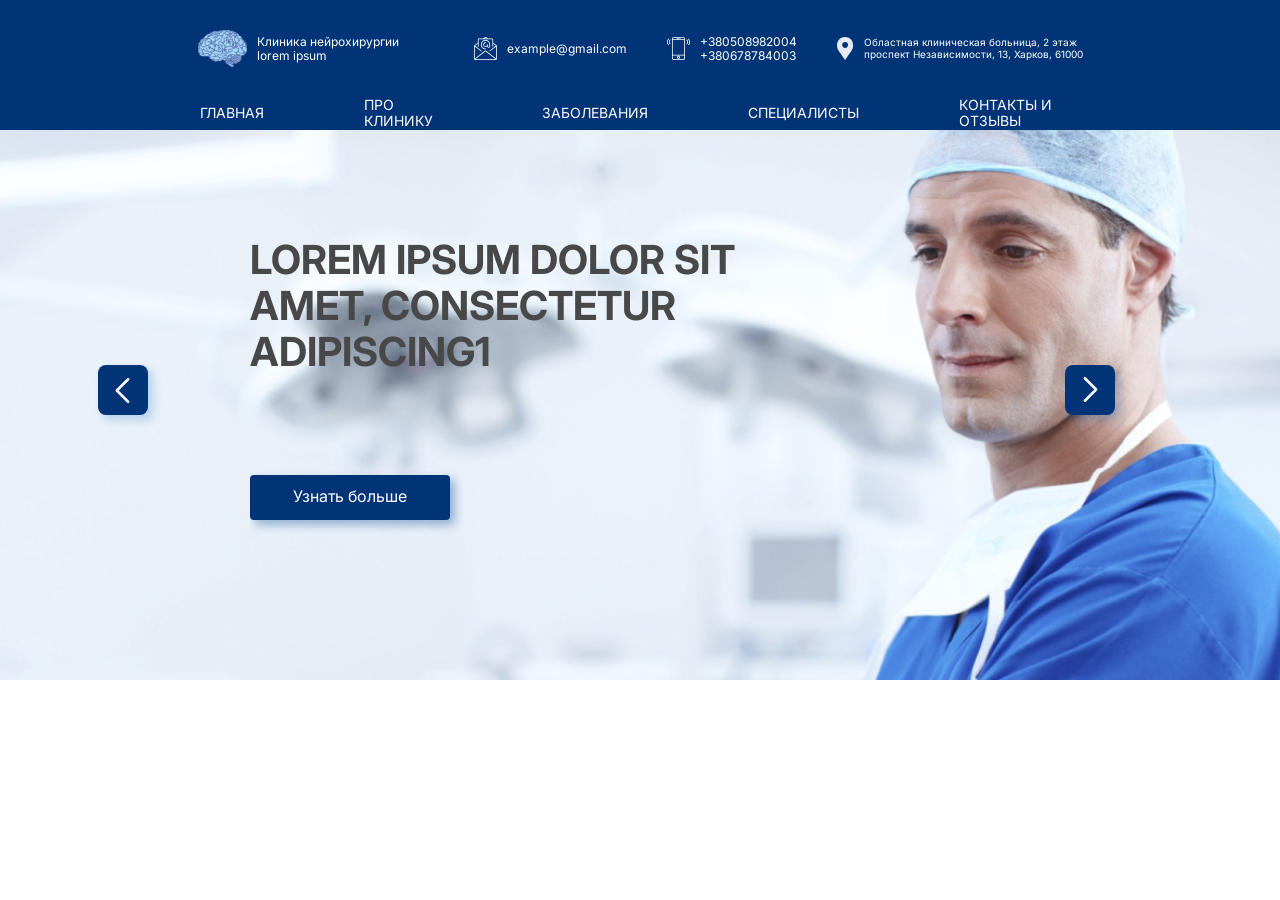
==== index.html @ 2217cdfa "Update index.html" ====
<!DOCTYPE html>
<html lang="ru-RU">
  <head>
    <meta charset="UTF-8" />
    <meta name="viewport" content="width=device-width, initial-scale=1.0" />
    <meta name="description" content="Neuro" />
    <meta name="author" content="Vitalii Kachaev" />
    <title>Neuro</title>
    <link rel="android-chrome" sizes="192x192" href="img/favicon/android-chrome-192x192.png">
    <link rel="android-chrome" sizes="512x512" href="img/favicon/android-chrome-512x512.png">
    <link rel="apple-touch-icon" sizes="512x512" href="img/favicon/apple-touch-icon.png">
    <link rel="favicon" sizes="16x16" href="img/favicon/favicon-16x16.png">
    <link rel="favicon" sizes="32x32" href="img/favicon/favicon-32x32.png">
    <link type href="img/favicon/favicon.ico" rel="icon" />
    <link href="css/modern-normalize.min.css" rel="stylesheet" />
    <link
      href="https://fonts.googleapis.com/css2?family=Inter:ital,opsz,wght@0,14..32,100..900;1,14..32,100..900&display=swap"
      rel="stylesheet"
    />
    <link
      href="https://cdn.jsdelivr.net/npm/swiper@11/swiper-bundle.min.css"
      rel="stylesheet"
    />
    <link href="css/style.css" rel="stylesheet" />
  </head>
  <body>
    <header class="header">
        <div class="wrapp">
          <div class="upper__header">
            <div class="upper__header-left">
              <img src="img/icons/brain.svg" alt="brain" />
              <span>Клиника нейрохирургии <br> lorem ipsum</span>
            </div>
            <div class="upper__header-right">
              <div class="header__contact-item">
                <img src="img/icons/mail.svg" alt="mail" />
                <a href="mailto:example@gmail.com">example@gmail.com</a>
              </div>
              <div class="header__contact-item">
                <img src="img/icons/phone.svg" alt="phone" />
                <div class="header__contact-tel">
                  <a href="tel:380508982004">+380508982004</a>
                  <a href="tel:380678784003">+380678784003</a>
                </div>
              </div>
              <div class="header__contact-item header__contact-item3">
                <img src="img/icons/mark.svg" alt="locate" />
                <address class="locate__text">
                  Областная клиническая больница, 2 этаж<br />
                  проспект Независимости, 13, Харков, 61000</address>
              </div>
            </div>
          </div>
          <div class="header__burger">
            <span></span>
          </div>
          <div class="lower__header">
            <ul class="nav">
              <li><a href="#">главная</a></li>
              <li><a href="#">про клинику</a></li>
              <li><a href="#">заболевания</a></li>
              <li><a href="#">специалисты</a></li>
              <li><a href="#">контакты и отзывы</a></li>
            </ul>
          </div>
        </div> 
    </header>
    <section class="promo">
        <div class="promo__msg-container">
          <div id="slider" class="slider">
            <div class="promo__msg-column">
              <h1>Lorem ipsum dolor sit amet, consectetur adipiscing1</h1>
              <a href="#">Узнать больше</a>
            </div>
            <div class="promo__msg-column">
              <h1>Lorem ipsum dolor sit amet, consectetur adipiscing2</h1>
              <a href="#">Узнать больше</a>
            </div>
            <div class="promo__msg-column">
              <h1>Lorem ipsum dolor sit amet, consectetur adipiscing2</h1>
              <a href="#">Узнать больше</a>
            </div>
            <div class="promo__msg-column">
              <h1>Lorem ipsum dolor sit amet, consectetur adipiscing2</h1>
              <a href="#">Узнать больше</a>
            </div>
          </div>
        </div>
        <div class="controller">
          <div id="line1" class="line1">
            <img src="img/slider/arrow__left.svg" alt="pointer" />
          </div>
          <div id="line2" class="line2">
            <img src="img/slider/arrow__right.svg" alt="pointer" />
          </div>
          <div id="active" class="active"></div>
        </div>
    </section>
    <!-- <section class="about">
        <div class="about__block">
          <div class="about__img">
            <img src="img/about/about.png" alt="picture clinic" />
          </div>
          <div class="about__text">
            <h2 class="about__title">Про Клинику</h2>
            <span
              >Это текст-"рыба", часто используемый в печати и вэб-дизайне.
              Lorem Ipsum является стандартной "рыбой" для текстов на латинице с
              начала XVI века. <br /><br />
              В то время некий безымянный печатник создал большую коллекцию
              размеров и форм шрифтов, используя Lorem Ipsum для распечатки
              образцов. Lorem Ipsum не только успешно пережил без заметных
              изменений пять веков.</span
            >
            <a href="#">Узнать больше</a>
            <img src="img/specialist/specialist__pulse.svg" alt />
          </div>
        </div>
    </section>
    <section class="specialist">
        <div class="specialist__block">
          <div class="specialist__header">
            <h2 class="specialist__title">наши специалисты</h2>
          </div>
            <img src="img/specialist/speacialist__team.png" alt="team" />
            <a href="#">Подробнее о каждом</a>
        </div>
    </section>
    <section class="diseases">
        <h2 class="diseases__title">заболевания</h2>
        <div class="diseases__block">
          <div class="diseases__block-item">
            <svg
              width="44"
              height="44"
              viewBox="0 0 44 44"
              fill="none"
              xmlns="http://www.w3.org/2000/svg"
            >
              <path
                d="M26.2969 7.13281C25.8225 7.13281 25.4375 7.51781 25.4375 7.99219C25.4375 8.46656 25.8225 8.85156 26.2969 8.85156C26.7713 8.85156 27.1562 8.46656 27.1562 7.99219C27.1562 7.51781 26.7713 7.13281 26.2969 7.13281Z"
                fill="url(#paint0_linear_58_8)"
                fill-opacity="0.6"
              ></path>
              <path
                d="M17.7031 7.13281C17.2287 7.13281 16.8438 7.51781 16.8438 7.99219C16.8438 8.46656 17.2287 8.85156 17.7031 8.85156C18.1775 8.85156 18.5625 8.46656 18.5625 7.99219C18.5625 7.51781 18.1775 7.13281 17.7031 7.13281Z"
                fill="url(#paint1_linear_58_8)"
                fill-opacity="0.6"
              ></path>
              <path
                d="M40.659 25.6852C41.3966 24.5781 41.7656 23.1969 41.7656 22C41.7656 20.1957 40.9641 18.5193 39.5887 17.3825C39.893 16.6551 40.0469 15.8986 40.0469 15.125C40.0469 12.7312 38.6499 10.5013 36.5729 9.46C36.888 6.8463 35.1849 4.45053 32.661 3.83943C31.6731 1.55581 29.4744 0 27.1562 0C24.9984 0 23.063 1.25864 22 3.09512C20.937 1.25864 19.0016 0 16.8438 0C14.5254 0 12.3267 1.55581 11.339 3.83952C8.8 4.45448 7.11288 6.8622 7.42715 9.46C5.35021 10.5012 3.95312 12.7312 3.95312 15.125C3.95312 15.8986 4.10695 16.6551 4.41134 17.3825C3.03591 18.5194 2.23438 20.1957 2.23438 22C2.23438 23.2031 2.60648 24.5826 3.34099 25.6851C2.62324 26.6983 2.23438 27.8991 2.23438 29.1328C2.23438 30.7326 2.88303 32.2566 4.03038 33.3883C3.44051 36.954 6.28418 40.5625 9.96875 40.5625C9.99539 40.5625 10.0216 40.5621 10.0473 40.5613C11.2689 42.6687 13.5364 44 15.9844 44C18.5357 44 20.8154 42.4686 22 40.2622C23.1846 42.4686 25.4643 44 28.0156 44C30.4636 44 32.7311 42.6687 33.9527 40.5613C33.9785 40.5621 34.0046 40.5625 34.0312 40.5625C37.2921 40.5625 40.0469 37.6896 40.0469 34.2891C40.0469 33.9995 40.0214 33.7018 39.9696 33.3883C41.117 32.2566 41.7656 30.7327 41.7656 29.1328C41.7656 27.8991 41.3768 26.6983 40.659 25.6852ZM21.1406 13.0093C20.6346 12.7158 20.0478 12.5469 19.4219 12.5469C18.9472 12.5469 18.5625 12.9316 18.5625 13.4062C18.5625 13.8809 18.9472 14.2656 19.4219 14.2656C20.3696 14.2656 21.1406 15.0367 21.1406 15.9844V32.327C19.8798 30.8969 18.0363 29.9922 15.9844 29.9922C15.5097 29.9922 15.125 30.3769 15.125 30.8516C15.125 31.3262 15.5097 31.7109 15.9844 31.7109C18.8275 31.7109 21.1406 34.024 21.1406 36.8672C21.1406 39.8019 18.7793 42.2812 15.9844 42.2812C13.9948 42.2812 12.1632 41.1047 11.3181 39.2837C11.1623 38.9482 10.8094 38.7503 10.4415 38.7917C10.3807 38.7986 10.3203 38.8067 10.2599 38.815C7.81413 39.1494 5.05983 36.3799 5.80542 33.2817C5.88199 32.9635 5.77113 32.6295 5.51959 32.4202C4.52409 31.5918 3.95312 30.3936 3.95312 29.1328C3.95312 28.3533 4.17355 27.5904 4.58373 26.9215C5.61447 27.7662 6.89657 28.2734 8.25 28.2734C8.72463 28.2734 9.10938 27.8887 9.10938 27.4141C9.10938 26.9394 8.72463 26.5547 8.25 26.5547C5.91774 26.5547 3.95312 24.426 3.95312 22C3.95312 20.5283 4.70327 19.1745 5.95994 18.3784C6.34709 18.1332 6.47367 17.6272 6.24757 17.2286C5.86558 16.5549 5.67188 15.8471 5.67188 15.125C5.67188 12.8055 7.56267 10.5703 9.96875 10.5703C12.2578 10.5703 14.2656 12.6987 14.2656 15.125C14.2656 15.5996 14.6504 15.9844 15.125 15.9844C15.5996 15.9844 15.9844 15.5996 15.9844 15.125C15.9844 11.7245 13.2296 8.85156 9.96875 8.85156C9.68103 8.85156 9.39486 8.87485 9.11152 8.91894C9.11109 8.89634 9.10938 8.87434 9.10938 8.85156C9.10938 6.9337 10.6663 5.41406 12.5469 5.41406C13.4649 5.41406 14.3284 5.77165 14.9782 6.42082C15.314 6.75623 15.858 6.75589 16.1935 6.42022C16.529 6.08437 16.5287 5.5403 16.1929 5.20489C15.4089 4.42174 14.4173 3.92227 13.3427 3.75676C14.1005 2.63175 15.3608 1.71875 16.8438 1.71875C19.1328 1.71875 21.1406 3.84708 21.1406 6.27344V13.0093ZM35.75 28.2734C37.1035 28.2734 38.3856 27.7661 39.4164 26.9217C39.8264 27.5906 40.0469 28.3534 40.0469 29.1328C40.0469 30.3936 39.4759 31.5918 38.4805 32.4202C38.2289 32.6295 38.1181 32.9636 38.1947 33.2817C38.2858 33.6601 38.3281 33.9802 38.3281 34.289C38.3281 36.9565 35.9154 39.1123 33.7402 38.815C33.6798 38.8067 33.6193 38.7985 33.5585 38.7917C33.1901 38.75 32.8377 38.9482 32.682 39.2837C31.8369 41.1047 30.0052 42.2812 28.0156 42.2812C25.2207 42.2812 22.8594 39.8019 22.8594 36.8672C22.8594 34.024 25.1725 31.7109 28.0156 31.7109C28.4902 31.7109 28.875 31.3262 28.875 30.8516C28.875 30.3769 28.4902 29.9922 28.0156 29.9922C25.9637 29.9922 24.1202 30.8969 22.8594 32.327V15.9844C22.8594 15.0367 23.6304 14.2656 24.5781 14.2656C25.0527 14.2656 25.4375 13.8809 25.4375 13.4062C25.4375 12.9316 25.0527 12.5469 24.5781 12.5469C23.9522 12.5469 23.3654 12.7158 22.8594 13.0093V6.27344C22.8594 3.84708 24.8672 1.71875 27.1562 1.71875C28.6392 1.71875 29.8994 2.63175 30.6573 3.75667C29.5827 3.92219 28.5911 4.42166 27.8071 5.2048C27.4712 5.54022 27.4709 6.08429 27.8063 6.42013C28.1417 6.75598 28.6859 6.75623 29.0216 6.42082C29.6717 5.77165 30.5351 5.41406 31.4531 5.41406C33.3431 5.41406 34.8906 6.94263 34.8906 8.85156C34.8906 8.87425 34.8889 8.89634 34.8885 8.91894C34.6051 8.87485 34.319 8.85156 34.0312 8.85156C30.7704 8.85156 28.0156 11.7245 28.0156 15.125C28.0156 15.5996 28.4005 15.9844 28.875 15.9844C29.3495 15.9844 29.7344 15.5996 29.7344 15.125C29.7344 12.6987 31.7422 10.5703 34.0312 10.5703C36.436 10.5703 38.3281 12.8044 38.3281 15.125C38.3281 15.8471 38.1344 16.5549 37.7524 17.2286C37.5264 17.6272 37.653 18.1332 38.0401 18.3784C39.2967 19.1745 40.0469 20.5283 40.0469 22C40.0469 24.4347 38.0754 26.5547 35.75 26.5547C35.2755 26.5547 34.8906 26.9394 34.8906 27.4141C34.8906 27.8887 35.2755 28.2734 35.75 28.2734Z"
                fill="url(#paint2_linear_58_8)"
                fill-opacity="0.6"
              ></path>
              <path
                d="M19.203 18.3952C18.8866 18.0415 18.3434 18.0112 17.9895 18.3276C15.2337 20.7927 10.8281 18.8226 10.8281 15.125C10.8281 14.6504 10.4434 14.2656 9.96875 14.2656C9.49412 14.2656 9.10938 14.6504 9.10938 15.125C9.10938 18.1083 11.2928 20.5902 14.1453 21.0596C13.8145 22.1018 12.8379 22.8594 11.6875 22.8594C11.2129 22.8594 10.8281 23.2441 10.8281 23.7188C10.8281 24.1934 11.2129 24.5781 11.6875 24.5781C13.7807 24.5781 15.528 23.0734 15.9072 21.0889C17.1023 20.9326 18.2272 20.4212 19.1354 19.6086C19.4892 19.2922 19.5194 18.7489 19.203 18.3952Z"
                fill="url(#paint3_linear_58_8)"
                fill-opacity="0.6"
              ></path>
              <path
                d="M9.96875 33.4297C9.49412 33.4297 9.10938 33.8144 9.10938 34.2891C9.10938 34.7637 9.49412 35.1484 9.96875 35.1484C12.2578 35.1484 14.2656 37.2769 14.2656 39.7031C14.2656 40.1778 14.6504 40.5625 15.125 40.5625C15.5996 40.5625 15.9844 40.1778 15.9844 39.7031C15.9844 36.3026 13.2296 33.4297 9.96875 33.4297Z"
                fill="url(#paint4_linear_58_8)"
                fill-opacity="0.6"
              ></path>
              <path
                d="M16.8436 26.5547C13.9315 26.5547 11.4313 28.1518 10.1147 30.4741C9.88068 30.887 10.0257 31.4115 10.4385 31.6455C10.8514 31.8795 11.3758 31.7346 11.6099 31.3217C12.6356 29.5122 14.5817 28.2734 16.8436 28.2734C17.3182 28.2734 17.703 27.8887 17.703 27.4141C17.703 26.9394 17.3182 26.5547 16.8436 26.5547Z"
                fill="url(#paint5_linear_58_8)"
                fill-opacity="0.6"
              ></path>
              <path
                d="M32.3125 22.8594C31.1622 22.8594 30.1856 22.1018 29.8547 21.0596C32.7072 20.5902 34.8906 18.1083 34.8906 15.125C34.8906 14.6504 34.5058 14.2656 34.0313 14.2656C33.5567 14.2656 33.1719 14.6504 33.1719 15.125C33.1719 17.4943 31.2443 19.4219 28.875 19.4219C27.8166 19.4219 26.7994 19.0333 26.0105 18.3276C25.6568 18.0112 25.1134 18.0414 24.797 18.3952C24.4805 18.7489 24.5109 19.2922 24.8646 19.6086C25.7728 20.4212 26.8978 20.9326 28.0928 21.0889C28.472 23.0734 30.2193 24.5781 32.3125 24.5781C32.7871 24.5781 33.1719 24.1934 33.1719 23.7188C33.1719 23.2441 32.7871 22.8594 32.3125 22.8594Z"
                fill="url(#paint6_linear_58_8)"
                fill-opacity="0.6"
              ></path>
              <path
                d="M34.0312 33.4297C30.7704 33.4297 28.0156 36.3026 28.0156 39.7031C28.0156 40.1778 28.4005 40.5625 28.875 40.5625C29.3495 40.5625 29.7344 40.1778 29.7344 39.7031C29.7344 37.2769 31.7422 35.1484 34.0312 35.1484C34.5058 35.1484 34.8906 34.7637 34.8906 34.2891C34.8906 33.8144 34.5058 33.4297 34.0312 33.4297Z"
                fill="url(#paint7_linear_58_8)"
                fill-opacity="0.6"
              ></path>
              <path
                d="M33.8852 30.4742C32.5719 28.1574 30.075 26.5547 27.1562 26.5547C26.6817 26.5547 26.2969 26.9394 26.2969 27.4141C26.2969 27.8887 26.6817 28.2734 27.1562 28.2734C29.4165 28.2734 31.3641 29.5119 32.3898 31.3217C32.6241 31.7352 33.1489 31.8794 33.5612 31.6456C33.9741 31.4116 34.1191 30.8871 33.8852 30.4742Z"
                fill="url(#paint8_linear_58_8)"
                fill-opacity="0.6"
              ></path>
              <defs>
                <linearGradient
                  id="paint0_linear_58_8"
                  x1="26.2969"
                  y1="7.13281"
                  x2="26.2969"
                  y2="8.85156"
                  gradientUnits="userSpaceOnUse"
                >
                  <stop stop-color="#1A76DC"></stop>
                  <stop offset="1" stop-color="#000FA8"></stop>
                </linearGradient>
                <linearGradient
                  id="paint1_linear_58_8"
                  x1="17.7031"
                  y1="7.13281"
                  x2="17.7031"
                  y2="8.85156"
                  gradientUnits="userSpaceOnUse"
                >
                  <stop stop-color="#1A76DC"></stop>
                  <stop offset="1" stop-color="#000FA8"></stop>
                </linearGradient>
                <linearGradient
                  id="paint2_linear_58_8"
                  x1="22"
                  y1="0"
                  x2="22"
                  y2="44"
                  gradientUnits="userSpaceOnUse"
                >
                  <stop stop-color="#1A76DC"></stop>
                  <stop offset="1" stop-color="#000FA8"></stop>
                </linearGradient>
                <linearGradient
                  id="paint3_linear_58_8"
                  x1="14.2656"
                  y1="14.2656"
                  x2="14.2656"
                  y2="24.5781"
                  gradientUnits="userSpaceOnUse"
                >
                  <stop stop-color="#1A76DC"></stop>
                  <stop offset="1" stop-color="#000FA8"></stop>
                </linearGradient>
                <linearGradient
                  id="paint4_linear_58_8"
                  x1="12.5469"
                  y1="33.4297"
                  x2="12.5469"
                  y2="40.5625"
                  gradientUnits="userSpaceOnUse"
                >
                  <stop stop-color="#1A76DC"></stop>
                  <stop offset="1" stop-color="#000FA8"></stop>
                </linearGradient>
                <linearGradient
                  id="paint5_linear_58_8"
                  x1="13.8529"
                  y1="26.5547"
                  x2="13.8529"
                  y2="31.7574"
                  gradientUnits="userSpaceOnUse"
                >
                  <stop stop-color="#1A76DC"></stop>
                  <stop offset="1" stop-color="#000FA8"></stop>
                </linearGradient>
                <linearGradient
                  id="paint6_linear_58_8"
                  x1="29.7344"
                  y1="14.2656"
                  x2="29.7344"
                  y2="24.5781"
                  gradientUnits="userSpaceOnUse"
                >
                  <stop stop-color="#1A76DC"></stop>
                  <stop offset="1" stop-color="#000FA8"></stop>
                </linearGradient>
                <linearGradient
                  id="paint7_linear_58_8"
                  x1="31.4531"
                  y1="33.4297"
                  x2="31.4531"
                  y2="40.5625"
                  gradientUnits="userSpaceOnUse"
                >
                  <stop stop-color="#1A76DC"></stop>
                  <stop offset="1" stop-color="#000FA8"></stop>
                </linearGradient>
                <linearGradient
                  id="paint8_linear_58_8"
                  x1="30.1469"
                  y1="26.5547"
                  x2="30.1469"
                  y2="31.7575"
                  gradientUnits="userSpaceOnUse"
                >
                  <stop stop-color="#1A76DC"></stop>
                  <stop offset="1" stop-color="#000FA8"></stop>
                </linearGradient>
              </defs>
            </svg>
            <h4 class="diseases__subtitle">Головной мозг</h4>
            <span class="diseases__text"
              >Этот орган контролирует все ваши действия, мысли и ощущения</span
            >
            <a href="#">Подробнее</a>
          </div>
          <div class="diseases__block-item">
            <svg
              width="47"
              height="44"
              viewBox="0 0 47 44"
              fill="none"
              xmlns="http://www.w3.org/2000/svg"
            >
              <path
                d="M44.3154 16.3894C43.3756 15.6872 42.2344 15.3067 41.0613 15.3045H39.7778L33.4543 10.3863C33.339 10.2956 33.2887 10.1452 33.3261 10.0033C33.3636 9.86153 33.4818 9.75558 33.6268 9.73379L36.5525 9.31579C37.8237 9.13421 38.8459 8.17774 39.1115 6.92139C39.377 5.66504 38.8293 4.37674 37.7404 3.69626L34.4292 1.62662C33.312 0.926539 31.9689 0.681406 30.6765 0.941519L30.159 1.0452C28.9122 1.29397 27.801 1.99414 27.0385 3.01153L26.2407 4.07604C26.1427 4.20614 25.9897 4.28322 25.8267 4.2844C25.7481 4.27242 25.6842 4.2637 25.6405 4.25871L24.4169 3.95302C24.1817 3.89455 24.0167 3.68319 24.0171 3.44087C24.0168 2.29356 23.0868 1.3636 21.9396 1.36333H21.9327L15.6516 1.38376C14.8643 1.37749 14.0781 1.32384 13.2972 1.22297L4.75095 0.0226347C3.52375 -0.148867 2.37762 0.671782 2.14456 1.88873L0.133563 12.4355C0.0168984 13.0543 0.155353 13.6941 0.517514 14.2093L1.29776 15.2347L1.00024 15.5322C0.357724 16.1718 -0.002349 17.0417 1.15334e-05 17.9483V18.8584C0.00727472 19.6411 0.282096 20.3979 0.778807 21.0028L0.805771 22.7499L1.48143 30.0914C1.51475 30.4568 1.44548 30.8244 1.28133 31.1525C0.827833 32.0595 0.851711 33.132 1.34515 34.0178C1.8386 34.9037 2.73796 35.4885 3.74782 35.5804L10.7765 36.2193C10.8364 36.2245 10.8967 36.2228 10.9562 36.2144L19.8331 34.946C21.3414 34.7244 22.4612 33.4335 22.4676 31.909V31.8009C22.4678 31.5994 22.4478 31.3984 22.4082 31.201C22.397 31.142 22.3896 31.0824 22.3862 31.0224C22.362 30.5829 22.5224 30.1532 22.8288 29.8372C23.3867 29.2552 24.2539 29.0942 24.9836 29.437L26.0364 29.962C26.2354 30.0472 26.2686 30.0672 26.3965 30.318L27.7334 34.5204C27.7458 34.5586 27.761 34.596 27.7788 34.632C27.8522 34.7791 27.8907 34.9412 27.8907 35.1056V37.9034C27.8916 38.4956 28.0931 39.0698 28.4624 39.5327L30.6088 42.216C31.1025 42.8365 31.8529 43.1971 32.646 43.195H33.3291C34.0214 43.197 34.6856 42.9218 35.1737 42.4309C35.5173 42.0873 36.0505 42.0217 36.4671 42.2716L38.6778 43.5979C39.0832 43.8412 39.5472 43.9697 40.02 43.9697H41.2277C42.391 43.9662 43.4125 43.1956 43.7354 42.0779L44.8343 38.2323C44.9009 37.999 44.9348 37.7576 44.9349 37.515V35.4515C44.9384 34.1751 44.0148 33.0849 42.7552 32.8787L40.6546 32.5284C40.0794 32.4331 39.5274 32.2299 39.0276 31.9296L37.7569 31.1669C36.805 30.5954 36.0889 29.7023 35.738 28.649C35.5679 28.136 35.1467 27.746 34.622 27.6159L33.0789 27.2304C32.7616 27.1507 32.5391 26.8654 32.5391 26.5382C32.5391 26.211 32.7616 25.9256 33.0789 25.8459L34.7189 25.4361L38.6489 28.0563C38.8207 28.1708 38.9596 28.3282 39.0517 28.5129C39.5124 29.4417 40.461 30.028 41.4978 30.0246H42.2756C43.2355 30.022 44.1245 29.5186 44.6206 28.6968L45.7116 26.8787C46.2175 26.0359 46.4846 25.0715 46.4844 24.0885V20.7277C46.4804 19.0217 45.6777 17.4161 44.3154 16.3894ZM1.54952 18.8584V17.9483C1.55097 17.4534 1.74735 16.9791 2.09617 16.628L2.64508 16.0791H19.8225L20.0991 16.3556C20.6217 16.8814 20.916 17.592 20.9181 18.3333V18.6659C20.9175 19.3912 20.362 19.9955 19.6392 20.0568L13.5986 20.56C12.281 20.6692 10.9566 20.6736 9.63826 20.5729L1.92376 19.9794C1.68198 19.6555 1.55079 19.2625 1.54952 18.8584ZM34.0886 23.9964L32.703 24.3425C31.6958 24.5948 30.9895 25.5 30.9896 26.5383C30.9897 27.5765 31.6961 28.4816 32.7033 28.7337L34.2687 29.1411C34.7368 30.5445 35.6911 31.7342 36.9596 32.4954L38.2303 33.2581C38.8967 33.6586 39.633 33.9296 40.4001 34.0567L42.5008 34.4069C43.0121 34.4908 43.3869 34.9332 43.3857 35.4514V37.5149C43.3857 37.6134 43.372 37.7112 43.3448 37.8058L42.2459 41.6523C42.1147 42.1059 41.7001 42.4187 41.2279 42.4202H40.02C39.8281 42.4202 39.6398 42.368 39.4753 42.2693L37.2645 40.9431C36.2385 40.326 34.9239 40.4879 34.0782 41.3354C33.88 41.5347 33.6102 41.6464 33.3291 41.6456H32.646C32.3241 41.6464 32.0195 41.5002 31.819 41.2484L29.6726 38.5656C29.5226 38.3774 29.4407 38.1441 29.4403 37.9035V35.1057C29.4399 34.723 29.3557 34.3451 29.1937 33.9984L27.8545 29.7895C27.8421 29.7511 27.8267 29.7137 27.8088 29.6776C27.6016 29.1681 27.1974 28.7639 26.6879 28.5567L25.6767 28.0509C25.2111 27.8236 24.6981 27.7101 24.1802 27.72L24.1692 27.7154L21.9944 27.2804C20.7243 27.0288 19.4066 27.2052 18.2474 27.782C17.8657 27.9739 17.7115 28.4386 17.9025 28.8207C18.0935 29.2029 18.5578 29.3582 18.9404 29.1681C19.7888 28.7467 20.7526 28.6169 21.6824 28.7988C21.0936 29.4226 20.7887 30.2619 20.8398 31.1182C20.8475 31.2478 20.8639 31.3768 20.8887 31.5044C20.9083 31.6021 20.9182 31.7014 20.9182 31.801V31.9092C20.9149 32.6638 20.3607 33.3027 19.6142 33.4125L10.8264 34.668L3.88781 34.0371C3.38793 33.9916 2.94278 33.7019 2.69865 33.2633C2.45452 32.8246 2.44298 32.2937 2.66778 31.8448C2.96067 31.2586 3.08414 30.6022 3.02413 29.9496L2.35192 22.6679L2.3364 21.5653L9.51942 22.1179C10.1901 22.1694 10.8647 22.1951 11.5388 22.1951C11.5556 22.1951 11.5724 22.1941 11.5893 22.1941C11.6321 22.194 11.6744 22.1917 11.7173 22.1914C12.3893 22.1869 13.061 22.1599 13.7273 22.1044L19.7678 21.6012L19.7693 21.6009L19.98 21.5834C20.3891 21.5475 20.793 21.6954 21.082 21.9871L21.3729 22.278C21.8163 22.7074 22.3979 22.9652 23.0137 23.0055C23.0875 23.0329 23.1651 23.0486 23.2438 23.0519C24.4747 23.0798 25.6546 23.5491 26.5683 24.3744C26.8716 24.6723 27.3583 24.67 27.6589 24.3695C27.9595 24.0689 27.9616 23.5822 27.6638 23.2789C27.0272 22.6851 26.2766 22.2269 25.4574 21.9324L25.6331 21.7567C26.0881 21.304 26.3431 20.688 26.3412 20.0461C26.3418 19.567 26.73 19.1788 27.209 19.1783H29.9074C31.2671 19.1822 32.5263 19.8952 33.2292 21.0592L33.5368 21.5718C33.8979 22.174 34.0886 22.8629 34.0887 23.565V23.9964H34.0886ZM21.9545 12.5459C21.8222 12.2386 21.8555 11.885 22.0431 11.6078C22.1618 11.4395 22.2678 11.4201 22.3362 11.4217L25.3784 12.1824C25.4086 12.1899 25.5142 12.21 25.5448 12.2138C26.0796 12.3542 26.5137 12.7439 26.7107 13.2605L27.0652 14.126C27.0801 14.1623 27.0976 14.1975 27.1178 14.2312C27.6235 15.0739 27.8907 16.0382 27.8907 17.021V17.6286H27.209C25.8742 17.6305 24.7928 18.7125 24.7917 20.0474C24.7922 20.2777 24.7007 20.4986 24.5375 20.661L24.0162 21.1823C23.5826 21.5947 22.9018 21.5947 22.4682 21.1823L22.1773 20.8914C22.0512 20.7701 21.9144 20.6604 21.7686 20.5636C21.9209 20.3862 22.0512 20.191 22.1569 19.9824C22.3606 19.5734 22.4669 19.1228 22.4675 18.666V18.3334C22.4689 17.2025 22.0261 16.1163 21.2345 15.3087L21.5584 14.9848C22.2025 14.3422 22.3621 13.3592 21.9545 12.5459ZM44.9349 24.0884C44.9351 24.7905 44.7442 25.4793 44.383 26.0812L43.292 27.8997C43.0769 28.2558 42.6916 28.4739 42.2755 28.4751H41.4977C41.0483 28.4764 40.6372 28.2224 40.4374 27.8199C40.2245 27.3941 39.9042 27.0313 39.5083 26.7671L35.638 24.1867V23.5648C35.638 22.5817 35.3709 21.6172 34.8652 20.7742L34.5576 20.2616C33.5736 18.6322 31.8108 17.6341 29.9073 17.6287H29.4401V17.0211C29.44 15.778 29.1075 14.5575 28.4773 13.486L28.1444 12.6734C27.7576 11.6924 26.9204 10.959 25.897 10.7048C25.8319 10.6896 25.771 10.6779 25.7151 10.6692L22.6554 9.90429L21.2372 9.54985C19.9732 9.2339 18.6379 9.38035 17.4724 9.96294C17.2241 10.0863 17.0607 10.333 17.0439 10.6097C17.0271 10.8865 17.1594 11.1511 17.3909 11.3037C17.6224 11.4563 17.9178 11.4736 18.1654 11.349C18.9192 10.9776 19.7727 10.8594 20.599 11.0121C20.2445 11.7097 20.2332 12.532 20.5684 13.239C20.677 13.4558 20.6345 13.7179 20.4628 13.8893L19.8223 14.5298H2.70782L1.77568 13.306C1.6611 13.1358 1.61807 12.9274 1.65575 12.7258L3.66674 2.17898C3.74346 1.77288 4.12605 1.49888 4.53533 1.55707L13.0809 2.75741C13.9345 2.87471 14.7951 2.93345 15.6567 2.93336L21.9375 2.91293C22.078 2.91148 22.2131 2.96695 22.312 3.06691C22.4118 3.16578 22.4679 3.30051 22.4674 3.44105C22.4663 4.3948 23.1156 5.22635 24.0411 5.45659L25.314 5.77472C25.4287 5.80232 25.5455 5.8202 25.6631 5.8281C26.1972 5.9188 27.5227 6.22948 27.9723 7.12903C28.1642 7.51071 28.6289 7.66496 29.011 7.47394C29.3931 7.28292 29.5485 6.81862 29.3584 6.43603C28.9714 5.72115 28.3568 5.15589 27.612 4.83023L28.278 3.94158C28.8118 3.22906 29.5899 2.7387 30.463 2.56457L30.9805 2.46089C31.8854 2.27913 32.8255 2.4509 33.6078 2.94089L36.9193 5.01054C37.4563 5.34628 37.7263 5.98181 37.5952 6.60145C37.4641 7.22109 36.9599 7.69274 36.3329 7.78235L33.4072 8.20035C32.465 8.33944 31.7665 9.14702 31.7643 10.0994C31.7625 10.6904 32.0355 11.2486 32.503 11.61L39.0361 16.6912C39.1721 16.7969 39.3394 16.8542 39.5116 16.8543H41.0611C43.2003 16.8547 44.9344 18.5887 44.9348 20.728V24.0884H44.9349Z"
                fill="url(#paint0_linear_58_109)"
                fill-opacity="0.6"
              ></path>
              <defs>
                <linearGradient
                  id="paint0_linear_58_109"
                  x1="23.2422"
                  y1="0"
                  x2="23.2422"
                  y2="43.9697"
                  gradientUnits="userSpaceOnUse"
                >
                  <stop stop-color="#1A76DC"></stop>
                  <stop offset="1" stop-color="#000FA8"></stop>
                </linearGradient>
              </defs>
            </svg>
            <h4 class="diseases__subtitle">Спинной мозг</h4>
            <span class="diseases__text"
              >Этот орган отвечает за действие ваших рук и ног, внутренних
              органов и многое другое</span
            >
            <a href="#">Подробнее</a>
          </div>
          <div class="diseases__block-item">
            <svg
              width="29"
              height="45"
              viewBox="0 0 29 45"
              fill="none"
              xmlns="http://www.w3.org/2000/svg"
            >
              <g opacity="0.6">
                <path
                  d="M25.3366 0H23.7219C22.1104 0 20.7995 1.31095 20.7995 2.92242V14.887C20.2231 15.6058 18.3107 17.8763 17.2228 18.6198C16.2883 19.2584 15.3606 19.5823 14.4653 19.5823C13.8944 19.5823 13.3227 19.45 12.7661 19.1893C12.1955 18.9221 11.6131 18.6137 11.0315 18.2708C11.3028 16.9016 11.2847 14.8164 9.91182 12.2422C9.63891 11.7305 9.10881 11.4127 8.52849 11.4127C8.2732 11.4127 8.01873 11.4764 7.79223 11.5971C7.03009 12.0037 6.74074 12.9546 7.14724 13.7166C7.60087 14.5671 7.88332 15.3865 7.99121 16.1624C6.17513 14.7131 5.04944 13.4645 5.03746 13.4511C4.74048 13.1176 4.31391 12.9264 3.86718 12.9264C3.48284 12.9264 3.11294 13.0673 2.82568 13.3231C2.51318 13.6015 2.32782 13.9848 2.30366 14.4026C2.27942 14.8203 2.41946 15.2225 2.69763 15.5348C2.73732 15.5794 2.99842 15.8704 3.4506 16.3197C3.05736 16.2545 2.71534 16.145 2.4714 16.0011C2.13275 15.8013 1.8039 15.6999 1.49403 15.6999C1.03494 15.6999 0.626717 15.9206 0.313669 16.338C0.0625579 16.6728 -0.0431538 17.0853 0.0160593 17.4996C0.0751816 17.9138 0.292235 18.2802 0.626989 18.5312C1.50411 19.189 2.73759 19.5226 4.29339 19.5226C5.34842 19.5226 6.30191 19.3679 6.86198 19.2536C7.48099 19.7146 8.10963 20.1464 8.73827 20.5429C7.57835 21.2745 6.16087 22.3836 5.11965 23.898C4.88252 24.2429 4.79397 24.6593 4.87008 25.0708C4.94628 25.4823 5.17822 25.8394 5.52297 26.0766C5.78543 26.2569 6.09185 26.3523 6.40917 26.3523C6.40926 26.3523 6.40944 26.3523 6.40944 26.3523C6.9261 26.3523 7.40907 26.0983 7.70141 25.6731C8.96178 23.8399 11.0993 22.7381 12.0968 22.2994C12.8747 22.5801 13.6725 22.7222 14.4705 22.7222C14.7103 22.7222 14.9527 22.7091 15.1952 22.6833C15.1455 24.0883 14.7314 26.3276 12.867 28.2187C10.7304 28.0071 8.89021 27.5593 8.3276 27.3947C7.9359 27.2449 7.62639 27.1751 7.35449 27.1751C6.8035 27.1751 6.45766 27.4731 6.21799 27.7328C5.93174 28.0428 5.79787 28.4282 5.8411 28.8177C5.88142 29.1816 6.06678 29.5254 6.37711 29.8118C6.8153 30.2163 7.51024 30.5609 9.35393 30.898C9.15867 31.3138 9.14841 31.8088 9.35701 32.2439C9.61612 32.7844 10.1709 33.1336 10.7705 33.1336C11.0058 33.1336 11.2334 33.0818 11.4468 32.9794C12.3019 32.5696 13.0896 32.0932 13.7983 31.5579C13.7001 32.4786 13.4159 33.469 12.7146 34.0725C12.3974 34.3454 12.2054 34.7256 12.1742 35.1429C12.1429 35.5602 12.276 35.9647 12.549 36.2819C12.8469 36.628 13.2799 36.8266 13.7369 36.8266C14.1113 36.8266 14.474 36.692 14.7582 36.4476C17.5319 34.0609 17.0272 29.7623 16.7502 28.2752C17.3001 27.3436 17.7117 26.3323 17.9744 25.2668C18.3308 23.8216 18.358 22.5309 18.3046 21.6361C18.5612 21.4894 18.8136 21.33 19.0574 21.1607C19.8374 20.619 20.4033 20.0978 20.7996 19.6713V42.0579C20.7996 43.6694 22.1105 44.9803 23.722 44.9803H25.3366C26.9481 44.9803 28.2591 43.6694 28.2591 42.0579V2.92242C28.259 1.31095 26.948 0 25.3366 0ZM21.5714 2.92242C21.5714 1.73661 22.5361 0.77195 23.7219 0.77195H25.3366C26.5224 0.77195 27.487 1.73661 27.487 2.92242V2.9602C27.487 4.14601 26.5224 5.11067 25.3366 5.11067H23.7219C22.5361 5.11067 21.5714 4.14601 21.5714 2.9602V2.92242ZM27.487 42.0578C27.487 43.2436 26.5224 44.2083 25.3366 44.2083H23.7219C22.5361 44.2083 21.5714 43.2436 21.5714 42.0578V18.5633C21.5714 18.3947 21.4619 18.2456 21.3011 18.195C21.2629 18.183 21.224 18.1772 21.1855 18.1772C21.0616 18.1772 20.9423 18.2371 20.8687 18.3426C20.8647 18.3483 20.8577 18.359 20.8476 18.3745C20.6376 18.7016 19.9997 19.566 18.6169 20.5265C18.3277 20.7274 18.0256 20.9129 17.719 21.078C17.584 21.1507 17.5049 21.2965 17.5173 21.4494C17.5859 22.287 17.5909 23.5971 17.2247 25.0818C16.9686 26.1201 16.561 27.1028 16.0133 28.0026C15.9629 28.0853 15.9455 28.1841 15.9645 28.2791C16.2093 29.5022 16.8094 33.6639 14.2545 35.8623C14.1104 35.9863 13.9265 36.0546 13.7367 36.0546C13.5047 36.0546 13.285 35.9539 13.1338 35.7782C12.9954 35.6173 12.9279 35.4122 12.9437 35.2005C12.9596 34.9888 13.0569 34.796 13.2179 34.6575C14.365 33.6704 14.6105 31.9667 14.6145 30.7112C14.615 30.5595 14.5265 30.4215 14.3884 30.3587C14.2504 30.2958 14.0882 30.3198 13.974 30.4199C13.1536 31.1395 12.191 31.7665 11.1128 32.2832C11.0044 32.3352 10.8891 32.3616 10.7702 32.3616C10.4659 32.3616 10.1843 32.1844 10.0529 31.9101C9.8903 31.571 9.98938 31.1603 10.2886 30.9338C10.4119 30.8404 10.4675 30.6825 10.43 30.5325C10.3925 30.3825 10.2692 30.2693 10.1164 30.2449C7.84445 29.882 7.21581 29.5354 6.9004 29.2444C6.73111 29.0882 6.62731 28.9063 6.60806 28.7325C6.58935 28.5639 6.64883 28.4036 6.78488 28.2563C7.02373 27.9974 7.17449 27.9469 7.35421 27.9469C7.52913 27.9469 7.76153 28.0036 8.06468 28.1205C8.07431 28.1242 8.08412 28.1276 8.0941 28.1305C8.81556 28.3437 10.7641 28.8008 12.9748 29.0042C13.0875 29.0148 13.1984 28.9753 13.2792 28.8966C15.6742 26.5684 15.9939 23.7225 15.9713 22.2332C15.9695 22.1204 15.9185 22.0139 15.8317 21.9419C15.7449 21.8699 15.6311 21.8396 15.5195 21.8587C14.4073 22.0511 13.2986 21.9364 12.2244 21.523C12.131 21.4871 12.0272 21.4889 11.9351 21.528C10.9499 21.9459 8.50306 23.1438 7.06496 25.2356C6.91665 25.4513 6.67145 25.5801 6.40898 25.5801C6.24842 25.5802 6.09312 25.5318 5.95989 25.4402C5.78498 25.32 5.66737 25.1388 5.62868 24.9301C5.59008 24.7214 5.63495 24.51 5.75519 24.3352C6.88614 22.6903 8.50978 21.5487 9.6727 20.8807C9.79149 20.8125 9.86523 20.6863 9.86641 20.5494C9.86759 20.4124 9.79603 20.285 9.67851 20.2147C8.84499 19.7163 8.00601 19.15 7.18511 18.5313C7.0952 18.4635 6.98005 18.4385 6.87007 18.4626C6.38019 18.5701 5.3941 18.7505 4.29284 18.7505C2.90787 18.7505 1.83005 18.4689 1.08961 17.9136C0.919785 17.7863 0.809715 17.6004 0.779745 17.3902C0.749684 17.1801 0.803357 16.9708 0.930683 16.801C1.09688 16.5794 1.28097 16.4717 1.49348 16.4717C1.66349 16.4717 1.86029 16.537 2.07853 16.6658C2.64596 17.0004 3.53706 17.1832 4.49001 17.1577C4.64694 17.1536 4.78571 17.0548 4.84102 16.9079C4.89633 16.7609 4.85718 16.5952 4.74203 16.4886C3.8304 15.6449 3.29612 15.0465 3.27369 15.0212C3.13247 14.8628 3.06145 14.6588 3.07371 14.4468C3.08597 14.2349 3.18005 14.0404 3.33853 13.8993C3.48429 13.7695 3.67183 13.698 3.86664 13.698C4.09341 13.698 4.30983 13.795 4.46086 13.9647C4.47511 13.9806 5.91648 15.5842 8.19337 17.2954C8.30898 17.3823 8.46355 17.3973 8.5936 17.3342C8.72374 17.2711 8.80766 17.1406 8.81111 16.9959C8.83781 15.8522 8.50705 14.6265 7.82783 13.353C7.62158 12.9664 7.76843 12.4842 8.15495 12.2779C8.27165 12.2157 8.39716 12.1842 8.52794 12.1842C8.82264 12.1842 9.09174 12.3455 9.23014 12.605C10.5858 15.1469 10.5163 17.1421 10.2192 18.3681C10.1796 18.5316 10.2505 18.702 10.3943 18.7892C11.0776 19.2033 11.7653 19.5729 12.4382 19.8881C13.0981 20.1971 13.7798 20.3539 14.4648 20.3539C15.5184 20.3539 16.5926 19.9848 17.6578 19.2568C19.0695 18.292 21.4817 15.2703 21.5005 15.2436C21.5464 15.1785 21.5709 15.1009 21.5709 15.0213V4.93648C22.1054 5.51762 22.8714 5.88253 23.7214 5.88253H25.3267V28.6002C25.3267 28.8133 25.4995 28.9862 25.7126 28.9862C25.9258 28.9862 26.0986 28.8133 26.0986 28.6002V5.80497C26.0986 5.79698 26.0967 5.78953 26.0962 5.78163C26.6377 5.6356 27.1174 5.33781 27.4865 4.93648V42.0578H27.487Z"
                  fill="url(#paint0_linear_58_109)"
                ></path>
                <path
                  d="M25.7131 30.5432C25.5 30.5432 25.3271 30.7161 25.3271 30.9292V36.2284C25.3271 36.4416 25.5 36.6144 25.7131 36.6144C25.9263 36.6144 26.0991 36.4416 26.0991 36.2284V30.9292C26.0991 30.7161 25.9263 30.5432 25.7131 30.5432Z"
                  fill="white"
                ></path>
              </g>
            </svg>
            <h4 class="diseases__subtitle">Головной мозг</h4>
            <span class="diseases__text"
              >Этот орган контролирует все ваши действия, мысли и ощущения</span
            >
            <a href="#">Подробнее</a>
          </div>
        </div>
    </section>
    <section class="news">
      <div class="swiper">
        <h2 class="news__title">Новости</h2>
        <div class="news__block">
          <div class="card__wrapper">
            <ul class="card__list swiper-wrapper">
              <li class="card__item swiper-slide">
                <a class="card__link" href="#">
                  <time datetime="21.12.2018">21.12.2018</time>
                  <img class="card__image" src="img/news/1.jpg" alt="news picture" />
                  <h2 class="card__title">
                    При оценке дизайна читаемый текст мешает сосредоточиться
                  </h2>
                  <span class="card__subtitle"
                    >Lorem Ipsum используют потому, что тот обеспечивает более
                    или менее стандартное заполнение шаблона, а также реальное
                    распределение букв.</span
                  >
                  <svg
                    width="20"
                    height="22"
                    viewBox="0 0 20 22"
                    fill="none"
                    xmlns="http://www.w3.org/2000/svg"
                  >
                    <g clip-path="url(#clip0_74_50)">
                      <path
                        d="M12.1486 9.50549C10.2531 9.50549 8.71106 11.1246 8.71106 13.1149C8.71106 15.1051 10.2531 16.7242 12.1486 16.7242C14.044 16.7242 15.5861 15.1051 15.5861 13.1149C15.5861 11.1246 14.044 9.50549 12.1486 9.50549ZM12.1486 15.9039C10.6839 15.9039 9.49231 14.6528 9.49231 13.1149C9.49231 11.5769 10.6839 10.3258 12.1486 10.3258C13.6133 10.3258 14.8048 11.5769 14.8048 13.1149C14.8048 14.6528 13.6133 15.9039 12.1486 15.9039Z"
                        fill="url(#paint0_linear_74_50)"
                        fill-opacity="0.6"
                      ></path>
                      <path
                        d="M19.651 19.0258L16.5509 15.7705C16.9806 14.9881 17.2267 14.0811 17.2267 13.1149C17.2267 11.6888 16.6907 10.3918 15.8192 9.43404V4.82923C15.8189 4.82923 15.8186 4.82923 15.8183 4.82923C15.8183 4.72253 15.7796 4.61774 15.705 4.53924L11.8773 0.520187C11.8025 0.441681 11.7026 0.401146 11.601 0.401146C11.601 0.400665 11.601 0.400505 11.6011 0.400024H1.21094C0.564728 0.400024 0.0390625 0.951973 0.0390625 1.63049V20.1696C0.0390625 20.8481 0.564728 21.4 1.21094 21.4H14.6475C15.2936 21.4 15.8194 20.8481 15.8194 20.1696V18.9362L17.7779 20.9928C18.036 21.2638 18.3752 21.3994 18.7146 21.3994C19.0538 21.3994 19.393 21.2638 19.6512 20.9928C20.1675 20.4504 20.1675 19.5681 19.651 19.0258ZM12.1486 17.6266C9.77936 17.6266 7.85172 15.6026 7.85172 13.1149C7.85172 10.6272 9.77936 8.60315 12.1486 8.60315C14.5178 8.60315 16.4455 10.6272 16.4455 13.1149C16.4455 15.6026 14.5178 17.6266 12.1486 17.6266ZM11.9917 1.80048L14.4856 4.41924H12.3824C12.1669 4.41924 11.9917 4.23515 11.9917 4.00908V1.80048ZM15.0381 20.1696C15.0381 20.3958 14.8628 20.5797 14.6475 20.5797H1.21094C0.995483 20.5797 0.820312 20.3958 0.820312 20.1696V1.63049C0.820312 1.40427 0.995483 1.22034 1.21094 1.22034H11.2105V4.00892C11.2105 4.68744 11.7361 5.23939 12.3824 5.23939H15.038V8.73277C14.2174 8.13419 13.2214 7.78284 12.1486 7.78284C9.34845 7.78284 7.07047 10.1747 7.07047 13.1149C7.07047 13.6889 7.15775 14.2422 7.31842 14.7608H2.54501C2.32941 14.7608 2.15439 14.9444 2.15439 15.1709C2.15439 15.3973 2.32941 15.5811 2.54501 15.5811H7.53311C7.56989 15.5811 7.60559 15.5753 7.63931 15.5652C8.48587 17.2757 10.1894 18.4469 12.1486 18.4469C13.0687 18.4469 13.9325 18.1885 14.6776 17.7373L15.0381 18.1159V20.1696ZM19.0987 20.4126C18.8869 20.6351 18.5422 20.6351 18.3304 20.4126L15.3328 17.2651C15.6154 17.0256 15.873 16.7552 16.1011 16.4584L19.0987 19.6058C19.3106 19.8283 19.3106 20.1902 19.0987 20.4126Z"
                        fill="url(#paint1_linear_74_50)"
                        fill-opacity="0.6"
                      ></path>
                      <path
                        d="M12.1486 11.2693C11.9328 11.2693 11.7579 11.4529 11.7579 11.6794C11.7579 11.906 11.9328 12.0896 12.1486 12.0896C12.6869 12.0896 13.125 12.5496 13.125 13.1148C13.125 13.3414 13.2998 13.525 13.5156 13.525C13.7314 13.525 13.9062 13.3414 13.9062 13.1148C13.9062 12.0971 13.1178 11.2693 12.1486 11.2693Z"
                        fill="url(#paint2_linear_74_50)"
                        fill-opacity="0.6"
                      ></path>
                      <path
                        d="M6.06052 11.9169H2.54504C2.32944 11.9169 2.15442 12.1005 2.15442 12.3271C2.15442 12.5536 2.32944 12.7372 2.54504 12.7372H6.06052C6.27628 12.7372 6.45114 12.5536 6.45114 12.3271C6.45114 12.1005 6.27628 11.9169 6.06052 11.9169Z"
                        fill="url(#paint3_linear_74_50)"
                        fill-opacity="0.6"
                      ></path>
                      <path
                        d="M6.29199 9.07324H2.54504C2.32944 9.07324 2.15442 9.25685 2.15442 9.4834C2.15442 9.70979 2.32944 9.89355 2.54504 9.89355H6.29199C6.50775 9.89355 6.68262 9.70979 6.68262 9.4834C6.68262 9.25685 6.50775 9.07324 6.29199 9.07324Z"
                        fill="url(#paint4_linear_74_50)"
                        fill-opacity="0.6"
                      ></path>
                      <path
                        d="M7.46094 17.6045C7.35809 17.6045 7.25739 17.6482 7.18475 17.7247C7.11212 17.8009 7.07031 17.9067 7.07031 18.0146C7.07031 18.1225 7.11212 18.2284 7.18475 18.3045C7.25739 18.3809 7.35809 18.4248 7.46094 18.4248C7.56363 18.4248 7.66449 18.3809 7.73743 18.3045C7.81006 18.2284 7.85156 18.1225 7.85156 18.0146C7.85156 17.9067 7.81006 17.8009 7.73743 17.7247C7.66449 17.6482 7.56363 17.6045 7.46094 17.6045Z"
                        fill="url(#paint5_linear_74_50)"
                        fill-opacity="0.6"
                      ></path>
                      <path
                        d="M5.85666 17.6045H2.54504C2.32944 17.6045 2.15442 17.7881 2.15442 18.0146C2.15442 18.241 2.32944 18.4248 2.54504 18.4248H5.85666C6.07227 18.4248 6.24728 18.241 6.24728 18.0146C6.24728 17.7881 6.07242 17.6045 5.85666 17.6045Z"
                        fill="url(#paint6_linear_74_50)"
                        fill-opacity="0.6"
                      ></path>
                      <path
                        d="M2.5448 7.0498C2.64795 7.0498 2.74835 7.00591 2.82098 6.92964C2.89407 6.8529 2.93542 6.74763 2.93542 6.63965C2.93542 6.53182 2.89407 6.42608 2.82098 6.34933C2.74835 6.27307 2.64749 6.22949 2.5448 6.22949C2.44211 6.22949 2.34171 6.27307 2.26862 6.34933C2.19598 6.4256 2.15417 6.53134 2.15417 6.63965C2.15417 6.74763 2.19598 6.85338 2.26862 6.92964C2.3414 7.00591 2.44211 7.0498 2.5448 7.0498Z"
                        fill="url(#paint7_linear_74_50)"
                        fill-opacity="0.6"
                      ></path>
                      <path
                        d="M10.0391 6.22949H4.20081C3.9852 6.22949 3.81018 6.4131 3.81018 6.63965C3.81018 6.86604 3.9852 7.0498 4.20081 7.0498H10.0391C10.2549 7.0498 10.4297 6.86604 10.4297 6.63965C10.4297 6.4131 10.2549 6.22949 10.0391 6.22949Z"
                        fill="url(#paint8_linear_74_50)"
                        fill-opacity="0.6"
                      ></path>
                      <path
                        d="M2.54504 4.20599H10.0391C10.2549 4.20599 10.4297 4.02238 10.4297 3.79584C10.4297 3.56929 10.2549 3.38568 10.0391 3.38568H2.54504C2.32944 3.38568 2.15442 3.56929 2.15442 3.79584C2.15442 4.02238 2.32944 4.20599 2.54504 4.20599Z"
                        fill="url(#paint9_linear_74_50)"
                        fill-opacity="0.6"
                      ></path>
                    </g>
                    <defs>
                      <linearGradient
                        id="paint0_linear_74_50"
                        x1="12.1486"
                        y1="9.50549"
                        x2="12.1486"
                        y2="16.7242"
                        gradientUnits="userSpaceOnUse"
                      >
                        <stop stop-color="#1A76DC"></stop>
                        <stop offset="1" stop-color="#000FA8"></stop>
                      </linearGradient>
                      <linearGradient
                        id="paint1_linear_74_50"
                        x1="10.0387"
                        y1="0.400024"
                        x2="10.0387"
                        y2="21.4"
                        gradientUnits="userSpaceOnUse"
                      >
                        <stop stop-color="#1A76DC"></stop>
                        <stop offset="1" stop-color="#000FA8"></stop>
                      </linearGradient>
                      <linearGradient
                        id="paint2_linear_74_50"
                        x1="12.8321"
                        y1="11.2693"
                        x2="12.8321"
                        y2="13.525"
                        gradientUnits="userSpaceOnUse"
                      >
                        <stop stop-color="#1A76DC"></stop>
                        <stop offset="1" stop-color="#000FA8"></stop>
                      </linearGradient>
                      <linearGradient
                        id="paint3_linear_74_50"
                        x1="4.30278"
                        y1="11.9169"
                        x2="4.30278"
                        y2="12.7372"
                        gradientUnits="userSpaceOnUse"
                      >
                        <stop stop-color="#1A76DC"></stop>
                        <stop offset="1" stop-color="#000FA8"></stop>
                      </linearGradient>
                      <linearGradient
                        id="paint4_linear_74_50"
                        x1="4.41852"
                        y1="9.07324"
                        x2="4.41852"
                        y2="9.89355"
                        gradientUnits="userSpaceOnUse"
                      >
                        <stop stop-color="#1A76DC"></stop>
                        <stop offset="1" stop-color="#000FA8"></stop>
                      </linearGradient>
                      <linearGradient
                        id="paint5_linear_74_50"
                        x1="7.46094"
                        y1="17.6045"
                        x2="7.46094"
                        y2="18.4248"
                        gradientUnits="userSpaceOnUse"
                      >
                        <stop stop-color="#1A76DC"></stop>
                        <stop offset="1" stop-color="#000FA8"></stop>
                      </linearGradient>
                      <linearGradient
                        id="paint6_linear_74_50"
                        x1="4.20085"
                        y1="17.6045"
                        x2="4.20085"
                        y2="18.4248"
                        gradientUnits="userSpaceOnUse"
                      >
                        <stop stop-color="#1A76DC"></stop>
                        <stop offset="1" stop-color="#000FA8"></stop>
                      </linearGradient>
                      <linearGradient
                        id="paint7_linear_74_50"
                        x1="2.5448"
                        y1="6.22949"
                        x2="2.5448"
                        y2="7.0498"
                        gradientUnits="userSpaceOnUse"
                      >
                        <stop stop-color="#1A76DC"></stop>
                        <stop offset="1" stop-color="#000FA8"></stop>
                      </linearGradient>
                      <linearGradient
                        id="paint8_linear_74_50"
                        x1="7.11996"
                        y1="6.22949"
                        x2="7.11996"
                        y2="7.0498"
                        gradientUnits="userSpaceOnUse"
                      >
                        <stop stop-color="#1A76DC"></stop>
                        <stop offset="1" stop-color="#000FA8"></stop>
                      </linearGradient>
                      <linearGradient
                        id="paint9_linear_74_50"
                        x1="6.29207"
                        y1="3.38568"
                        x2="6.29207"
                        y2="4.20599"
                        gradientUnits="userSpaceOnUse"
                      >
                        <stop stop-color="#1A76DC"></stop>
                        <stop offset="1" stop-color="#000FA8"></stop>
                      </linearGradient>
                      <clipPath id="clip0_74_50">
                        <rect
                          width="20"
                          height="21"
                          fill="white"
                          transform="translate(0 0.400024)"
                        ></rect>
                      </clipPath>
                    </defs>
                  </svg>
                </a>
              </li>
              <li class="card__item swiper-slide">
                <a class="card__link" href="#">
                  <time datetime="21.12.2018">21.12.2018</time>
                  <img class="card__image" src="img/news/2.jpg" alt="news picture" />
                  <h2 class="card__title">
                    При оценке дизайна читаемый текст мешает сосредоточиться
                  </h2>
                  <span class="card__subtitle"
                    >Lorem Ipsum используют потому, что тот обеспечивает более
                    или менее стандартное заполнение шаблона, а также реальное
                    распределение букв.</span
                  >
                  <svg
                    width="20"
                    height="22"
                    viewBox="0 0 20 22"
                    fill="none"
                    xmlns="http://www.w3.org/2000/svg"
                  >
                    <g clip-path="url(#clip0_74_50)">
                      <path
                        d="M12.1486 9.50549C10.2531 9.50549 8.71106 11.1246 8.71106 13.1149C8.71106 15.1051 10.2531 16.7242 12.1486 16.7242C14.044 16.7242 15.5861 15.1051 15.5861 13.1149C15.5861 11.1246 14.044 9.50549 12.1486 9.50549ZM12.1486 15.9039C10.6839 15.9039 9.49231 14.6528 9.49231 13.1149C9.49231 11.5769 10.6839 10.3258 12.1486 10.3258C13.6133 10.3258 14.8048 11.5769 14.8048 13.1149C14.8048 14.6528 13.6133 15.9039 12.1486 15.9039Z"
                        fill="url(#paint0_linear_74_50)"
                        fill-opacity="0.6"
                      ></path>
                      <path
                        d="M19.651 19.0258L16.5509 15.7705C16.9806 14.9881 17.2267 14.0811 17.2267 13.1149C17.2267 11.6888 16.6907 10.3918 15.8192 9.43404V4.82923C15.8189 4.82923 15.8186 4.82923 15.8183 4.82923C15.8183 4.72253 15.7796 4.61774 15.705 4.53924L11.8773 0.520187C11.8025 0.441681 11.7026 0.401146 11.601 0.401146C11.601 0.400665 11.601 0.400505 11.6011 0.400024H1.21094C0.564728 0.400024 0.0390625 0.951973 0.0390625 1.63049V20.1696C0.0390625 20.8481 0.564728 21.4 1.21094 21.4H14.6475C15.2936 21.4 15.8194 20.8481 15.8194 20.1696V18.9362L17.7779 20.9928C18.036 21.2638 18.3752 21.3994 18.7146 21.3994C19.0538 21.3994 19.393 21.2638 19.6512 20.9928C20.1675 20.4504 20.1675 19.5681 19.651 19.0258ZM12.1486 17.6266C9.77936 17.6266 7.85172 15.6026 7.85172 13.1149C7.85172 10.6272 9.77936 8.60315 12.1486 8.60315C14.5178 8.60315 16.4455 10.6272 16.4455 13.1149C16.4455 15.6026 14.5178 17.6266 12.1486 17.6266ZM11.9917 1.80048L14.4856 4.41924H12.3824C12.1669 4.41924 11.9917 4.23515 11.9917 4.00908V1.80048ZM15.0381 20.1696C15.0381 20.3958 14.8628 20.5797 14.6475 20.5797H1.21094C0.995483 20.5797 0.820312 20.3958 0.820312 20.1696V1.63049C0.820312 1.40427 0.995483 1.22034 1.21094 1.22034H11.2105V4.00892C11.2105 4.68744 11.7361 5.23939 12.3824 5.23939H15.038V8.73277C14.2174 8.13419 13.2214 7.78284 12.1486 7.78284C9.34845 7.78284 7.07047 10.1747 7.07047 13.1149C7.07047 13.6889 7.15775 14.2422 7.31842 14.7608H2.54501C2.32941 14.7608 2.15439 14.9444 2.15439 15.1709C2.15439 15.3973 2.32941 15.5811 2.54501 15.5811H7.53311C7.56989 15.5811 7.60559 15.5753 7.63931 15.5652C8.48587 17.2757 10.1894 18.4469 12.1486 18.4469C13.0687 18.4469 13.9325 18.1885 14.6776 17.7373L15.0381 18.1159V20.1696ZM19.0987 20.4126C18.8869 20.6351 18.5422 20.6351 18.3304 20.4126L15.3328 17.2651C15.6154 17.0256 15.873 16.7552 16.1011 16.4584L19.0987 19.6058C19.3106 19.8283 19.3106 20.1902 19.0987 20.4126Z"
                        fill="url(#paint1_linear_74_50)"
                        fill-opacity="0.6"
                      ></path>
                      <path
                        d="M12.1486 11.2693C11.9328 11.2693 11.7579 11.4529 11.7579 11.6794C11.7579 11.906 11.9328 12.0896 12.1486 12.0896C12.6869 12.0896 13.125 12.5496 13.125 13.1148C13.125 13.3414 13.2998 13.525 13.5156 13.525C13.7314 13.525 13.9062 13.3414 13.9062 13.1148C13.9062 12.0971 13.1178 11.2693 12.1486 11.2693Z"
                        fill="url(#paint2_linear_74_50)"
                        fill-opacity="0.6"
                      ></path>
                      <path
                        d="M6.06052 11.9169H2.54504C2.32944 11.9169 2.15442 12.1005 2.15442 12.3271C2.15442 12.5536 2.32944 12.7372 2.54504 12.7372H6.06052C6.27628 12.7372 6.45114 12.5536 6.45114 12.3271C6.45114 12.1005 6.27628 11.9169 6.06052 11.9169Z"
                        fill="url(#paint3_linear_74_50)"
                        fill-opacity="0.6"
                      ></path>
                      <path
                        d="M6.29199 9.07324H2.54504C2.32944 9.07324 2.15442 9.25685 2.15442 9.4834C2.15442 9.70979 2.32944 9.89355 2.54504 9.89355H6.29199C6.50775 9.89355 6.68262 9.70979 6.68262 9.4834C6.68262 9.25685 6.50775 9.07324 6.29199 9.07324Z"
                        fill="url(#paint4_linear_74_50)"
                        fill-opacity="0.6"
                      ></path>
                      <path
                        d="M7.46094 17.6045C7.35809 17.6045 7.25739 17.6482 7.18475 17.7247C7.11212 17.8009 7.07031 17.9067 7.07031 18.0146C7.07031 18.1225 7.11212 18.2284 7.18475 18.3045C7.25739 18.3809 7.35809 18.4248 7.46094 18.4248C7.56363 18.4248 7.66449 18.3809 7.73743 18.3045C7.81006 18.2284 7.85156 18.1225 7.85156 18.0146C7.85156 17.9067 7.81006 17.8009 7.73743 17.7247C7.66449 17.6482 7.56363 17.6045 7.46094 17.6045Z"
                        fill="url(#paint5_linear_74_50)"
                        fill-opacity="0.6"
                      ></path>
                      <path
                        d="M5.85666 17.6045H2.54504C2.32944 17.6045 2.15442 17.7881 2.15442 18.0146C2.15442 18.241 2.32944 18.4248 2.54504 18.4248H5.85666C6.07227 18.4248 6.24728 18.241 6.24728 18.0146C6.24728 17.7881 6.07242 17.6045 5.85666 17.6045Z"
                        fill="url(#paint6_linear_74_50)"
                        fill-opacity="0.6"
                      ></path>
                      <path
                        d="M2.5448 7.0498C2.64795 7.0498 2.74835 7.00591 2.82098 6.92964C2.89407 6.8529 2.93542 6.74763 2.93542 6.63965C2.93542 6.53182 2.89407 6.42608 2.82098 6.34933C2.74835 6.27307 2.64749 6.22949 2.5448 6.22949C2.44211 6.22949 2.34171 6.27307 2.26862 6.34933C2.19598 6.4256 2.15417 6.53134 2.15417 6.63965C2.15417 6.74763 2.19598 6.85338 2.26862 6.92964C2.3414 7.00591 2.44211 7.0498 2.5448 7.0498Z"
                        fill="url(#paint7_linear_74_50)"
                        fill-opacity="0.6"
                      ></path>
                      <path
                        d="M10.0391 6.22949H4.20081C3.9852 6.22949 3.81018 6.4131 3.81018 6.63965C3.81018 6.86604 3.9852 7.0498 4.20081 7.0498H10.0391C10.2549 7.0498 10.4297 6.86604 10.4297 6.63965C10.4297 6.4131 10.2549 6.22949 10.0391 6.22949Z"
                        fill="url(#paint8_linear_74_50)"
                        fill-opacity="0.6"
                      ></path>
                      <path
                        d="M2.54504 4.20599H10.0391C10.2549 4.20599 10.4297 4.02238 10.4297 3.79584C10.4297 3.56929 10.2549 3.38568 10.0391 3.38568H2.54504C2.32944 3.38568 2.15442 3.56929 2.15442 3.79584C2.15442 4.02238 2.32944 4.20599 2.54504 4.20599Z"
                        fill="url(#paint9_linear_74_50)"
                        fill-opacity="0.6"
                      ></path>
                    </g>
                    <defs>
                      <linearGradient
                        id="paint0_linear_74_50"
                        x1="12.1486"
                        y1="9.50549"
                        x2="12.1486"
                        y2="16.7242"
                        gradientUnits="userSpaceOnUse"
                      >
                        <stop stop-color="#1A76DC"></stop>
                        <stop offset="1" stop-color="#000FA8"></stop>
                      </linearGradient>
                      <linearGradient
                        id="paint1_linear_74_50"
                        x1="10.0387"
                        y1="0.400024"
                        x2="10.0387"
                        y2="21.4"
                        gradientUnits="userSpaceOnUse"
                      >
                        <stop stop-color="#1A76DC"></stop>
                        <stop offset="1" stop-color="#000FA8"></stop>
                      </linearGradient>
                      <linearGradient
                        id="paint2_linear_74_50"
                        x1="12.8321"
                        y1="11.2693"
                        x2="12.8321"
                        y2="13.525"
                        gradientUnits="userSpaceOnUse"
                      >
                        <stop stop-color="#1A76DC"></stop>
                        <stop offset="1" stop-color="#000FA8"></stop>
                      </linearGradient>
                      <linearGradient
                        id="paint3_linear_74_50"
                        x1="4.30278"
                        y1="11.9169"
                        x2="4.30278"
                        y2="12.7372"
                        gradientUnits="userSpaceOnUse"
                      >
                        <stop stop-color="#1A76DC"></stop>
                        <stop offset="1" stop-color="#000FA8"></stop>
                      </linearGradient>
                      <linearGradient
                        id="paint4_linear_74_50"
                        x1="4.41852"
                        y1="9.07324"
                        x2="4.41852"
                        y2="9.89355"
                        gradientUnits="userSpaceOnUse"
                      >
                        <stop stop-color="#1A76DC"></stop>
                        <stop offset="1" stop-color="#000FA8"></stop>
                      </linearGradient>
                      <linearGradient
                        id="paint5_linear_74_50"
                        x1="7.46094"
                        y1="17.6045"
                        x2="7.46094"
                        y2="18.4248"
                        gradientUnits="userSpaceOnUse"
                      >
                        <stop stop-color="#1A76DC"></stop>
                        <stop offset="1" stop-color="#000FA8"></stop>
                      </linearGradient>
                      <linearGradient
                        id="paint6_linear_74_50"
                        x1="4.20085"
                        y1="17.6045"
                        x2="4.20085"
                        y2="18.4248"
                        gradientUnits="userSpaceOnUse"
                      >
                        <stop stop-color="#1A76DC"></stop>
                        <stop offset="1" stop-color="#000FA8"></stop>
                      </linearGradient>
                      <linearGradient
                        id="paint7_linear_74_50"
                        x1="2.5448"
                        y1="6.22949"
                        x2="2.5448"
                        y2="7.0498"
                        gradientUnits="userSpaceOnUse"
                      >
                        <stop stop-color="#1A76DC"></stop>
                        <stop offset="1" stop-color="#000FA8"></stop>
                      </linearGradient>
                      <linearGradient
                        id="paint8_linear_74_50"
                        x1="7.11996"
                        y1="6.22949"
                        x2="7.11996"
                        y2="7.0498"
                        gradientUnits="userSpaceOnUse"
                      >
                        <stop stop-color="#1A76DC"></stop>
                        <stop offset="1" stop-color="#000FA8"></stop>
                      </linearGradient>
                      <linearGradient
                        id="paint9_linear_74_50"
                        x1="6.29207"
                        y1="3.38568"
                        x2="6.29207"
                        y2="4.20599"
                        gradientUnits="userSpaceOnUse"
                      >
                        <stop stop-color="#1A76DC"></stop>
                        <stop offset="1" stop-color="#000FA8"></stop>
                      </linearGradient>
                      <clipPath id="clip0_74_50">
                        <rect
                          width="20"
                          height="21"
                          fill="white"
                          transform="translate(0 0.400024)"
                        ></rect>
                      </clipPath>
                    </defs>
                  </svg>
                </a>
              </li>
              <li class="card__item swiper-slide">
                <a class="card__link" href="#">
                  <time datetime="21.12.2018">21.12.2018</time>
                  <img class="card__image" src="img/news/3.jpg" alt="news picture" />
                  <h2 class="card__title">
                    При оценке дизайна читаемый текст мешает сосредоточиться
                  </h2>
                  <span class="card__subtitle"
                    >Lorem Ipsum используют потому, что тот обеспечивает более
                    или менее стандартное заполнение шаблона, а также реальное
                    распределение букв.</span
                  >
                  <svg
                    width="20"
                    height="22"
                    viewBox="0 0 20 22"
                    fill="none"
                    xmlns="http://www.w3.org/2000/svg"
                  >
                    <g clip-path="url(#clip0_74_50)">
                      <path
                        d="M12.1486 9.50549C10.2531 9.50549 8.71106 11.1246 8.71106 13.1149C8.71106 15.1051 10.2531 16.7242 12.1486 16.7242C14.044 16.7242 15.5861 15.1051 15.5861 13.1149C15.5861 11.1246 14.044 9.50549 12.1486 9.50549ZM12.1486 15.9039C10.6839 15.9039 9.49231 14.6528 9.49231 13.1149C9.49231 11.5769 10.6839 10.3258 12.1486 10.3258C13.6133 10.3258 14.8048 11.5769 14.8048 13.1149C14.8048 14.6528 13.6133 15.9039 12.1486 15.9039Z"
                        fill="url(#paint0_linear_74_50)"
                        fill-opacity="0.6"
                      ></path>
                      <path
                        d="M19.651 19.0258L16.5509 15.7705C16.9806 14.9881 17.2267 14.0811 17.2267 13.1149C17.2267 11.6888 16.6907 10.3918 15.8192 9.43404V4.82923C15.8189 4.82923 15.8186 4.82923 15.8183 4.82923C15.8183 4.72253 15.7796 4.61774 15.705 4.53924L11.8773 0.520187C11.8025 0.441681 11.7026 0.401146 11.601 0.401146C11.601 0.400665 11.601 0.400505 11.6011 0.400024H1.21094C0.564728 0.400024 0.0390625 0.951973 0.0390625 1.63049V20.1696C0.0390625 20.8481 0.564728 21.4 1.21094 21.4H14.6475C15.2936 21.4 15.8194 20.8481 15.8194 20.1696V18.9362L17.7779 20.9928C18.036 21.2638 18.3752 21.3994 18.7146 21.3994C19.0538 21.3994 19.393 21.2638 19.6512 20.9928C20.1675 20.4504 20.1675 19.5681 19.651 19.0258ZM12.1486 17.6266C9.77936 17.6266 7.85172 15.6026 7.85172 13.1149C7.85172 10.6272 9.77936 8.60315 12.1486 8.60315C14.5178 8.60315 16.4455 10.6272 16.4455 13.1149C16.4455 15.6026 14.5178 17.6266 12.1486 17.6266ZM11.9917 1.80048L14.4856 4.41924H12.3824C12.1669 4.41924 11.9917 4.23515 11.9917 4.00908V1.80048ZM15.0381 20.1696C15.0381 20.3958 14.8628 20.5797 14.6475 20.5797H1.21094C0.995483 20.5797 0.820312 20.3958 0.820312 20.1696V1.63049C0.820312 1.40427 0.995483 1.22034 1.21094 1.22034H11.2105V4.00892C11.2105 4.68744 11.7361 5.23939 12.3824 5.23939H15.038V8.73277C14.2174 8.13419 13.2214 7.78284 12.1486 7.78284C9.34845 7.78284 7.07047 10.1747 7.07047 13.1149C7.07047 13.6889 7.15775 14.2422 7.31842 14.7608H2.54501C2.32941 14.7608 2.15439 14.9444 2.15439 15.1709C2.15439 15.3973 2.32941 15.5811 2.54501 15.5811H7.53311C7.56989 15.5811 7.60559 15.5753 7.63931 15.5652C8.48587 17.2757 10.1894 18.4469 12.1486 18.4469C13.0687 18.4469 13.9325 18.1885 14.6776 17.7373L15.0381 18.1159V20.1696ZM19.0987 20.4126C18.8869 20.6351 18.5422 20.6351 18.3304 20.4126L15.3328 17.2651C15.6154 17.0256 15.873 16.7552 16.1011 16.4584L19.0987 19.6058C19.3106 19.8283 19.3106 20.1902 19.0987 20.4126Z"
                        fill="url(#paint1_linear_74_50)"
                        fill-opacity="0.6"
                      ></path>
                      <path
                        d="M12.1486 11.2693C11.9328 11.2693 11.7579 11.4529 11.7579 11.6794C11.7579 11.906 11.9328 12.0896 12.1486 12.0896C12.6869 12.0896 13.125 12.5496 13.125 13.1148C13.125 13.3414 13.2998 13.525 13.5156 13.525C13.7314 13.525 13.9062 13.3414 13.9062 13.1148C13.9062 12.0971 13.1178 11.2693 12.1486 11.2693Z"
                        fill="url(#paint2_linear_74_50)"
                        fill-opacity="0.6"
                      ></path>
                      <path
                        d="M6.06052 11.9169H2.54504C2.32944 11.9169 2.15442 12.1005 2.15442 12.3271C2.15442 12.5536 2.32944 12.7372 2.54504 12.7372H6.06052C6.27628 12.7372 6.45114 12.5536 6.45114 12.3271C6.45114 12.1005 6.27628 11.9169 6.06052 11.9169Z"
                        fill="url(#paint3_linear_74_50)"
                        fill-opacity="0.6"
                      ></path>
                      <path
                        d="M6.29199 9.07324H2.54504C2.32944 9.07324 2.15442 9.25685 2.15442 9.4834C2.15442 9.70979 2.32944 9.89355 2.54504 9.89355H6.29199C6.50775 9.89355 6.68262 9.70979 6.68262 9.4834C6.68262 9.25685 6.50775 9.07324 6.29199 9.07324Z"
                        fill="url(#paint4_linear_74_50)"
                        fill-opacity="0.6"
                      ></path>
                      <path
                        d="M7.46094 17.6045C7.35809 17.6045 7.25739 17.6482 7.18475 17.7247C7.11212 17.8009 7.07031 17.9067 7.07031 18.0146C7.07031 18.1225 7.11212 18.2284 7.18475 18.3045C7.25739 18.3809 7.35809 18.4248 7.46094 18.4248C7.56363 18.4248 7.66449 18.3809 7.73743 18.3045C7.81006 18.2284 7.85156 18.1225 7.85156 18.0146C7.85156 17.9067 7.81006 17.8009 7.73743 17.7247C7.66449 17.6482 7.56363 17.6045 7.46094 17.6045Z"
                        fill="url(#paint5_linear_74_50)"
                        fill-opacity="0.6"
                      ></path>
                      <path
                        d="M5.85666 17.6045H2.54504C2.32944 17.6045 2.15442 17.7881 2.15442 18.0146C2.15442 18.241 2.32944 18.4248 2.54504 18.4248H5.85666C6.07227 18.4248 6.24728 18.241 6.24728 18.0146C6.24728 17.7881 6.07242 17.6045 5.85666 17.6045Z"
                        fill="url(#paint6_linear_74_50)"
                        fill-opacity="0.6"
                      ></path>
                      <path
                        d="M2.5448 7.0498C2.64795 7.0498 2.74835 7.00591 2.82098 6.92964C2.89407 6.8529 2.93542 6.74763 2.93542 6.63965C2.93542 6.53182 2.89407 6.42608 2.82098 6.34933C2.74835 6.27307 2.64749 6.22949 2.5448 6.22949C2.44211 6.22949 2.34171 6.27307 2.26862 6.34933C2.19598 6.4256 2.15417 6.53134 2.15417 6.63965C2.15417 6.74763 2.19598 6.85338 2.26862 6.92964C2.3414 7.00591 2.44211 7.0498 2.5448 7.0498Z"
                        fill="url(#paint7_linear_74_50)"
                        fill-opacity="0.6"
                      ></path>
                      <path
                        d="M10.0391 6.22949H4.20081C3.9852 6.22949 3.81018 6.4131 3.81018 6.63965C3.81018 6.86604 3.9852 7.0498 4.20081 7.0498H10.0391C10.2549 7.0498 10.4297 6.86604 10.4297 6.63965C10.4297 6.4131 10.2549 6.22949 10.0391 6.22949Z"
                        fill="url(#paint8_linear_74_50)"
                        fill-opacity="0.6"
                      ></path>
                      <path
                        d="M2.54504 4.20599H10.0391C10.2549 4.20599 10.4297 4.02238 10.4297 3.79584C10.4297 3.56929 10.2549 3.38568 10.0391 3.38568H2.54504C2.32944 3.38568 2.15442 3.56929 2.15442 3.79584C2.15442 4.02238 2.32944 4.20599 2.54504 4.20599Z"
                        fill="url(#paint9_linear_74_50)"
                        fill-opacity="0.6"
                      ></path>
                    </g>
                    <defs>
                      <linearGradient
                        id="paint0_linear_74_50"
                        x1="12.1486"
                        y1="9.50549"
                        x2="12.1486"
                        y2="16.7242"
                        gradientUnits="userSpaceOnUse"
                      >
                        <stop stop-color="#1A76DC"></stop>
                        <stop offset="1" stop-color="#000FA8"></stop>
                      </linearGradient>
                      <linearGradient
                        id="paint1_linear_74_50"
                        x1="10.0387"
                        y1="0.400024"
                        x2="10.0387"
                        y2="21.4"
                        gradientUnits="userSpaceOnUse"
                      >
                        <stop stop-color="#1A76DC"></stop>
                        <stop offset="1" stop-color="#000FA8"></stop>
                      </linearGradient>
                      <linearGradient
                        id="paint2_linear_74_50"
                        x1="12.8321"
                        y1="11.2693"
                        x2="12.8321"
                        y2="13.525"
                        gradientUnits="userSpaceOnUse"
                      >
                        <stop stop-color="#1A76DC"></stop>
                        <stop offset="1" stop-color="#000FA8"></stop>
                      </linearGradient>
                      <linearGradient
                        id="paint3_linear_74_50"
                        x1="4.30278"
                        y1="11.9169"
                        x2="4.30278"
                        y2="12.7372"
                        gradientUnits="userSpaceOnUse"
                      >
                        <stop stop-color="#1A76DC"></stop>
                        <stop offset="1" stop-color="#000FA8"></stop>
                      </linearGradient>
                      <linearGradient
                        id="paint4_linear_74_50"
                        x1="4.41852"
                        y1="9.07324"
                        x2="4.41852"
                        y2="9.89355"
                        gradientUnits="userSpaceOnUse"
                      >
                        <stop stop-color="#1A76DC"></stop>
                        <stop offset="1" stop-color="#000FA8"></stop>
                      </linearGradient>
                      <linearGradient
                        id="paint5_linear_74_50"
                        x1="7.46094"
                        y1="17.6045"
                        x2="7.46094"
                        y2="18.4248"
                        gradientUnits="userSpaceOnUse"
                      >
                        <stop stop-color="#1A76DC"></stop>
                        <stop offset="1" stop-color="#000FA8"></stop>
                      </linearGradient>
                      <linearGradient
                        id="paint6_linear_74_50"
                        x1="4.20085"
                        y1="17.6045"
                        x2="4.20085"
                        y2="18.4248"
                        gradientUnits="userSpaceOnUse"
                      >
                        <stop stop-color="#1A76DC"></stop>
                        <stop offset="1" stop-color="#000FA8"></stop>
                      </linearGradient>
                      <linearGradient
                        id="paint7_linear_74_50"
                        x1="2.5448"
                        y1="6.22949"
                        x2="2.5448"
                        y2="7.0498"
                        gradientUnits="userSpaceOnUse"
                      >
                        <stop stop-color="#1A76DC"></stop>
                        <stop offset="1" stop-color="#000FA8"></stop>
                      </linearGradient>
                      <linearGradient
                        id="paint8_linear_74_50"
                        x1="7.11996"
                        y1="6.22949"
                        x2="7.11996"
                        y2="7.0498"
                        gradientUnits="userSpaceOnUse"
                      >
                        <stop stop-color="#1A76DC"></stop>
                        <stop offset="1" stop-color="#000FA8"></stop>
                      </linearGradient>
                      <linearGradient
                        id="paint9_linear_74_50"
                        x1="6.29207"
                        y1="3.38568"
                        x2="6.29207"
                        y2="4.20599"
                        gradientUnits="userSpaceOnUse"
                      >
                        <stop stop-color="#1A76DC"></stop>
                        <stop offset="1" stop-color="#000FA8"></stop>
                      </linearGradient>
                      <clipPath id="clip0_74_50">
                        <rect
                          width="20"
                          height="21"
                          fill="white"
                          transform="translate(0 0.400024)"
                        ></rect>
                      </clipPath>
                    </defs>
                  </svg>
                </a>
              </li>
              <li class="card__item swiper-slide">
                <a class="card__link" href="#">
                  <time datetime="21.12.2018">21.12.2018</time>
                  <img class="card__image" src="img/news/1.jpg" alt="news picture" />
                  <h2 class="card__title">
                    При оценке дизайна читаемый текст мешает сосредоточиться
                  </h2>
                  <span class="card__subtitle"
                    >Lorem Ipsum используют потому, что тот обеспечивает более
                    или менее стандартное заполнение шаблона, а также реальное
                    распределение букв.</span
                  >
                  <svg
                    width="20"
                    height="22"
                    viewBox="0 0 20 22"
                    fill="none"
                    xmlns="http://www.w3.org/2000/svg"
                  >
                    <g clip-path="url(#clip0_74_50)">
                      <path
                        d="M12.1486 9.50549C10.2531 9.50549 8.71106 11.1246 8.71106 13.1149C8.71106 15.1051 10.2531 16.7242 12.1486 16.7242C14.044 16.7242 15.5861 15.1051 15.5861 13.1149C15.5861 11.1246 14.044 9.50549 12.1486 9.50549ZM12.1486 15.9039C10.6839 15.9039 9.49231 14.6528 9.49231 13.1149C9.49231 11.5769 10.6839 10.3258 12.1486 10.3258C13.6133 10.3258 14.8048 11.5769 14.8048 13.1149C14.8048 14.6528 13.6133 15.9039 12.1486 15.9039Z"
                        fill="url(#paint0_linear_74_50)"
                        fill-opacity="0.6"
                      ></path>
                      <path
                        d="M19.651 19.0258L16.5509 15.7705C16.9806 14.9881 17.2267 14.0811 17.2267 13.1149C17.2267 11.6888 16.6907 10.3918 15.8192 9.43404V4.82923C15.8189 4.82923 15.8186 4.82923 15.8183 4.82923C15.8183 4.72253 15.7796 4.61774 15.705 4.53924L11.8773 0.520187C11.8025 0.441681 11.7026 0.401146 11.601 0.401146C11.601 0.400665 11.601 0.400505 11.6011 0.400024H1.21094C0.564728 0.400024 0.0390625 0.951973 0.0390625 1.63049V20.1696C0.0390625 20.8481 0.564728 21.4 1.21094 21.4H14.6475C15.2936 21.4 15.8194 20.8481 15.8194 20.1696V18.9362L17.7779 20.9928C18.036 21.2638 18.3752 21.3994 18.7146 21.3994C19.0538 21.3994 19.393 21.2638 19.6512 20.9928C20.1675 20.4504 20.1675 19.5681 19.651 19.0258ZM12.1486 17.6266C9.77936 17.6266 7.85172 15.6026 7.85172 13.1149C7.85172 10.6272 9.77936 8.60315 12.1486 8.60315C14.5178 8.60315 16.4455 10.6272 16.4455 13.1149C16.4455 15.6026 14.5178 17.6266 12.1486 17.6266ZM11.9917 1.80048L14.4856 4.41924H12.3824C12.1669 4.41924 11.9917 4.23515 11.9917 4.00908V1.80048ZM15.0381 20.1696C15.0381 20.3958 14.8628 20.5797 14.6475 20.5797H1.21094C0.995483 20.5797 0.820312 20.3958 0.820312 20.1696V1.63049C0.820312 1.40427 0.995483 1.22034 1.21094 1.22034H11.2105V4.00892C11.2105 4.68744 11.7361 5.23939 12.3824 5.23939H15.038V8.73277C14.2174 8.13419 13.2214 7.78284 12.1486 7.78284C9.34845 7.78284 7.07047 10.1747 7.07047 13.1149C7.07047 13.6889 7.15775 14.2422 7.31842 14.7608H2.54501C2.32941 14.7608 2.15439 14.9444 2.15439 15.1709C2.15439 15.3973 2.32941 15.5811 2.54501 15.5811H7.53311C7.56989 15.5811 7.60559 15.5753 7.63931 15.5652C8.48587 17.2757 10.1894 18.4469 12.1486 18.4469C13.0687 18.4469 13.9325 18.1885 14.6776 17.7373L15.0381 18.1159V20.1696ZM19.0987 20.4126C18.8869 20.6351 18.5422 20.6351 18.3304 20.4126L15.3328 17.2651C15.6154 17.0256 15.873 16.7552 16.1011 16.4584L19.0987 19.6058C19.3106 19.8283 19.3106 20.1902 19.0987 20.4126Z"
                        fill="url(#paint1_linear_74_50)"
                        fill-opacity="0.6"
                      ></path>
                      <path
                        d="M12.1486 11.2693C11.9328 11.2693 11.7579 11.4529 11.7579 11.6794C11.7579 11.906 11.9328 12.0896 12.1486 12.0896C12.6869 12.0896 13.125 12.5496 13.125 13.1148C13.125 13.3414 13.2998 13.525 13.5156 13.525C13.7314 13.525 13.9062 13.3414 13.9062 13.1148C13.9062 12.0971 13.1178 11.2693 12.1486 11.2693Z"
                        fill="url(#paint2_linear_74_50)"
                        fill-opacity="0.6"
                      ></path>
                      <path
                        d="M6.06052 11.9169H2.54504C2.32944 11.9169 2.15442 12.1005 2.15442 12.3271C2.15442 12.5536 2.32944 12.7372 2.54504 12.7372H6.06052C6.27628 12.7372 6.45114 12.5536 6.45114 12.3271C6.45114 12.1005 6.27628 11.9169 6.06052 11.9169Z"
                        fill="url(#paint3_linear_74_50)"
                        fill-opacity="0.6"
                      ></path>
                      <path
                        d="M6.29199 9.07324H2.54504C2.32944 9.07324 2.15442 9.25685 2.15442 9.4834C2.15442 9.70979 2.32944 9.89355 2.54504 9.89355H6.29199C6.50775 9.89355 6.68262 9.70979 6.68262 9.4834C6.68262 9.25685 6.50775 9.07324 6.29199 9.07324Z"
                        fill="url(#paint4_linear_74_50)"
                        fill-opacity="0.6"
                      ></path>
                      <path
                        d="M7.46094 17.6045C7.35809 17.6045 7.25739 17.6482 7.18475 17.7247C7.11212 17.8009 7.07031 17.9067 7.07031 18.0146C7.07031 18.1225 7.11212 18.2284 7.18475 18.3045C7.25739 18.3809 7.35809 18.4248 7.46094 18.4248C7.56363 18.4248 7.66449 18.3809 7.73743 18.3045C7.81006 18.2284 7.85156 18.1225 7.85156 18.0146C7.85156 17.9067 7.81006 17.8009 7.73743 17.7247C7.66449 17.6482 7.56363 17.6045 7.46094 17.6045Z"
                        fill="url(#paint5_linear_74_50)"
                        fill-opacity="0.6"
                      ></path>
                      <path
                        d="M5.85666 17.6045H2.54504C2.32944 17.6045 2.15442 17.7881 2.15442 18.0146C2.15442 18.241 2.32944 18.4248 2.54504 18.4248H5.85666C6.07227 18.4248 6.24728 18.241 6.24728 18.0146C6.24728 17.7881 6.07242 17.6045 5.85666 17.6045Z"
                        fill="url(#paint6_linear_74_50)"
                        fill-opacity="0.6"
                      ></path>
                      <path
                        d="M2.5448 7.0498C2.64795 7.0498 2.74835 7.00591 2.82098 6.92964C2.89407 6.8529 2.93542 6.74763 2.93542 6.63965C2.93542 6.53182 2.89407 6.42608 2.82098 6.34933C2.74835 6.27307 2.64749 6.22949 2.5448 6.22949C2.44211 6.22949 2.34171 6.27307 2.26862 6.34933C2.19598 6.4256 2.15417 6.53134 2.15417 6.63965C2.15417 6.74763 2.19598 6.85338 2.26862 6.92964C2.3414 7.00591 2.44211 7.0498 2.5448 7.0498Z"
                        fill="url(#paint7_linear_74_50)"
                        fill-opacity="0.6"
                      ></path>
                      <path
                        d="M10.0391 6.22949H4.20081C3.9852 6.22949 3.81018 6.4131 3.81018 6.63965C3.81018 6.86604 3.9852 7.0498 4.20081 7.0498H10.0391C10.2549 7.0498 10.4297 6.86604 10.4297 6.63965C10.4297 6.4131 10.2549 6.22949 10.0391 6.22949Z"
                        fill="url(#paint8_linear_74_50)"
                        fill-opacity="0.6"
                      ></path>
                      <path
                        d="M2.54504 4.20599H10.0391C10.2549 4.20599 10.4297 4.02238 10.4297 3.79584C10.4297 3.56929 10.2549 3.38568 10.0391 3.38568H2.54504C2.32944 3.38568 2.15442 3.56929 2.15442 3.79584C2.15442 4.02238 2.32944 4.20599 2.54504 4.20599Z"
                        fill="url(#paint9_linear_74_50)"
                        fill-opacity="0.6"
                      ></path>
                    </g>
                    <defs>
                      <linearGradient
                        id="paint0_linear_74_50"
                        x1="12.1486"
                        y1="9.50549"
                        x2="12.1486"
                        y2="16.7242"
                        gradientUnits="userSpaceOnUse"
                      >
                        <stop stop-color="#1A76DC"></stop>
                        <stop offset="1" stop-color="#000FA8"></stop>
                      </linearGradient>
                      <linearGradient
                        id="paint1_linear_74_50"
                        x1="10.0387"
                        y1="0.400024"
                        x2="10.0387"
                        y2="21.4"
                        gradientUnits="userSpaceOnUse"
                      >
                        <stop stop-color="#1A76DC"></stop>
                        <stop offset="1" stop-color="#000FA8"></stop>
                      </linearGradient>
                      <linearGradient
                        id="paint2_linear_74_50"
                        x1="12.8321"
                        y1="11.2693"
                        x2="12.8321"
                        y2="13.525"
                        gradientUnits="userSpaceOnUse"
                      >
                        <stop stop-color="#1A76DC"></stop>
                        <stop offset="1" stop-color="#000FA8"></stop>
                      </linearGradient>
                      <linearGradient
                        id="paint3_linear_74_50"
                        x1="4.30278"
                        y1="11.9169"
                        x2="4.30278"
                        y2="12.7372"
                        gradientUnits="userSpaceOnUse"
                      >
                        <stop stop-color="#1A76DC"></stop>
                        <stop offset="1" stop-color="#000FA8"></stop>
                      </linearGradient>
                      <linearGradient
                        id="paint4_linear_74_50"
                        x1="4.41852"
                        y1="9.07324"
                        x2="4.41852"
                        y2="9.89355"
                        gradientUnits="userSpaceOnUse"
                      >
                        <stop stop-color="#1A76DC"></stop>
                        <stop offset="1" stop-color="#000FA8"></stop>
                      </linearGradient>
                      <linearGradient
                        id="paint5_linear_74_50"
                        x1="7.46094"
                        y1="17.6045"
                        x2="7.46094"
                        y2="18.4248"
                        gradientUnits="userSpaceOnUse"
                      >
                        <stop stop-color="#1A76DC"></stop>
                        <stop offset="1" stop-color="#000FA8"></stop>
                      </linearGradient>
                      <linearGradient
                        id="paint6_linear_74_50"
                        x1="4.20085"
                        y1="17.6045"
                        x2="4.20085"
                        y2="18.4248"
                        gradientUnits="userSpaceOnUse"
                      >
                        <stop stop-color="#1A76DC"></stop>
                        <stop offset="1" stop-color="#000FA8"></stop>
                      </linearGradient>
                      <linearGradient
                        id="paint7_linear_74_50"
                        x1="2.5448"
                        y1="6.22949"
                        x2="2.5448"
                        y2="7.0498"
                        gradientUnits="userSpaceOnUse"
                      >
                        <stop stop-color="#1A76DC"></stop>
                        <stop offset="1" stop-color="#000FA8"></stop>
                      </linearGradient>
                      <linearGradient
                        id="paint8_linear_74_50"
                        x1="7.11996"
                        y1="6.22949"
                        x2="7.11996"
                        y2="7.0498"
                        gradientUnits="userSpaceOnUse"
                      >
                        <stop stop-color="#1A76DC"></stop>
                        <stop offset="1" stop-color="#000FA8"></stop>
                      </linearGradient>
                      <linearGradient
                        id="paint9_linear_74_50"
                        x1="6.29207"
                        y1="3.38568"
                        x2="6.29207"
                        y2="4.20599"
                        gradientUnits="userSpaceOnUse"
                      >
                        <stop stop-color="#1A76DC"></stop>
                        <stop offset="1" stop-color="#000FA8"></stop>
                      </linearGradient>
                      <clipPath id="clip0_74_50">
                        <rect
                          width="20"
                          height="21"
                          fill="white"
                          transform="translate(0 0.400024)"
                        ></rect>
                      </clipPath>
                    </defs>
                  </svg>
                </a>
              </li>
              <li class="card__item swiper-slide">
                <a class="card__link" href="#">
                  <time datetime="21.12.2018">21.12.2018</time>
                  <img class="card__image" src="img/news/2.jpg" alt="news picture" />
                  <h2 class="card__title">
                    При оценке дизайна читаемый текст мешает сосредоточиться
                  </h2>
                  <span class="card__subtitle"
                    >Lorem Ipsum используют потому, что тот обеспечивает более
                    или менее стандартное заполнение шаблона, а также реальное
                    распределение букв.</span
                  >
                  <svg
                    width="20"
                    height="22"
                    viewBox="0 0 20 22"
                    fill="none"
                    xmlns="http://www.w3.org/2000/svg"
                  >
                    <g clip-path="url(#clip0_74_50)">
                      <path
                        d="M12.1486 9.50549C10.2531 9.50549 8.71106 11.1246 8.71106 13.1149C8.71106 15.1051 10.2531 16.7242 12.1486 16.7242C14.044 16.7242 15.5861 15.1051 15.5861 13.1149C15.5861 11.1246 14.044 9.50549 12.1486 9.50549ZM12.1486 15.9039C10.6839 15.9039 9.49231 14.6528 9.49231 13.1149C9.49231 11.5769 10.6839 10.3258 12.1486 10.3258C13.6133 10.3258 14.8048 11.5769 14.8048 13.1149C14.8048 14.6528 13.6133 15.9039 12.1486 15.9039Z"
                        fill="url(#paint0_linear_74_50)"
                        fill-opacity="0.6"
                      ></path>
                      <path
                        d="M19.651 19.0258L16.5509 15.7705C16.9806 14.9881 17.2267 14.0811 17.2267 13.1149C17.2267 11.6888 16.6907 10.3918 15.8192 9.43404V4.82923C15.8189 4.82923 15.8186 4.82923 15.8183 4.82923C15.8183 4.72253 15.7796 4.61774 15.705 4.53924L11.8773 0.520187C11.8025 0.441681 11.7026 0.401146 11.601 0.401146C11.601 0.400665 11.601 0.400505 11.6011 0.400024H1.21094C0.564728 0.400024 0.0390625 0.951973 0.0390625 1.63049V20.1696C0.0390625 20.8481 0.564728 21.4 1.21094 21.4H14.6475C15.2936 21.4 15.8194 20.8481 15.8194 20.1696V18.9362L17.7779 20.9928C18.036 21.2638 18.3752 21.3994 18.7146 21.3994C19.0538 21.3994 19.393 21.2638 19.6512 20.9928C20.1675 20.4504 20.1675 19.5681 19.651 19.0258ZM12.1486 17.6266C9.77936 17.6266 7.85172 15.6026 7.85172 13.1149C7.85172 10.6272 9.77936 8.60315 12.1486 8.60315C14.5178 8.60315 16.4455 10.6272 16.4455 13.1149C16.4455 15.6026 14.5178 17.6266 12.1486 17.6266ZM11.9917 1.80048L14.4856 4.41924H12.3824C12.1669 4.41924 11.9917 4.23515 11.9917 4.00908V1.80048ZM15.0381 20.1696C15.0381 20.3958 14.8628 20.5797 14.6475 20.5797H1.21094C0.995483 20.5797 0.820312 20.3958 0.820312 20.1696V1.63049C0.820312 1.40427 0.995483 1.22034 1.21094 1.22034H11.2105V4.00892C11.2105 4.68744 11.7361 5.23939 12.3824 5.23939H15.038V8.73277C14.2174 8.13419 13.2214 7.78284 12.1486 7.78284C9.34845 7.78284 7.07047 10.1747 7.07047 13.1149C7.07047 13.6889 7.15775 14.2422 7.31842 14.7608H2.54501C2.32941 14.7608 2.15439 14.9444 2.15439 15.1709C2.15439 15.3973 2.32941 15.5811 2.54501 15.5811H7.53311C7.56989 15.5811 7.60559 15.5753 7.63931 15.5652C8.48587 17.2757 10.1894 18.4469 12.1486 18.4469C13.0687 18.4469 13.9325 18.1885 14.6776 17.7373L15.0381 18.1159V20.1696ZM19.0987 20.4126C18.8869 20.6351 18.5422 20.6351 18.3304 20.4126L15.3328 17.2651C15.6154 17.0256 15.873 16.7552 16.1011 16.4584L19.0987 19.6058C19.3106 19.8283 19.3106 20.1902 19.0987 20.4126Z"
                        fill="url(#paint1_linear_74_50)"
                        fill-opacity="0.6"
                      ></path>
                      <path
                        d="M12.1486 11.2693C11.9328 11.2693 11.7579 11.4529 11.7579 11.6794C11.7579 11.906 11.9328 12.0896 12.1486 12.0896C12.6869 12.0896 13.125 12.5496 13.125 13.1148C13.125 13.3414 13.2998 13.525 13.5156 13.525C13.7314 13.525 13.9062 13.3414 13.9062 13.1148C13.9062 12.0971 13.1178 11.2693 12.1486 11.2693Z"
                        fill="url(#paint2_linear_74_50)"
                        fill-opacity="0.6"
                      ></path>
                      <path
                        d="M6.06052 11.9169H2.54504C2.32944 11.9169 2.15442 12.1005 2.15442 12.3271C2.15442 12.5536 2.32944 12.7372 2.54504 12.7372H6.06052C6.27628 12.7372 6.45114 12.5536 6.45114 12.3271C6.45114 12.1005 6.27628 11.9169 6.06052 11.9169Z"
                        fill="url(#paint3_linear_74_50)"
                        fill-opacity="0.6"
                      ></path>
                      <path
                        d="M6.29199 9.07324H2.54504C2.32944 9.07324 2.15442 9.25685 2.15442 9.4834C2.15442 9.70979 2.32944 9.89355 2.54504 9.89355H6.29199C6.50775 9.89355 6.68262 9.70979 6.68262 9.4834C6.68262 9.25685 6.50775 9.07324 6.29199 9.07324Z"
                        fill="url(#paint4_linear_74_50)"
                        fill-opacity="0.6"
                      ></path>
                      <path
                        d="M7.46094 17.6045C7.35809 17.6045 7.25739 17.6482 7.18475 17.7247C7.11212 17.8009 7.07031 17.9067 7.07031 18.0146C7.07031 18.1225 7.11212 18.2284 7.18475 18.3045C7.25739 18.3809 7.35809 18.4248 7.46094 18.4248C7.56363 18.4248 7.66449 18.3809 7.73743 18.3045C7.81006 18.2284 7.85156 18.1225 7.85156 18.0146C7.85156 17.9067 7.81006 17.8009 7.73743 17.7247C7.66449 17.6482 7.56363 17.6045 7.46094 17.6045Z"
                        fill="url(#paint5_linear_74_50)"
                        fill-opacity="0.6"
                      ></path>
                      <path
                        d="M5.85666 17.6045H2.54504C2.32944 17.6045 2.15442 17.7881 2.15442 18.0146C2.15442 18.241 2.32944 18.4248 2.54504 18.4248H5.85666C6.07227 18.4248 6.24728 18.241 6.24728 18.0146C6.24728 17.7881 6.07242 17.6045 5.85666 17.6045Z"
                        fill="url(#paint6_linear_74_50)"
                        fill-opacity="0.6"
                      ></path>
                      <path
                        d="M2.5448 7.0498C2.64795 7.0498 2.74835 7.00591 2.82098 6.92964C2.89407 6.8529 2.93542 6.74763 2.93542 6.63965C2.93542 6.53182 2.89407 6.42608 2.82098 6.34933C2.74835 6.27307 2.64749 6.22949 2.5448 6.22949C2.44211 6.22949 2.34171 6.27307 2.26862 6.34933C2.19598 6.4256 2.15417 6.53134 2.15417 6.63965C2.15417 6.74763 2.19598 6.85338 2.26862 6.92964C2.3414 7.00591 2.44211 7.0498 2.5448 7.0498Z"
                        fill="url(#paint7_linear_74_50)"
                        fill-opacity="0.6"
                      ></path>
                      <path
                        d="M10.0391 6.22949H4.20081C3.9852 6.22949 3.81018 6.4131 3.81018 6.63965C3.81018 6.86604 3.9852 7.0498 4.20081 7.0498H10.0391C10.2549 7.0498 10.4297 6.86604 10.4297 6.63965C10.4297 6.4131 10.2549 6.22949 10.0391 6.22949Z"
                        fill="url(#paint8_linear_74_50)"
                        fill-opacity="0.6"
                      ></path>
                      <path
                        d="M2.54504 4.20599H10.0391C10.2549 4.20599 10.4297 4.02238 10.4297 3.79584C10.4297 3.56929 10.2549 3.38568 10.0391 3.38568H2.54504C2.32944 3.38568 2.15442 3.56929 2.15442 3.79584C2.15442 4.02238 2.32944 4.20599 2.54504 4.20599Z"
                        fill="url(#paint9_linear_74_50)"
                        fill-opacity="0.6"
                      ></path>
                    </g>
                    <defs>
                      <linearGradient
                        id="paint0_linear_74_50"
                        x1="12.1486"
                        y1="9.50549"
                        x2="12.1486"
                        y2="16.7242"
                        gradientUnits="userSpaceOnUse"
                      >
                        <stop stop-color="#1A76DC"></stop>
                        <stop offset="1" stop-color="#000FA8"></stop>
                      </linearGradient>
                      <linearGradient
                        id="paint1_linear_74_50"
                        x1="10.0387"
                        y1="0.400024"
                        x2="10.0387"
                        y2="21.4"
                        gradientUnits="userSpaceOnUse"
                      >
                        <stop stop-color="#1A76DC"></stop>
                        <stop offset="1" stop-color="#000FA8"></stop>
                      </linearGradient>
                      <linearGradient
                        id="paint2_linear_74_50"
                        x1="12.8321"
                        y1="11.2693"
                        x2="12.8321"
                        y2="13.525"
                        gradientUnits="userSpaceOnUse"
                      >
                        <stop stop-color="#1A76DC"></stop>
                        <stop offset="1" stop-color="#000FA8"></stop>
                      </linearGradient>
                      <linearGradient
                        id="paint3_linear_74_50"
                        x1="4.30278"
                        y1="11.9169"
                        x2="4.30278"
                        y2="12.7372"
                        gradientUnits="userSpaceOnUse"
                      >
                        <stop stop-color="#1A76DC"></stop>
                        <stop offset="1" stop-color="#000FA8"></stop>
                      </linearGradient>
                      <linearGradient
                        id="paint4_linear_74_50"
                        x1="4.41852"
                        y1="9.07324"
                        x2="4.41852"
                        y2="9.89355"
                        gradientUnits="userSpaceOnUse"
                      >
                        <stop stop-color="#1A76DC"></stop>
                        <stop offset="1" stop-color="#000FA8"></stop>
                      </linearGradient>
                      <linearGradient
                        id="paint5_linear_74_50"
                        x1="7.46094"
                        y1="17.6045"
                        x2="7.46094"
                        y2="18.4248"
                        gradientUnits="userSpaceOnUse"
                      >
                        <stop stop-color="#1A76DC"></stop>
                        <stop offset="1" stop-color="#000FA8"></stop>
                      </linearGradient>
                      <linearGradient
                        id="paint6_linear_74_50"
                        x1="4.20085"
                        y1="17.6045"
                        x2="4.20085"
                        y2="18.4248"
                        gradientUnits="userSpaceOnUse"
                      >
                        <stop stop-color="#1A76DC"></stop>
                        <stop offset="1" stop-color="#000FA8"></stop>
                      </linearGradient>
                      <linearGradient
                        id="paint7_linear_74_50"
                        x1="2.5448"
                        y1="6.22949"
                        x2="2.5448"
                        y2="7.0498"
                        gradientUnits="userSpaceOnUse"
                      >
                        <stop stop-color="#1A76DC"></stop>
                        <stop offset="1" stop-color="#000FA8"></stop>
                      </linearGradient>
                      <linearGradient
                        id="paint8_linear_74_50"
                        x1="7.11996"
                        y1="6.22949"
                        x2="7.11996"
                        y2="7.0498"
                        gradientUnits="userSpaceOnUse"
                      >
                        <stop stop-color="#1A76DC"></stop>
                        <stop offset="1" stop-color="#000FA8"></stop>
                      </linearGradient>
                      <linearGradient
                        id="paint9_linear_74_50"
                        x1="6.29207"
                        y1="3.38568"
                        x2="6.29207"
                        y2="4.20599"
                        gradientUnits="userSpaceOnUse"
                      >
                        <stop stop-color="#1A76DC"></stop>
                        <stop offset="1" stop-color="#000FA8"></stop>
                      </linearGradient>
                      <clipPath id="clip0_74_50">
                        <rect
                          width="20"
                          height="21"
                          fill="white"
                          transform="translate(0 0.400024)"
                        ></rect>
                      </clipPath>
                    </defs>
                  </svg>
                </a>
              </li>
              <li class="card__item swiper-slide">
                <a class="card__link" href="#">
                  <time datetime="21.12.2018">21.12.2018</time>
                  <img class="card__image" src="img/news/3.jpg" alt="news picture" />
                  <h2 class="card__title">
                    При оценке дизайна читаемый текст мешает сосредоточиться
                  </h2>
                  <span class="card__subtitle"
                    >Lorem Ipsum используют потому, что тот обеспечивает более
                    или менее стандартное заполнение шаблона, а также реальное
                    распределение букв.</span
                  >
                  <svg
                    width="20"
                    height="22"
                    viewBox="0 0 20 22"
                    fill="none"
                    xmlns="http://www.w3.org/2000/svg"
                  >
                    <g clip-path="url(#clip0_74_50)">
                      <path
                        d="M12.1486 9.50549C10.2531 9.50549 8.71106 11.1246 8.71106 13.1149C8.71106 15.1051 10.2531 16.7242 12.1486 16.7242C14.044 16.7242 15.5861 15.1051 15.5861 13.1149C15.5861 11.1246 14.044 9.50549 12.1486 9.50549ZM12.1486 15.9039C10.6839 15.9039 9.49231 14.6528 9.49231 13.1149C9.49231 11.5769 10.6839 10.3258 12.1486 10.3258C13.6133 10.3258 14.8048 11.5769 14.8048 13.1149C14.8048 14.6528 13.6133 15.9039 12.1486 15.9039Z"
                        fill="url(#paint0_linear_74_50)"
                        fill-opacity="0.6"
                      ></path>
                      <path
                        d="M19.651 19.0258L16.5509 15.7705C16.9806 14.9881 17.2267 14.0811 17.2267 13.1149C17.2267 11.6888 16.6907 10.3918 15.8192 9.43404V4.82923C15.8189 4.82923 15.8186 4.82923 15.8183 4.82923C15.8183 4.72253 15.7796 4.61774 15.705 4.53924L11.8773 0.520187C11.8025 0.441681 11.7026 0.401146 11.601 0.401146C11.601 0.400665 11.601 0.400505 11.6011 0.400024H1.21094C0.564728 0.400024 0.0390625 0.951973 0.0390625 1.63049V20.1696C0.0390625 20.8481 0.564728 21.4 1.21094 21.4H14.6475C15.2936 21.4 15.8194 20.8481 15.8194 20.1696V18.9362L17.7779 20.9928C18.036 21.2638 18.3752 21.3994 18.7146 21.3994C19.0538 21.3994 19.393 21.2638 19.6512 20.9928C20.1675 20.4504 20.1675 19.5681 19.651 19.0258ZM12.1486 17.6266C9.77936 17.6266 7.85172 15.6026 7.85172 13.1149C7.85172 10.6272 9.77936 8.60315 12.1486 8.60315C14.5178 8.60315 16.4455 10.6272 16.4455 13.1149C16.4455 15.6026 14.5178 17.6266 12.1486 17.6266ZM11.9917 1.80048L14.4856 4.41924H12.3824C12.1669 4.41924 11.9917 4.23515 11.9917 4.00908V1.80048ZM15.0381 20.1696C15.0381 20.3958 14.8628 20.5797 14.6475 20.5797H1.21094C0.995483 20.5797 0.820312 20.3958 0.820312 20.1696V1.63049C0.820312 1.40427 0.995483 1.22034 1.21094 1.22034H11.2105V4.00892C11.2105 4.68744 11.7361 5.23939 12.3824 5.23939H15.038V8.73277C14.2174 8.13419 13.2214 7.78284 12.1486 7.78284C9.34845 7.78284 7.07047 10.1747 7.07047 13.1149C7.07047 13.6889 7.15775 14.2422 7.31842 14.7608H2.54501C2.32941 14.7608 2.15439 14.9444 2.15439 15.1709C2.15439 15.3973 2.32941 15.5811 2.54501 15.5811H7.53311C7.56989 15.5811 7.60559 15.5753 7.63931 15.5652C8.48587 17.2757 10.1894 18.4469 12.1486 18.4469C13.0687 18.4469 13.9325 18.1885 14.6776 17.7373L15.0381 18.1159V20.1696ZM19.0987 20.4126C18.8869 20.6351 18.5422 20.6351 18.3304 20.4126L15.3328 17.2651C15.6154 17.0256 15.873 16.7552 16.1011 16.4584L19.0987 19.6058C19.3106 19.8283 19.3106 20.1902 19.0987 20.4126Z"
                        fill="url(#paint1_linear_74_50)"
                        fill-opacity="0.6"
                      ></path>
                      <path
                        d="M12.1486 11.2693C11.9328 11.2693 11.7579 11.4529 11.7579 11.6794C11.7579 11.906 11.9328 12.0896 12.1486 12.0896C12.6869 12.0896 13.125 12.5496 13.125 13.1148C13.125 13.3414 13.2998 13.525 13.5156 13.525C13.7314 13.525 13.9062 13.3414 13.9062 13.1148C13.9062 12.0971 13.1178 11.2693 12.1486 11.2693Z"
                        fill="url(#paint2_linear_74_50)"
                        fill-opacity="0.6"
                      ></path>
                      <path
                        d="M6.06052 11.9169H2.54504C2.32944 11.9169 2.15442 12.1005 2.15442 12.3271C2.15442 12.5536 2.32944 12.7372 2.54504 12.7372H6.06052C6.27628 12.7372 6.45114 12.5536 6.45114 12.3271C6.45114 12.1005 6.27628 11.9169 6.06052 11.9169Z"
                        fill="url(#paint3_linear_74_50)"
                        fill-opacity="0.6"
                      ></path>
                      <path
                        d="M6.29199 9.07324H2.54504C2.32944 9.07324 2.15442 9.25685 2.15442 9.4834C2.15442 9.70979 2.32944 9.89355 2.54504 9.89355H6.29199C6.50775 9.89355 6.68262 9.70979 6.68262 9.4834C6.68262 9.25685 6.50775 9.07324 6.29199 9.07324Z"
                        fill="url(#paint4_linear_74_50)"
                        fill-opacity="0.6"
                      ></path>
                      <path
                        d="M7.46094 17.6045C7.35809 17.6045 7.25739 17.6482 7.18475 17.7247C7.11212 17.8009 7.07031 17.9067 7.07031 18.0146C7.07031 18.1225 7.11212 18.2284 7.18475 18.3045C7.25739 18.3809 7.35809 18.4248 7.46094 18.4248C7.56363 18.4248 7.66449 18.3809 7.73743 18.3045C7.81006 18.2284 7.85156 18.1225 7.85156 18.0146C7.85156 17.9067 7.81006 17.8009 7.73743 17.7247C7.66449 17.6482 7.56363 17.6045 7.46094 17.6045Z"
                        fill="url(#paint5_linear_74_50)"
                        fill-opacity="0.6"
                      ></path>
                      <path
                        d="M5.85666 17.6045H2.54504C2.32944 17.6045 2.15442 17.7881 2.15442 18.0146C2.15442 18.241 2.32944 18.4248 2.54504 18.4248H5.85666C6.07227 18.4248 6.24728 18.241 6.24728 18.0146C6.24728 17.7881 6.07242 17.6045 5.85666 17.6045Z"
                        fill="url(#paint6_linear_74_50)"
                        fill-opacity="0.6"
                      ></path>
                      <path
                        d="M2.5448 7.0498C2.64795 7.0498 2.74835 7.00591 2.82098 6.92964C2.89407 6.8529 2.93542 6.74763 2.93542 6.63965C2.93542 6.53182 2.89407 6.42608 2.82098 6.34933C2.74835 6.27307 2.64749 6.22949 2.5448 6.22949C2.44211 6.22949 2.34171 6.27307 2.26862 6.34933C2.19598 6.4256 2.15417 6.53134 2.15417 6.63965C2.15417 6.74763 2.19598 6.85338 2.26862 6.92964C2.3414 7.00591 2.44211 7.0498 2.5448 7.0498Z"
                        fill="url(#paint7_linear_74_50)"
                        fill-opacity="0.6"
                      ></path>
                      <path
                        d="M10.0391 6.22949H4.20081C3.9852 6.22949 3.81018 6.4131 3.81018 6.63965C3.81018 6.86604 3.9852 7.0498 4.20081 7.0498H10.0391C10.2549 7.0498 10.4297 6.86604 10.4297 6.63965C10.4297 6.4131 10.2549 6.22949 10.0391 6.22949Z"
                        fill="url(#paint8_linear_74_50)"
                        fill-opacity="0.6"
                      ></path>
                      <path
                        d="M2.54504 4.20599H10.0391C10.2549 4.20599 10.4297 4.02238 10.4297 3.79584C10.4297 3.56929 10.2549 3.38568 10.0391 3.38568H2.54504C2.32944 3.38568 2.15442 3.56929 2.15442 3.79584C2.15442 4.02238 2.32944 4.20599 2.54504 4.20599Z"
                        fill="url(#paint9_linear_74_50)"
                        fill-opacity="0.6"
                      ></path>
                    </g>
                    <defs>
                      <linearGradient
                        id="paint0_linear_74_50"
                        x1="12.1486"
                        y1="9.50549"
                        x2="12.1486"
                        y2="16.7242"
                        gradientUnits="userSpaceOnUse"
                      >
                        <stop stop-color="#1A76DC"></stop>
                        <stop offset="1" stop-color="#000FA8"></stop>
                      </linearGradient>
                      <linearGradient
                        id="paint1_linear_74_50"
                        x1="10.0387"
                        y1="0.400024"
                        x2="10.0387"
                        y2="21.4"
                        gradientUnits="userSpaceOnUse"
                      >
                        <stop stop-color="#1A76DC"></stop>
                        <stop offset="1" stop-color="#000FA8"></stop>
                      </linearGradient>
                      <linearGradient
                        id="paint2_linear_74_50"
                        x1="12.8321"
                        y1="11.2693"
                        x2="12.8321"
                        y2="13.525"
                        gradientUnits="userSpaceOnUse"
                      >
                        <stop stop-color="#1A76DC"></stop>
                        <stop offset="1" stop-color="#000FA8"></stop>
                      </linearGradient>
                      <linearGradient
                        id="paint3_linear_74_50"
                        x1="4.30278"
                        y1="11.9169"
                        x2="4.30278"
                        y2="12.7372"
                        gradientUnits="userSpaceOnUse"
                      >
                        <stop stop-color="#1A76DC"></stop>
                        <stop offset="1" stop-color="#000FA8"></stop>
                      </linearGradient>
                      <linearGradient
                        id="paint4_linear_74_50"
                        x1="4.41852"
                        y1="9.07324"
                        x2="4.41852"
                        y2="9.89355"
                        gradientUnits="userSpaceOnUse"
                      >
                        <stop stop-color="#1A76DC"></stop>
                        <stop offset="1" stop-color="#000FA8"></stop>
                      </linearGradient>
                      <linearGradient
                        id="paint5_linear_74_50"
                        x1="7.46094"
                        y1="17.6045"
                        x2="7.46094"
                        y2="18.4248"
                        gradientUnits="userSpaceOnUse"
                      >
                        <stop stop-color="#1A76DC"></stop>
                        <stop offset="1" stop-color="#000FA8"></stop>
                      </linearGradient>
                      <linearGradient
                        id="paint6_linear_74_50"
                        x1="4.20085"
                        y1="17.6045"
                        x2="4.20085"
                        y2="18.4248"
                        gradientUnits="userSpaceOnUse"
                      >
                        <stop stop-color="#1A76DC"></stop>
                        <stop offset="1" stop-color="#000FA8"></stop>
                      </linearGradient>
                      <linearGradient
                        id="paint7_linear_74_50"
                        x1="2.5448"
                        y1="6.22949"
                        x2="2.5448"
                        y2="7.0498"
                        gradientUnits="userSpaceOnUse"
                      >
                        <stop stop-color="#1A76DC"></stop>
                        <stop offset="1" stop-color="#000FA8"></stop>
                      </linearGradient>
                      <linearGradient
                        id="paint8_linear_74_50"
                        x1="7.11996"
                        y1="6.22949"
                        x2="7.11996"
                        y2="7.0498"
                        gradientUnits="userSpaceOnUse"
                      >
                        <stop stop-color="#1A76DC"></stop>
                        <stop offset="1" stop-color="#000FA8"></stop>
                      </linearGradient>
                      <linearGradient
                        id="paint9_linear_74_50"
                        x1="6.29207"
                        y1="3.38568"
                        x2="6.29207"
                        y2="4.20599"
                        gradientUnits="userSpaceOnUse"
                      >
                        <stop stop-color="#1A76DC"></stop>
                        <stop offset="1" stop-color="#000FA8"></stop>
                      </linearGradient>
                      <clipPath id="clip0_74_50">
                        <rect
                          width="20"
                          height="21"
                          fill="white"
                          transform="translate(0 0.400024)"
                        ></rect>
                      </clipPath>
                    </defs>
                  </svg>
                </a>
              </li>
            </ul>

            <div class="swiper-pagination"></div>
            <div class="swiper-button-prev"></div>
            <div class="swiper-button-next"></div>
          </div>
        </div>
      </div>
    </section>
    <section class="info">
        <div class="info__block">
          <div class="info__contacts">
            <h3 class="info__title">контакты</h3>
            <span
              >Узнать полные контактные данные клиники, посмотреть адрес на
              карте или оставить отзыв можно на странице контактов</span
            >
            <a href="#">Контакты</a>
            <span
              >А контактные данные определенного врача вы можете узнать на
              странице наших специалистов</span
            >
            <a href="#">Специалисты</a>
          </div>
          <div class="info__feedback">
            <div class="info__msg-container">
              <h3 class="info__title info__title_feedback">отзывы</h3>
              <div id="info__slider" class="info__slider">
                <div class="info__msg-column">
                  <h1>Иванов Игорь</h1>
                  <span
                    >Lorem ipsum dolor sit amet, consectetur adipiscing elit,
                    sed do eiusmod tempor incididunt ut labore et dolore magna
                    aliqua. Ut enim ad minim veniam, quis nostrud exercitation
                    ullamco laboris nisi ut aliquip ex ea commodo consequat.
                    Duis aute irure dolor in reprehenderit in voluptate velit
                    esse cillum dolore eu fugiat nulla pariatur. Excepteur sint
                    occaecat cupit non proident, sunt in culpa qui officia
                    deserunt mollit anim id est laborum</span>
                </div>
                <div class="info__msg-column">
                  <h1>Иванов Рома</h1>
                  <span
                    >Lorem ipsum dolor sit amet, consectetur adipiscing elit,
                    sed do eiusmod tempor incididunt ut labore et dolore magna
                    aliqua. Ut enim ad minim veniam, quis nostrud exercitation
                    ullamco laboris nisi ut aliquip ex ea commodo consequat.
                    Duis aute irure dolor in reprehenderit in voluptate velit
                    esse cillum dolore eu fugiat nulla pariatur. Excepteur sint
                    occaecat cupit non proident, sunt in culpa qui officia
                    deserunt mollit anim id est laborum</span>
                </div>
                <div class="info__msg-column">
                  <h1>Иванов Гриша</h1>
                  <span
                    >Lorem ipsum dolor sit amet, consectetur adipiscing elit,
                    sed do eiusmod tempor incididunt ut labore et dolore magna
                    aliqua. Ut enim ad minim veniam, quis nostrud exercitation
                    ullamco laboris nisi ut aliquip ex ea commodo consequat.
                    Duis aute irure dolor in reprehenderit in voluptate velit
                    esse cillum dolore eu fugiat nulla pariatur. Excepteur sint
                    occaecat cupit non proident, sunt in culpa qui officia
                    deserunt mollit anim id est laborum</span>
                </div>
                <div class="info__msg-column">
                  <h1>Иванов Валера</h1>
                  <span
                    >Lorem ipsum dolor sit amet, consectetur adipiscing elit,
                    sed do eiusmod tempor incididunt ut labore et dolore magna
                    aliqua. Ut enim ad minim veniam, quis nostrud exercitation
                    ullamco laboris nisi ut aliquip ex ea commodo consequat.
                    Duis aute irure dolor in reprehenderit in voluptate velit
                    esse cillum dolore eu fugiat nulla pariatur. Excepteur sint
                    occaecat cupit non proident, sunt in culpa qui officia
                    deserunt mollit anim id est laborum</span>
                </div>
              </div>
            </div>
            <div class="info__controller">
              <div id="info__line1" class="info__line1"></div>
              <div id="info__line2" class="info__line2"></div>
              <div id="info__line3" class="info__line3"></div>
              <div id="info__line4" class="info__line4"></div>
              <div id="info__active" class="info__active"></div>
            </div>
          </div>
        </div>
    </section>
    <footer class="footer">
      <div class="footer__block">
        <div class="upper__header-left">
          <img src="img/icons/brain.svg" alt="brain" />
          <span>Клиника нейрохирургии lorem ipsum</span>
        </div>
        <div class="footer__social">
          <h3>Мы в соцсетях:</h3>
          <a href="#">
            <img src="img/footer/footer__insta.svg" alt="instagram">
          </a>
          <a href="#">
            <img src="img/footer/footer__face.svg" alt="facebook">
          </a>
          <a href="#">
            <img src="img/footer/footer__you.svg" alt="youtube">
          </a>
        </div>
        <div class="upper__header-right">
          <div class="header__contact-item">
            <img src="img/icons/phone.svg" alt="phone" />
            <div class="header__contact-tel">
              <a href="tel:380508982004">+380508982004</a>
              <a href="tel:380678784003">+380678784003</a>
            </div>
          </div>
          <div class="header__contact-item">
            <img src="img/icons/mark.svg" alt="locate" />
            <address class="locate__text">
              Областная клиническая больница, 2 этаж<br />
              проспект Независимости, 13, Харков, 61000</address>
          </div>
        </div>
          
      </div>
      <div class="footer__policy">
        <a href="policy.html">Политикой конфиденциальности</a>
      </div>

    </footer> -->
    <script src="https://cdnjs.cloudflare.com/ajax/libs/jquery/3.7.1/jquery.min.js" integrity="sha512-v2CJ7UaYy4JwqLDIrZUI/4hqeoQieOmAZNXBeQyjo21dadnwR+8ZaIJVT8EE2iyI61OV8e6M8PP2/4hpQINQ/g==" crossorigin="anonymous" referrerpolicy="no-referrer"></script>
    <script src="https://cdn.jsdelivr.net/npm/swiper@11/swiper-bundle.min.js"></script>
    <script src="js/script.js"></script>
  </body>
</html>
---- css/style.css ----
h1,
h2,
h3,
h4,
h5,
figure,
p,
ol,
ul {
	margin: 0;
}

ol[role="list"],
ul[role="list"] {
	list-style: none;
	padding-inline: 0;
}

ol, ul{
	list-style-type: none;
}

h1,
h2,
h3,
h4,
h5 {
	font-size: inherit;
	font-weight: inherit;
}

img {
	display: block;
	max-inline-size: 100%;
}

html {
	font-family: "Inter", sans-serif;
	scroll-behavior: smooth;
}

a{
	display: block;
	color: inherit;
	text-decoration: none;
}

time{
	padding: 10px;
}

:root {
    --swiper-navigation-size: 25px;
}

.wrapp{
	display: flex;
	flex-direction: column;
	gap: 30px;
	@media(max-width: 768px) {
		flex-direction: column;
		justify-content: center;
		align-items: center;
	}
}
.header{
	position: fixed;
	top: 0;
	left: 0;
	background-color: #013476;
	width: 100%;
	height: 130px;
	color: #fff;
	padding: 30px 160px;
	font-size: 12px;
	z-index: 50;
	@media (max-width: 1150px) {
		padding: 30px 100px;
	}
	@media (max-width: 960px) {
		padding: 30px 60px;
	}
	@media(max-width: 768px){
		height: 230px;
	}
	.header__burger{
		display: none;
	}
	.header__burger{
		@media (max-width: 768px){
			display: block;
			position: relative;
			width: 20px;
			height: 10px;
			z-index: 3;
		}
	}
	.header__burger::before,
	.header__burger::after {
		@media (max-width: 768px){
			content:'';
			background-color: #fff;
			position: absolute;
			width: 100%;
			height: 2px;
			left: 0;
		}	
	}
	.header__burger::before{
		@media (max-width: 768px){
			top: 0;
		}
	}
	.header__burger::after{
		@media (max-width: 768px){
			bottom: 0;
		}
	}
	.header__burger{
		@media (max-width: 768px){
			span{
			background-color: #fff;
			position: absolute;
			width: 100%;
			height: 2px;
			left: 0;
			top: 4px;
			transition: all 0.5s ease 0s;
		}
		}
	}
	
}
.header::before{
	@media (max-width: 768px){
		content:'';
		position: absolute;
		top: 0;
		left: 0;
		width: 100%;
		height: 100%;
		background-color: #013476;
		z-index: 3;
	}
}
.header__burger.active::before{
		@media (max-width: 768px){
			transform: rotate(45deg);
			top: 4px;
			transition: all 0.5s ease 0s;
		}
	}
.header__burger.active::after{
		@media (max-width: 768px){
			transform: rotate(-45deg);
			bottom: 4px;
			transition: all 0.5s ease 0s;
		}
	}
.header__burger.active span{
		@media (max-width: 768px){
			transform: scale(0);
		}
	}

.upper__header{
	display: flex;
	align-items: center;
	justify-content: space-around;
	@media (max-width: 1150px) {
		font-size: 8px;
	}
	@media (max-width: 768px){
		z-index: 7;
		display: flex;
		flex-direction: column;
		gap: 15px;
	}
}

.upper__header-right{
	display: flex;
	gap: 40px;
	@media (max-width: 1150px) {
		gap: 20px;
	}
	@media (max-width: 768px) {
		display: flex;
		flex-direction: column;
	}
	img{
		@media (max-width: 960px) {
			width: 15px;
		}
	}
}

.upper__header-left{
	display: flex;
	justify-content: center;
	align-items: center;
	gap: 10px;
	img{
		@media (max-width: 960px) {
			width: 30px;
		}
	}
}


.lower__header{
	display: flex;
	justify-content: center;
	align-items: center;

	.nav{
		display: flex;
		align-items: center;
		justify-content: center;
		gap: 60px;
		font-size: 14px;
		text-transform: uppercase;
		@media (max-width: 1150px) {
			gap: 40px;
			font-size: 10px;
		}
		@media (max-width: 960px) {
			gap: 35px;
		}
		@media (max-width: 768px){
			position: fixed;
			top: -100%;
			right: 0;
			width: 100%;
			height: 100%;
			background-color: #000000;
			opacity: 0.8;
			display: flex;
			flex-direction: column;
			transition: all 0.5s ease 0s;
		}
	}
}
ul.nav.active{
	@media (max-width: 768px){
		top: 0;
		transition: all 0.5s ease 0s;
	}
}
ul.nav li{
	margin-right: 40px;
}

.locate__text{
	display: block;
	font-style: normal;
	font-weight: 400;
	font-size: 10px;
	color: #fff;
}

.header__contact-item {
	display: flex;
	align-items: center;
    justify-content: center;
	gap: 10px;
	a{
		display: block;
		font-size: 12px;
	}
}

.promo{
	background: url('../img/promo/promo.jpg') center center/cover no-repeat;
	width: 100%;
	height: 550px;
	padding: 107px 250px;
	margin-top: 130px;
	@media(max-width: 1150px){
		padding: 107px 150px;
	}
	@media(max-width: 960px) {
		padding: 82px 180px;
	}
	@media(max-width: 768px) {
		margin-top: 230px;
		padding: 82px 85px;
	}
	@media(max-width: 576px) {
		padding: 82px 60px;
	}
	@media(max-width: 425px) {
		padding: 82px 40px;
	}
	h1{
		font-weight: 700;
		font-size: 40px;
		text-transform: uppercase;
		color: #484848;
		@media(max-width: 1150px){
			font-size: 30px;
			margin-top: 75px;
		}
		@media(max-width: 768px) {
			margin-top: 0;
			font-size: 25px;
		}
		@media(max-width: 576px) {
			font-size: 13px;
		}
	}
	a{
		margin-top: 100px;
		text-align: center;
        padding: 12px;
        border-radius: 4px;
        width: 200px;
        height: 45px;
        box-shadow: 5px 5px 10px 0 rgba(28, 96, 158, 0.42);
        background: #013476;
		color: #fff;
		@media (max-width: 768px) {
			width: 180px;
			height: 40px;
			padding: 10px;
		}
		@media (max-width: 768px) {
			width: 150px;
			font-size: 13px;
			padding: 13px;
			
		}
	}
}

.promo__msg-container{
	width: 600px;
	height: 300px;
	overflow: hidden;
	@media(max-width: 960px) {
		width: 300px;
	}
}

.slider{
	display: inline-flex;
	transition: 0.5s;
}

.promo__msg-column{
	width: 606px;
	height: 300px;
	@media(max-width: 960px) {
		width: 300px;
	}

}

.controller{
	display: block;
}

.line1, .line2{
	cursor: pointer;
	transform: translateX(-50%);
	img{
		@media(max-width: 576px) {
			width: 40px;
			height: 40px;
		}
		@media(max-width: 425px) {
			width: 30px;
		}
	}
}

.line1{
	position: absolute;	
	top: 40%;
	left: 10%;
	@media(max-width: 576px) {
		left: 6%;
	}
}

.line2{
	position: absolute;
    top: 40%;
    right: 9%;
	@media(max-width: 1150px) {
		right: 23%;
	}
	@media(max-width: 576px) {
		right: 19%;
	}
}

.about{
	padding: 70px 152px 0 248px;
	a{
		margin-top: 80px;
		text-align: center;
        padding: 12px;
        border-radius: 4px;
        width: 200px;
        height: 45px;
        box-shadow: 5px 5px 10px 0 rgba(28, 96, 158, 0.42);
        background: #013476;
		color: #fff;
	}
	.about__block{
		display: flex;
	}
	.about__title{
		margin-bottom: 30px;
		font-weight: 700;
		font-size: 30px;
		text-transform: uppercase;
		color: #013476;
	}
	span{
		font-weight: 400;
		font-size: 18px;
		color: #484848;
	}
}

.about__img, .about__text{
	width: 100%;
}

.about__img{
	margin-right: 120px;
}

.about__text{
	padding: 15px;
	position: relative;
	img{
		position: absolute;
		bottom: -95px;
		right: 40px;
	}
}

.specialist{
	padding: 70px 115px 0 249px;
	.specialist__block{
		img{
			width: 90%;
		}
		a{
			display: block;
			margin: 0 auto;
			transform: translateX(-33%);
			margin-top: 70px;
		}
	}
	.specialist__header{
		text-align: center;
		img{
			position: absolute;
            top: -160px;
            right: -30px;
		}

	}
	.specialist__title{
		margin-right: 134px;
		margin-bottom: 30px;
		font-weight: 700;
		font-size: 30px;
		text-transform: uppercase;
		color: #013476;
	}
	a{
		margin-top: 70px;
		text-align: center;
        padding: 12px;
        border-radius: 4px;
        width: 200px;
        height: 45px;
        box-shadow: 5px 5px 10px 0 rgba(28, 96, 158, 0.42);
        background: #013476;
		color: #fff;
	}
}

.diseases{
	padding: 80px 170px;
	.diseases__title{
		font-weight: 700;
		font-size: 30px;
		text-transform: uppercase;
		color: #013476;
		text-align: center;
	}
	.diseases__block{
		display: flex;
		justify-content: center;
		align-items: center;
		margin-top: 55px;
		gap: 55px;
	}
	
	.diseases__block-item{
		padding: 33px;
		display: flex;
		justify-content: center;
		align-items: center;
		flex-direction: column;
		border-radius: 8px;
		width: 330px;
		height: 260px;
		box-shadow: 3px 3px 35px 0 rgba(0, 0, 0, 0.1);
		background: #fff;
		img{
			width: 44px;
			height: 44px;
		}
	}
	.diseases__block-item:hover{
		cursor: pointer;
		box-shadow: 3px 3px 35px 0 #1a76dc;
		background: rgba(28, 96, 158, 0.9);	
		svg path{
			fill: white;
		}
		.diseases__subtitle,
		.diseases__text,
		a{
			color: white;
		}
		a{
			text-decoration: underline;
		}
	}

	.diseases__subtitle{
		margin-top: 22px;
		font-weight: 700;
		font-size: 18px;
		color: #000;
	}
	.diseases__text{
		margin-top: 13px;
		font-weight: 400;
		font-size: 14px;
		text-align: center;
		color: #484848;
	}
	a{		
		cursor: pointer;
		margin-top: 30px;
		font-weight: 700;
		font-size: 14px;
		text-align: center;
		color: #1c609e;
	}
}

.news{
	padding: 0 150px;
	.news__title{
		text-align: center;
		font-weight: 700;
		font-size: 30px;
		text-transform: uppercase;
		color: #013476;
		margin-bottom: 55px;
	}
}

.card__list .card__item .card__link{
	user-select: none;
	display: flex;
	flex-direction: column;
	justify-content: center;
	align-items: flex-end;
	border-radius: 8px;
	box-shadow: 3px 3px 35px 0 rgba(0, 0, 0, 0.1);
	background: #fff;
	text-decoration: none;
	padding: 18px;
	width: 365px;
}

.card__list .card__link .card__image{
	width: 100%;
	object-fit: cover;
}

.card__list{
	padding-left: 0;
}

.card__wrapper{
	padding: 5px 0 40px 0;
}

.card__title{
	margin-top: 15px;
	font-weight: 700;
	font-size: 18px;
	color: #1c609e;
}

.card__subtitle{
	margin-top: 10px;
	font-weight: 400;
	font-size: 10px;
	color: #484848;
}

.info{
	padding: 0 154px;
	position: relative;
	margin-top: 70px;
	.info__title_feedback{
		margin-right: 40%;
	}
	img{
		position: absolute;
		top: 0;
		left: 0;
	}
	.info__feedback{
		width: 500px;
	}
	.info__feedback::before{
		content: '';
        background-image: url(..//img/info/info__quotes.svg);
        width: 24px;
        height: 24px;
        position: absolute;
        top: 18%;
        right: 45%;
	}
	.info__contacts::after{
		content: '';
		display: block;
		position: absolute;
        left: 45%;
        top: 57%;
		border: 2px solid rgba(28, 96, 158, 0.6);
		width: 180px;
		height: 0px;
		transform: rotate(-90deg);
	}
	.info__title {
		font-weight: 700;
		font-size: 30px;
		text-transform: uppercase;
		color: #013476;
		text-align: center;
		margin-bottom: 44px; 
	  }
	.info__block{
		display: flex;
		align-items: center;
		justify-content: center;
		gap: 240px;
	}
	a{
		padding: 12px;
		border-radius: 4px;
		width: 151px;
		height: 45px;
		box-shadow: 5px 5px 10px 0 rgba(28, 96, 158, 0.42);
		background: #013476;
		font-weight: 700;
		font-size: 18px;
		color: #fff;
		display: block;
		text-align: center;
		margin-top: 25px;
	}
	span{
		margin-top: 25px;
		display: block;
		font-weight: 500;
		font-size: 16px;
		color: #000;
		width: 400px;
	}
}

.info__msg-container{
	width: 600px;
	height: 300px;
	overflow: hidden;
}

.info__slider{
	display: inline-flex;
	transition: 0.5s;
}

.info__msg-column{
	width: 600px;
	height: 300px;
	h1{
		font-weight: 700;
		font-size: 18px;
		color: #000;
	}
	span{
		font-weight: 400;
		font-size: 14px;
		color: #000;
	}
}

.info__controller{
	display: block;
	position: absolute;
	bottom: 0;
    right: 35%;
	transform: rotate(270deg);
	height: 48px;
	width: 1px;
}

.info__line1, .info__line2, .info__line3, .info__line4{
	border-radius: 4px;
	width: 12px;
	height: 12px;
	cursor: pointer;
	transform: translateX(-50%);
	background: #1c609e;
}

.info__line4, .info__line2, .info__line3{
	margin-top: 10px;
}

.info__active{
	background: #8bc7ff;
	border-radius: 4px;
	width: 15px;
	height: 15px;
	position: absolute;
	bottom: 35px;
    left: -7px;
}

.footer{
	display: flex;
	justify-content: center;
	align-items: center;
	flex-direction: column;
	margin-top: 70px;
	background-color: #013476;
	width: 100%;
	height: 130px;
	color: #fff;
	padding: 24px 160px;
	font-size: 12px;
	position: relative;
	gap: 20px;
}

.footer__social{
	display: flex;
	justify-content: center;
	align-items: center;
	gap: 20px;
}

.footer__block{
	display: flex;
	align-items: center;
	justify-content: space-around;
	gap: 80px;
}

.footer__policy {
	display: flex;
	width: 100%;
	justify-content: flex-end;
  }


.swiper-horizontal>.swiper-pagination-bullets.swiper-pagination-bullets-dynamic .swiper-pagination-bullet, .swiper-pagination-horizontal.swiper-pagination-bullets.swiper-pagination-bullets-dynamic .swiper-pagination-bullet {
    transition: .2s transform, .2s left;
    border-radius: 4px;
    width: 12px;
    height: 12px;
}

.swiper-button-next, .swiper-rtl .swiper-button-prev {
    right: var(--swiper-navigation-sides-offset, 140px);
    left: auto;
}

.swiper-button-prev, .swiper-rtl .swiper-button-next {
    left: var(--swiper-navigation-sides-offset, 145px);
    right: auto;
}
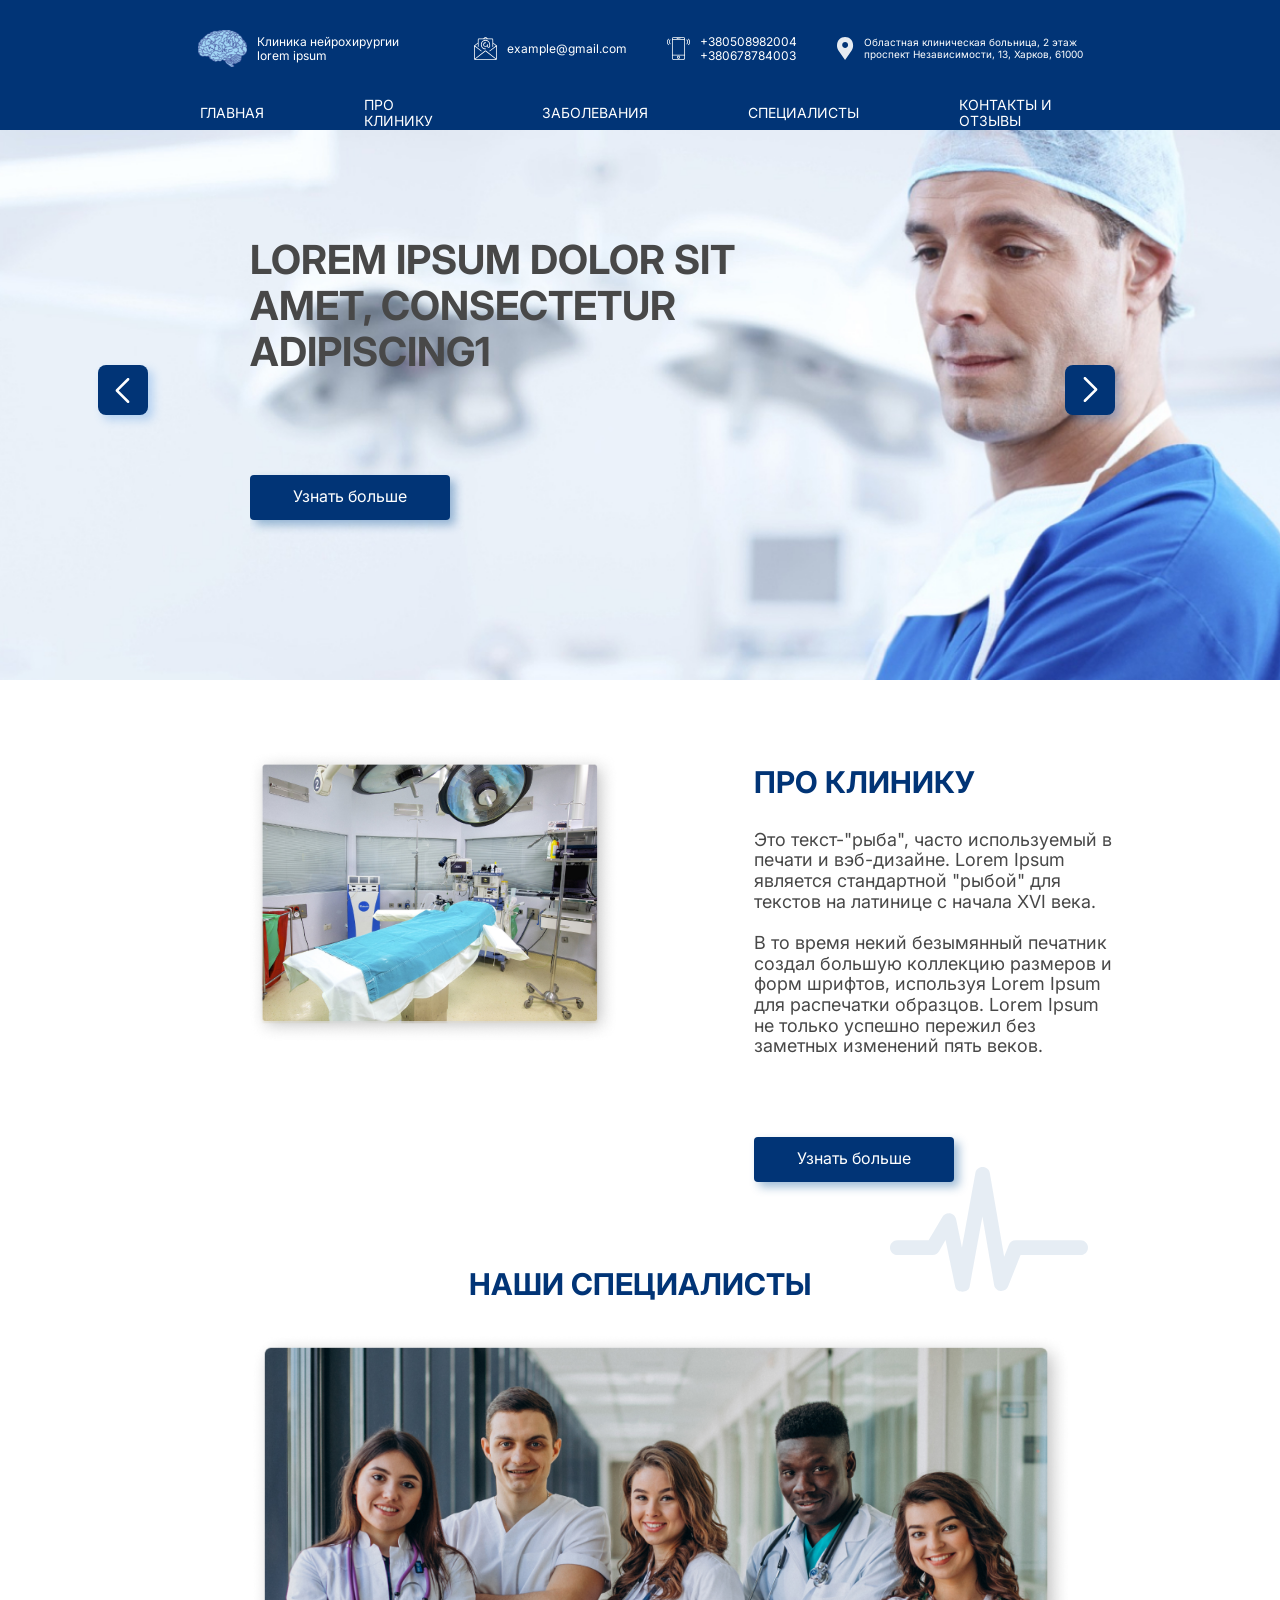
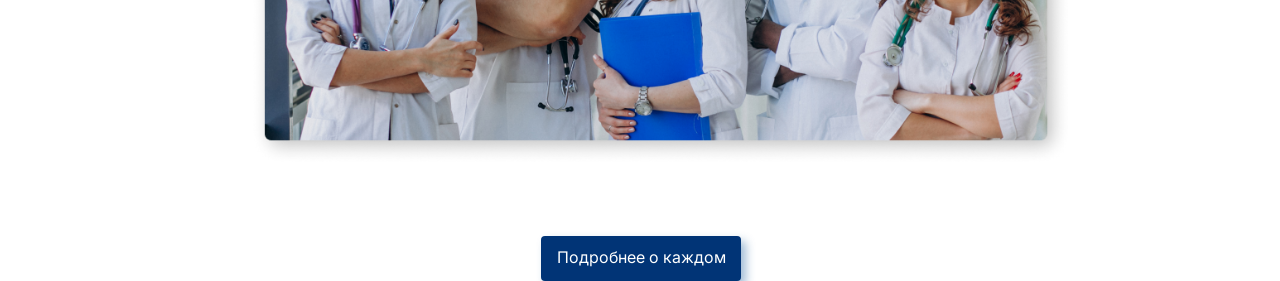
==== commit 3880c313: "Update index.html" ====
--- a/index.html
+++ b/index.html
@@ -96,7 +96,7 @@
           <div id="active" class="active"></div>
         </div>
     </section>
-    <!-- <section class="about">
+    <section class="about">
         <div class="about__block">
           <div class="about__img">
             <img src="img/about/about.png" alt="picture clinic" />
@@ -126,7 +126,7 @@
             <a href="#">Подробнее о каждом</a>
         </div>
     </section>
-    <section class="diseases">
+    <!-- <section class="diseases">
         <h2 class="diseases__title">заболевания</h2>
         <div class="diseases__block">
           <div class="diseases__block-item">
--- a/css/style.css
+++ b/css/style.css
@@ -280,14 +280,15 @@
 		padding: 107px 150px;
 	}
 	@media(max-width: 960px) {
-		padding: 82px 180px;
+		padding: 82px 100px;
+		background-position-x: 100%;
 	}
 	@media(max-width: 768px) {
 		margin-top: 230px;
 		padding: 82px 85px;
 	}
 	@media(max-width: 576px) {
-		padding: 82px 60px;
+		background-position-x: 80%;
 	}
 	@media(max-width: 425px) {
 		padding: 82px 40px;
@@ -301,9 +302,12 @@
 			font-size: 30px;
 			margin-top: 75px;
 		}
+		@media(max-width: 960px){
+			font-size: 30px;
+		}
 		@media(max-width: 768px) {
 			margin-top: 0;
-			font-size: 25px;
+			font-size: 15px;
 		}
 		@media(max-width: 576px) {
 			font-size: 13px;
@@ -338,6 +342,12 @@
 	height: 300px;
 	overflow: hidden;
 	@media(max-width: 960px) {
+		width: 500px;
+	}
+	@media(max-width: 768px) {
+		width: 350px;
+	}
+	@media(max-width: 576px) {
 		width: 300px;
 	}
 }
@@ -351,6 +361,12 @@
 	width: 606px;
 	height: 300px;
 	@media(max-width: 960px) {
+		width: 500px;
+	}
+	@media(max-width: 768px) {
+		width: 350px;
+	}
+	@media(max-width: 576px) {
 		width: 300px;
 	}
 
@@ -378,6 +394,9 @@
 	position: absolute;	
 	top: 40%;
 	left: 10%;
+	@media(max-width: 960px) {
+		left: 6%;
+	}
 	@media(max-width: 576px) {
 		left: 6%;
 	}
@@ -388,7 +407,7 @@
     top: 40%;
     right: 9%;
 	@media(max-width: 1150px) {
-		right: 23%;
+		right: 9%;
 	}
 	@media(max-width: 576px) {
 		right: 19%;
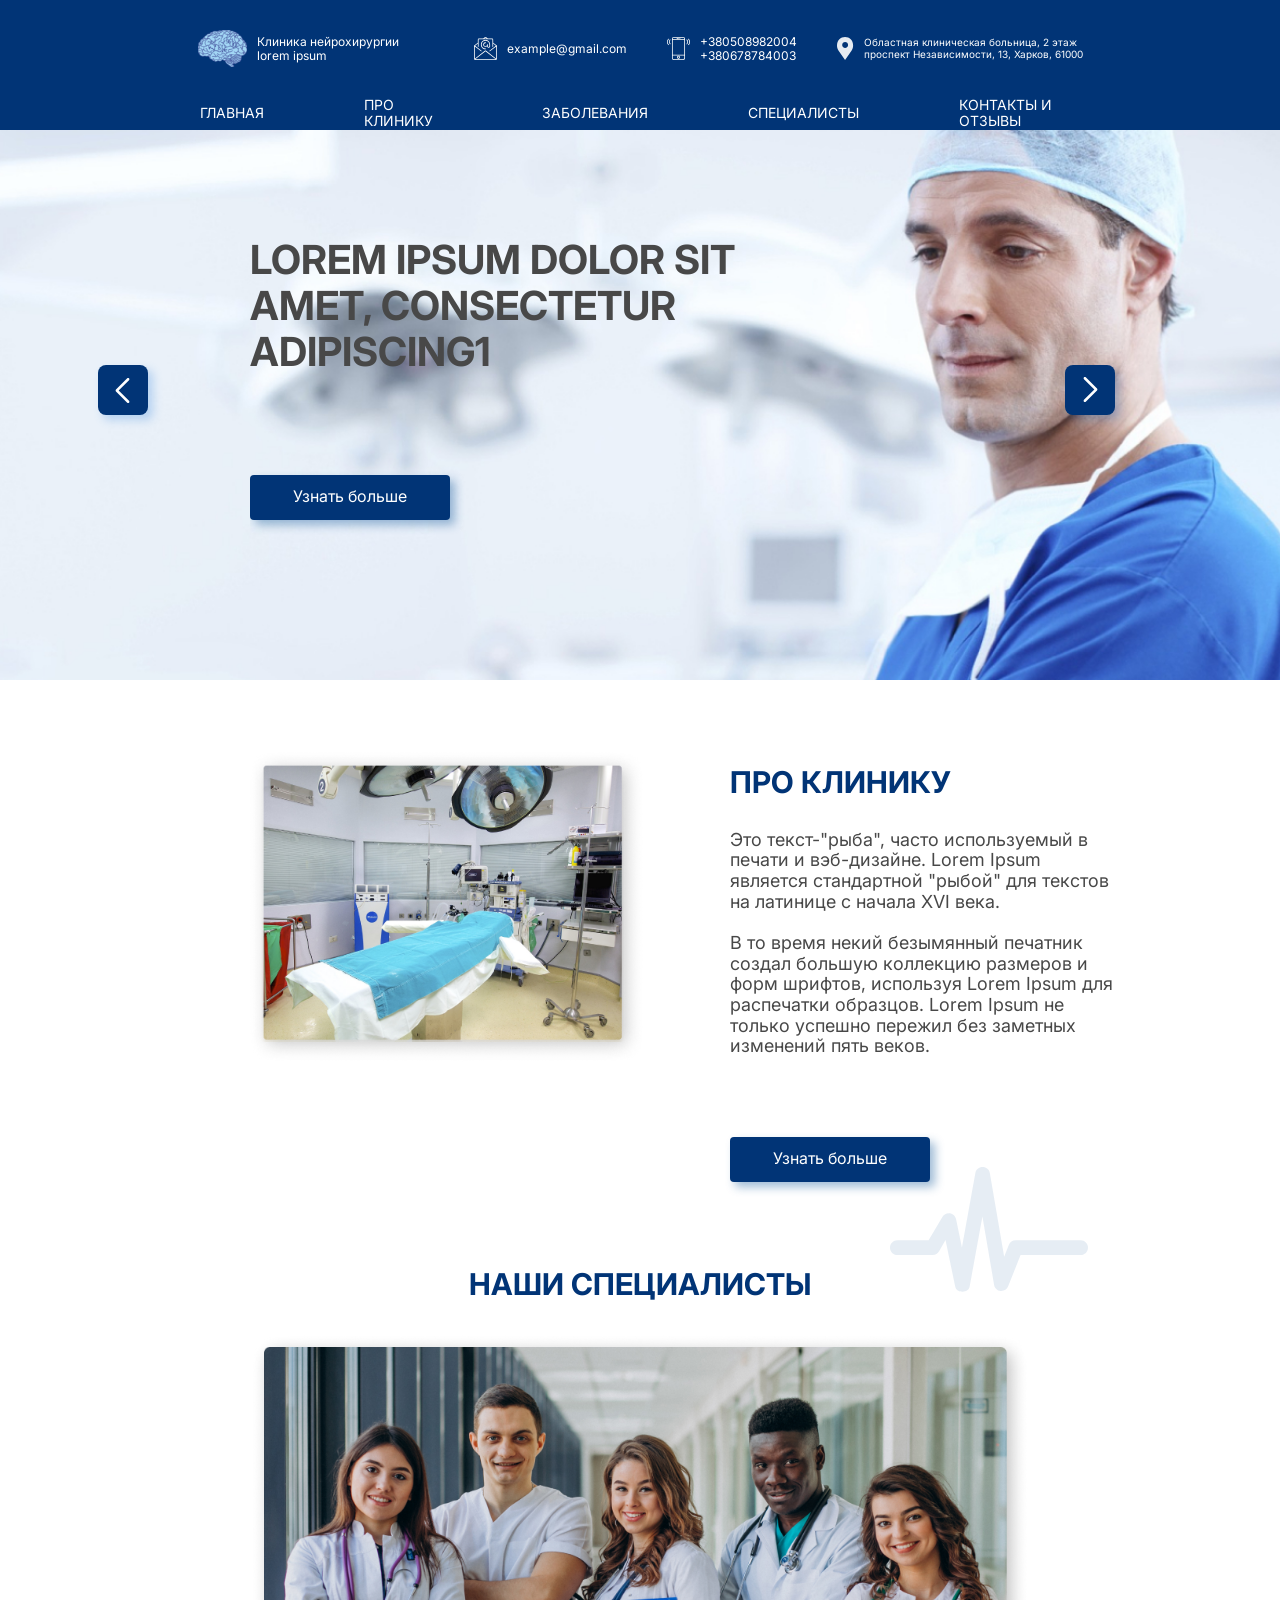
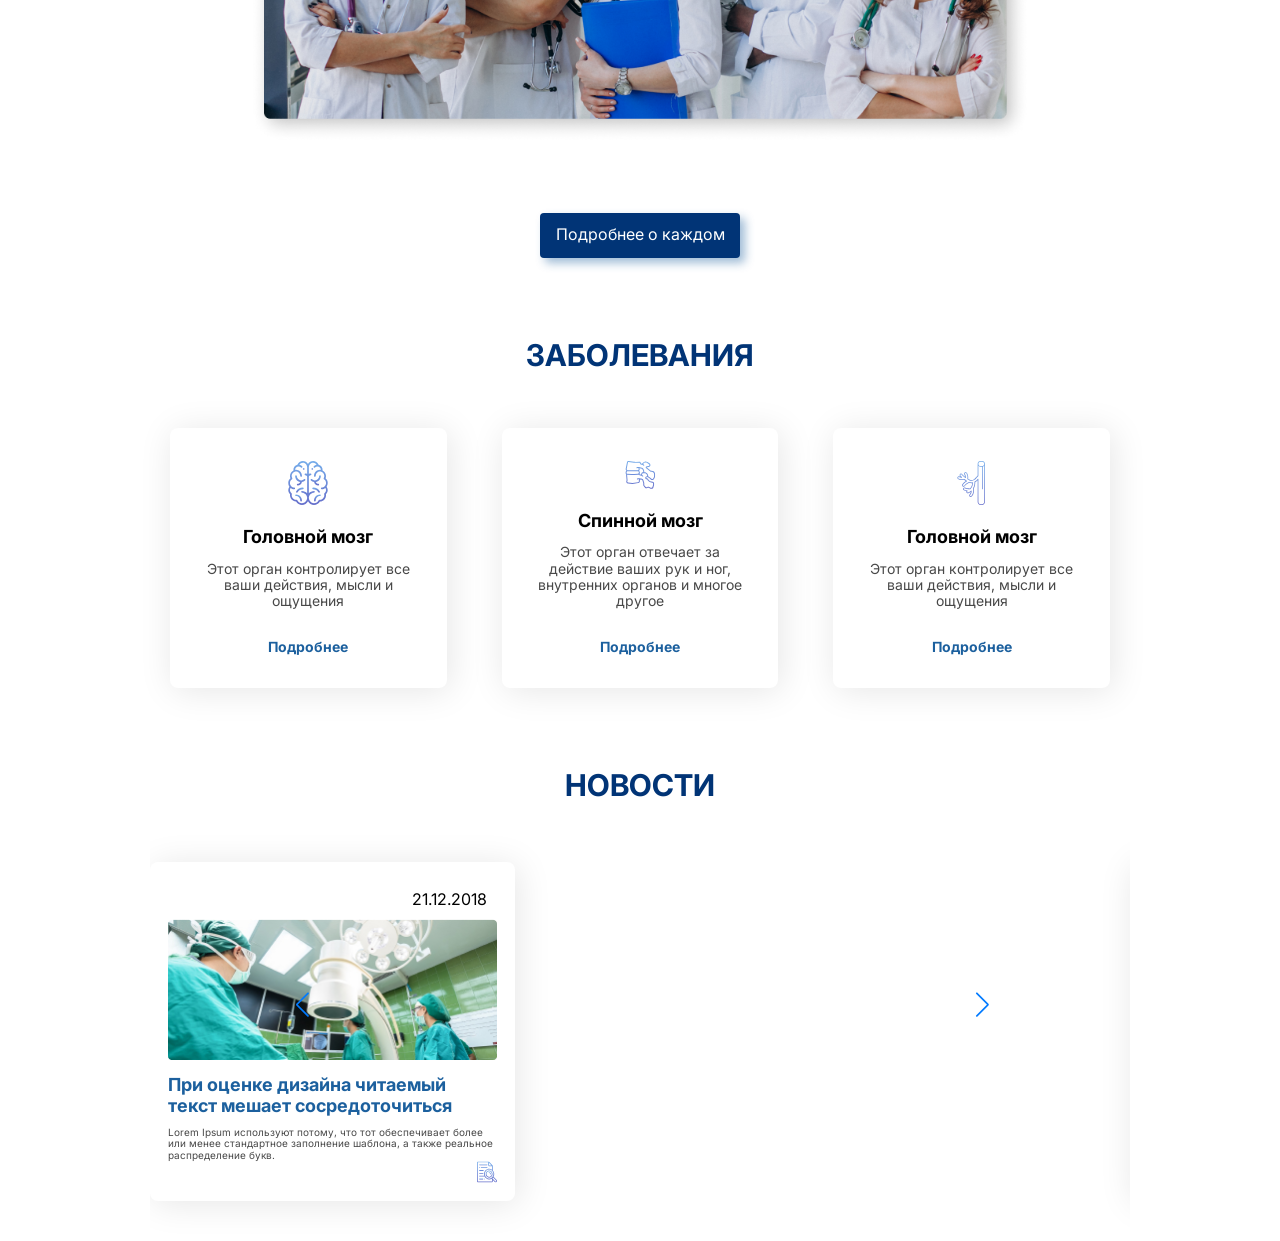
==== commit cc7afaa3: "Update index.html" ====
--- a/index.html
+++ b/index.html
@@ -126,7 +126,7 @@
             <a href="#">Подробнее о каждом</a>
         </div>
     </section>
-    <!-- <section class="diseases">
+    <section class="diseases">
         <h2 class="diseases__title">заболевания</h2>
         <div class="diseases__block">
           <div class="diseases__block-item">
@@ -352,1185 +352,1186 @@
         </div>
     </section>
     <section class="news">
-      <div class="swiper">
-        <h2 class="news__title">Новости</h2>
-        <div class="news__block">
-          <div class="card__wrapper">
-            <ul class="card__list swiper-wrapper">
-              <li class="card__item swiper-slide">
-                <a class="card__link" href="#">
-                  <time datetime="21.12.2018">21.12.2018</time>
-                  <img class="card__image" src="img/news/1.jpg" alt="news picture" />
-                  <h2 class="card__title">
-                    При оценке дизайна читаемый текст мешает сосредоточиться
-                  </h2>
-                  <span class="card__subtitle"
-                    >Lorem Ipsum используют потому, что тот обеспечивает более
-                    или менее стандартное заполнение шаблона, а также реальное
-                    распределение букв.</span
-                  >
-                  <svg
-                    width="20"
-                    height="22"
-                    viewBox="0 0 20 22"
-                    fill="none"
-                    xmlns="http://www.w3.org/2000/svg"
-                  >
-                    <g clip-path="url(#clip0_74_50)">
-                      <path
-                        d="M12.1486 9.50549C10.2531 9.50549 8.71106 11.1246 8.71106 13.1149C8.71106 15.1051 10.2531 16.7242 12.1486 16.7242C14.044 16.7242 15.5861 15.1051 15.5861 13.1149C15.5861 11.1246 14.044 9.50549 12.1486 9.50549ZM12.1486 15.9039C10.6839 15.9039 9.49231 14.6528 9.49231 13.1149C9.49231 11.5769 10.6839 10.3258 12.1486 10.3258C13.6133 10.3258 14.8048 11.5769 14.8048 13.1149C14.8048 14.6528 13.6133 15.9039 12.1486 15.9039Z"
-                        fill="url(#paint0_linear_74_50)"
-                        fill-opacity="0.6"
-                      ></path>
-                      <path
-                        d="M19.651 19.0258L16.5509 15.7705C16.9806 14.9881 17.2267 14.0811 17.2267 13.1149C17.2267 11.6888 16.6907 10.3918 15.8192 9.43404V4.82923C15.8189 4.82923 15.8186 4.82923 15.8183 4.82923C15.8183 4.72253 15.7796 4.61774 15.705 4.53924L11.8773 0.520187C11.8025 0.441681 11.7026 0.401146 11.601 0.401146C11.601 0.400665 11.601 0.400505 11.6011 0.400024H1.21094C0.564728 0.400024 0.0390625 0.951973 0.0390625 1.63049V20.1696C0.0390625 20.8481 0.564728 21.4 1.21094 21.4H14.6475C15.2936 21.4 15.8194 20.8481 15.8194 20.1696V18.9362L17.7779 20.9928C18.036 21.2638 18.3752 21.3994 18.7146 21.3994C19.0538 21.3994 19.393 21.2638 19.6512 20.9928C20.1675 20.4504 20.1675 19.5681 19.651 19.0258ZM12.1486 17.6266C9.77936 17.6266 7.85172 15.6026 7.85172 13.1149C7.85172 10.6272 9.77936 8.60315 12.1486 8.60315C14.5178 8.60315 16.4455 10.6272 16.4455 13.1149C16.4455 15.6026 14.5178 17.6266 12.1486 17.6266ZM11.9917 1.80048L14.4856 4.41924H12.3824C12.1669 4.41924 11.9917 4.23515 11.9917 4.00908V1.80048ZM15.0381 20.1696C15.0381 20.3958 14.8628 20.5797 14.6475 20.5797H1.21094C0.995483 20.5797 0.820312 20.3958 0.820312 20.1696V1.63049C0.820312 1.40427 0.995483 1.22034 1.21094 1.22034H11.2105V4.00892C11.2105 4.68744 11.7361 5.23939 12.3824 5.23939H15.038V8.73277C14.2174 8.13419 13.2214 7.78284 12.1486 7.78284C9.34845 7.78284 7.07047 10.1747 7.07047 13.1149C7.07047 13.6889 7.15775 14.2422 7.31842 14.7608H2.54501C2.32941 14.7608 2.15439 14.9444 2.15439 15.1709C2.15439 15.3973 2.32941 15.5811 2.54501 15.5811H7.53311C7.56989 15.5811 7.60559 15.5753 7.63931 15.5652C8.48587 17.2757 10.1894 18.4469 12.1486 18.4469C13.0687 18.4469 13.9325 18.1885 14.6776 17.7373L15.0381 18.1159V20.1696ZM19.0987 20.4126C18.8869 20.6351 18.5422 20.6351 18.3304 20.4126L15.3328 17.2651C15.6154 17.0256 15.873 16.7552 16.1011 16.4584L19.0987 19.6058C19.3106 19.8283 19.3106 20.1902 19.0987 20.4126Z"
-                        fill="url(#paint1_linear_74_50)"
-                        fill-opacity="0.6"
-                      ></path>
-                      <path
-                        d="M12.1486 11.2693C11.9328 11.2693 11.7579 11.4529 11.7579 11.6794C11.7579 11.906 11.9328 12.0896 12.1486 12.0896C12.6869 12.0896 13.125 12.5496 13.125 13.1148C13.125 13.3414 13.2998 13.525 13.5156 13.525C13.7314 13.525 13.9062 13.3414 13.9062 13.1148C13.9062 12.0971 13.1178 11.2693 12.1486 11.2693Z"
-                        fill="url(#paint2_linear_74_50)"
-                        fill-opacity="0.6"
-                      ></path>
-                      <path
-                        d="M6.06052 11.9169H2.54504C2.32944 11.9169 2.15442 12.1005 2.15442 12.3271C2.15442 12.5536 2.32944 12.7372 2.54504 12.7372H6.06052C6.27628 12.7372 6.45114 12.5536 6.45114 12.3271C6.45114 12.1005 6.27628 11.9169 6.06052 11.9169Z"
-                        fill="url(#paint3_linear_74_50)"
-                        fill-opacity="0.6"
-                      ></path>
-                      <path
-                        d="M6.29199 9.07324H2.54504C2.32944 9.07324 2.15442 9.25685 2.15442 9.4834C2.15442 9.70979 2.32944 9.89355 2.54504 9.89355H6.29199C6.50775 9.89355 6.68262 9.70979 6.68262 9.4834C6.68262 9.25685 6.50775 9.07324 6.29199 9.07324Z"
-                        fill="url(#paint4_linear_74_50)"
-                        fill-opacity="0.6"
-                      ></path>
-                      <path
-                        d="M7.46094 17.6045C7.35809 17.6045 7.25739 17.6482 7.18475 17.7247C7.11212 17.8009 7.07031 17.9067 7.07031 18.0146C7.07031 18.1225 7.11212 18.2284 7.18475 18.3045C7.25739 18.3809 7.35809 18.4248 7.46094 18.4248C7.56363 18.4248 7.66449 18.3809 7.73743 18.3045C7.81006 18.2284 7.85156 18.1225 7.85156 18.0146C7.85156 17.9067 7.81006 17.8009 7.73743 17.7247C7.66449 17.6482 7.56363 17.6045 7.46094 17.6045Z"
-                        fill="url(#paint5_linear_74_50)"
-                        fill-opacity="0.6"
-                      ></path>
-                      <path
-                        d="M5.85666 17.6045H2.54504C2.32944 17.6045 2.15442 17.7881 2.15442 18.0146C2.15442 18.241 2.32944 18.4248 2.54504 18.4248H5.85666C6.07227 18.4248 6.24728 18.241 6.24728 18.0146C6.24728 17.7881 6.07242 17.6045 5.85666 17.6045Z"
-                        fill="url(#paint6_linear_74_50)"
-                        fill-opacity="0.6"
-                      ></path>
-                      <path
-                        d="M2.5448 7.0498C2.64795 7.0498 2.74835 7.00591 2.82098 6.92964C2.89407 6.8529 2.93542 6.74763 2.93542 6.63965C2.93542 6.53182 2.89407 6.42608 2.82098 6.34933C2.74835 6.27307 2.64749 6.22949 2.5448 6.22949C2.44211 6.22949 2.34171 6.27307 2.26862 6.34933C2.19598 6.4256 2.15417 6.53134 2.15417 6.63965C2.15417 6.74763 2.19598 6.85338 2.26862 6.92964C2.3414 7.00591 2.44211 7.0498 2.5448 7.0498Z"
-                        fill="url(#paint7_linear_74_50)"
-                        fill-opacity="0.6"
-                      ></path>
-                      <path
-                        d="M10.0391 6.22949H4.20081C3.9852 6.22949 3.81018 6.4131 3.81018 6.63965C3.81018 6.86604 3.9852 7.0498 4.20081 7.0498H10.0391C10.2549 7.0498 10.4297 6.86604 10.4297 6.63965C10.4297 6.4131 10.2549 6.22949 10.0391 6.22949Z"
-                        fill="url(#paint8_linear_74_50)"
-                        fill-opacity="0.6"
-                      ></path>
-                      <path
-                        d="M2.54504 4.20599H10.0391C10.2549 4.20599 10.4297 4.02238 10.4297 3.79584C10.4297 3.56929 10.2549 3.38568 10.0391 3.38568H2.54504C2.32944 3.38568 2.15442 3.56929 2.15442 3.79584C2.15442 4.02238 2.32944 4.20599 2.54504 4.20599Z"
-                        fill="url(#paint9_linear_74_50)"
-                        fill-opacity="0.6"
-                      ></path>
-                    </g>
-                    <defs>
-                      <linearGradient
-                        id="paint0_linear_74_50"
-                        x1="12.1486"
-                        y1="9.50549"
-                        x2="12.1486"
-                        y2="16.7242"
-                        gradientUnits="userSpaceOnUse"
-                      >
-                        <stop stop-color="#1A76DC"></stop>
-                        <stop offset="1" stop-color="#000FA8"></stop>
-                      </linearGradient>
-                      <linearGradient
-                        id="paint1_linear_74_50"
-                        x1="10.0387"
-                        y1="0.400024"
-                        x2="10.0387"
-                        y2="21.4"
-                        gradientUnits="userSpaceOnUse"
-                      >
-                        <stop stop-color="#1A76DC"></stop>
-                        <stop offset="1" stop-color="#000FA8"></stop>
-                      </linearGradient>
-                      <linearGradient
-                        id="paint2_linear_74_50"
-                        x1="12.8321"
-                        y1="11.2693"
-                        x2="12.8321"
-                        y2="13.525"
-                        gradientUnits="userSpaceOnUse"
-                      >
-                        <stop stop-color="#1A76DC"></stop>
-                        <stop offset="1" stop-color="#000FA8"></stop>
-                      </linearGradient>
-                      <linearGradient
-                        id="paint3_linear_74_50"
-                        x1="4.30278"
-                        y1="11.9169"
-                        x2="4.30278"
-                        y2="12.7372"
-                        gradientUnits="userSpaceOnUse"
-                      >
-                        <stop stop-color="#1A76DC"></stop>
-                        <stop offset="1" stop-color="#000FA8"></stop>
-                      </linearGradient>
-                      <linearGradient
-                        id="paint4_linear_74_50"
-                        x1="4.41852"
-                        y1="9.07324"
-                        x2="4.41852"
-                        y2="9.89355"
-                        gradientUnits="userSpaceOnUse"
-                      >
-                        <stop stop-color="#1A76DC"></stop>
-                        <stop offset="1" stop-color="#000FA8"></stop>
-                      </linearGradient>
-                      <linearGradient
-                        id="paint5_linear_74_50"
-                        x1="7.46094"
-                        y1="17.6045"
-                        x2="7.46094"
-                        y2="18.4248"
-                        gradientUnits="userSpaceOnUse"
-                      >
-                        <stop stop-color="#1A76DC"></stop>
-                        <stop offset="1" stop-color="#000FA8"></stop>
-                      </linearGradient>
-                      <linearGradient
-                        id="paint6_linear_74_50"
-                        x1="4.20085"
-                        y1="17.6045"
-                        x2="4.20085"
-                        y2="18.4248"
-                        gradientUnits="userSpaceOnUse"
-                      >
-                        <stop stop-color="#1A76DC"></stop>
-                        <stop offset="1" stop-color="#000FA8"></stop>
-                      </linearGradient>
-                      <linearGradient
-                        id="paint7_linear_74_50"
-                        x1="2.5448"
-                        y1="6.22949"
-                        x2="2.5448"
-                        y2="7.0498"
-                        gradientUnits="userSpaceOnUse"
-                      >
-                        <stop stop-color="#1A76DC"></stop>
-                        <stop offset="1" stop-color="#000FA8"></stop>
-                      </linearGradient>
-                      <linearGradient
-                        id="paint8_linear_74_50"
-                        x1="7.11996"
-                        y1="6.22949"
-                        x2="7.11996"
-                        y2="7.0498"
-                        gradientUnits="userSpaceOnUse"
-                      >
-                        <stop stop-color="#1A76DC"></stop>
-                        <stop offset="1" stop-color="#000FA8"></stop>
-                      </linearGradient>
-                      <linearGradient
-                        id="paint9_linear_74_50"
-                        x1="6.29207"
-                        y1="3.38568"
-                        x2="6.29207"
-                        y2="4.20599"
-                        gradientUnits="userSpaceOnUse"
-                      >
-                        <stop stop-color="#1A76DC"></stop>
-                        <stop offset="1" stop-color="#000FA8"></stop>
-                      </linearGradient>
-                      <clipPath id="clip0_74_50">
-                        <rect
-                          width="20"
-                          height="21"
-                          fill="white"
-                          transform="translate(0 0.400024)"
-                        ></rect>
-                      </clipPath>
-                    </defs>
-                  </svg>
-                </a>
-              </li>
-              <li class="card__item swiper-slide">
-                <a class="card__link" href="#">
-                  <time datetime="21.12.2018">21.12.2018</time>
-                  <img class="card__image" src="img/news/2.jpg" alt="news picture" />
-                  <h2 class="card__title">
-                    При оценке дизайна читаемый текст мешает сосредоточиться
-                  </h2>
-                  <span class="card__subtitle"
-                    >Lorem Ipsum используют потому, что тот обеспечивает более
-                    или менее стандартное заполнение шаблона, а также реальное
-                    распределение букв.</span
-                  >
-                  <svg
-                    width="20"
-                    height="22"
-                    viewBox="0 0 20 22"
-                    fill="none"
-                    xmlns="http://www.w3.org/2000/svg"
-                  >
-                    <g clip-path="url(#clip0_74_50)">
-                      <path
-                        d="M12.1486 9.50549C10.2531 9.50549 8.71106 11.1246 8.71106 13.1149C8.71106 15.1051 10.2531 16.7242 12.1486 16.7242C14.044 16.7242 15.5861 15.1051 15.5861 13.1149C15.5861 11.1246 14.044 9.50549 12.1486 9.50549ZM12.1486 15.9039C10.6839 15.9039 9.49231 14.6528 9.49231 13.1149C9.49231 11.5769 10.6839 10.3258 12.1486 10.3258C13.6133 10.3258 14.8048 11.5769 14.8048 13.1149C14.8048 14.6528 13.6133 15.9039 12.1486 15.9039Z"
-                        fill="url(#paint0_linear_74_50)"
-                        fill-opacity="0.6"
-                      ></path>
-                      <path
-                        d="M19.651 19.0258L16.5509 15.7705C16.9806 14.9881 17.2267 14.0811 17.2267 13.1149C17.2267 11.6888 16.6907 10.3918 15.8192 9.43404V4.82923C15.8189 4.82923 15.8186 4.82923 15.8183 4.82923C15.8183 4.72253 15.7796 4.61774 15.705 4.53924L11.8773 0.520187C11.8025 0.441681 11.7026 0.401146 11.601 0.401146C11.601 0.400665 11.601 0.400505 11.6011 0.400024H1.21094C0.564728 0.400024 0.0390625 0.951973 0.0390625 1.63049V20.1696C0.0390625 20.8481 0.564728 21.4 1.21094 21.4H14.6475C15.2936 21.4 15.8194 20.8481 15.8194 20.1696V18.9362L17.7779 20.9928C18.036 21.2638 18.3752 21.3994 18.7146 21.3994C19.0538 21.3994 19.393 21.2638 19.6512 20.9928C20.1675 20.4504 20.1675 19.5681 19.651 19.0258ZM12.1486 17.6266C9.77936 17.6266 7.85172 15.6026 7.85172 13.1149C7.85172 10.6272 9.77936 8.60315 12.1486 8.60315C14.5178 8.60315 16.4455 10.6272 16.4455 13.1149C16.4455 15.6026 14.5178 17.6266 12.1486 17.6266ZM11.9917 1.80048L14.4856 4.41924H12.3824C12.1669 4.41924 11.9917 4.23515 11.9917 4.00908V1.80048ZM15.0381 20.1696C15.0381 20.3958 14.8628 20.5797 14.6475 20.5797H1.21094C0.995483 20.5797 0.820312 20.3958 0.820312 20.1696V1.63049C0.820312 1.40427 0.995483 1.22034 1.21094 1.22034H11.2105V4.00892C11.2105 4.68744 11.7361 5.23939 12.3824 5.23939H15.038V8.73277C14.2174 8.13419 13.2214 7.78284 12.1486 7.78284C9.34845 7.78284 7.07047 10.1747 7.07047 13.1149C7.07047 13.6889 7.15775 14.2422 7.31842 14.7608H2.54501C2.32941 14.7608 2.15439 14.9444 2.15439 15.1709C2.15439 15.3973 2.32941 15.5811 2.54501 15.5811H7.53311C7.56989 15.5811 7.60559 15.5753 7.63931 15.5652C8.48587 17.2757 10.1894 18.4469 12.1486 18.4469C13.0687 18.4469 13.9325 18.1885 14.6776 17.7373L15.0381 18.1159V20.1696ZM19.0987 20.4126C18.8869 20.6351 18.5422 20.6351 18.3304 20.4126L15.3328 17.2651C15.6154 17.0256 15.873 16.7552 16.1011 16.4584L19.0987 19.6058C19.3106 19.8283 19.3106 20.1902 19.0987 20.4126Z"
-                        fill="url(#paint1_linear_74_50)"
-                        fill-opacity="0.6"
-                      ></path>
-                      <path
-                        d="M12.1486 11.2693C11.9328 11.2693 11.7579 11.4529 11.7579 11.6794C11.7579 11.906 11.9328 12.0896 12.1486 12.0896C12.6869 12.0896 13.125 12.5496 13.125 13.1148C13.125 13.3414 13.2998 13.525 13.5156 13.525C13.7314 13.525 13.9062 13.3414 13.9062 13.1148C13.9062 12.0971 13.1178 11.2693 12.1486 11.2693Z"
-                        fill="url(#paint2_linear_74_50)"
-                        fill-opacity="0.6"
-                      ></path>
-                      <path
-                        d="M6.06052 11.9169H2.54504C2.32944 11.9169 2.15442 12.1005 2.15442 12.3271C2.15442 12.5536 2.32944 12.7372 2.54504 12.7372H6.06052C6.27628 12.7372 6.45114 12.5536 6.45114 12.3271C6.45114 12.1005 6.27628 11.9169 6.06052 11.9169Z"
-                        fill="url(#paint3_linear_74_50)"
-                        fill-opacity="0.6"
-                      ></path>
-                      <path
-                        d="M6.29199 9.07324H2.54504C2.32944 9.07324 2.15442 9.25685 2.15442 9.4834C2.15442 9.70979 2.32944 9.89355 2.54504 9.89355H6.29199C6.50775 9.89355 6.68262 9.70979 6.68262 9.4834C6.68262 9.25685 6.50775 9.07324 6.29199 9.07324Z"
-                        fill="url(#paint4_linear_74_50)"
-                        fill-opacity="0.6"
-                      ></path>
-                      <path
-                        d="M7.46094 17.6045C7.35809 17.6045 7.25739 17.6482 7.18475 17.7247C7.11212 17.8009 7.07031 17.9067 7.07031 18.0146C7.07031 18.1225 7.11212 18.2284 7.18475 18.3045C7.25739 18.3809 7.35809 18.4248 7.46094 18.4248C7.56363 18.4248 7.66449 18.3809 7.73743 18.3045C7.81006 18.2284 7.85156 18.1225 7.85156 18.0146C7.85156 17.9067 7.81006 17.8009 7.73743 17.7247C7.66449 17.6482 7.56363 17.6045 7.46094 17.6045Z"
-                        fill="url(#paint5_linear_74_50)"
-                        fill-opacity="0.6"
-                      ></path>
-                      <path
-                        d="M5.85666 17.6045H2.54504C2.32944 17.6045 2.15442 17.7881 2.15442 18.0146C2.15442 18.241 2.32944 18.4248 2.54504 18.4248H5.85666C6.07227 18.4248 6.24728 18.241 6.24728 18.0146C6.24728 17.7881 6.07242 17.6045 5.85666 17.6045Z"
-                        fill="url(#paint6_linear_74_50)"
-                        fill-opacity="0.6"
-                      ></path>
-                      <path
-                        d="M2.5448 7.0498C2.64795 7.0498 2.74835 7.00591 2.82098 6.92964C2.89407 6.8529 2.93542 6.74763 2.93542 6.63965C2.93542 6.53182 2.89407 6.42608 2.82098 6.34933C2.74835 6.27307 2.64749 6.22949 2.5448 6.22949C2.44211 6.22949 2.34171 6.27307 2.26862 6.34933C2.19598 6.4256 2.15417 6.53134 2.15417 6.63965C2.15417 6.74763 2.19598 6.85338 2.26862 6.92964C2.3414 7.00591 2.44211 7.0498 2.5448 7.0498Z"
-                        fill="url(#paint7_linear_74_50)"
-                        fill-opacity="0.6"
-                      ></path>
-                      <path
-                        d="M10.0391 6.22949H4.20081C3.9852 6.22949 3.81018 6.4131 3.81018 6.63965C3.81018 6.86604 3.9852 7.0498 4.20081 7.0498H10.0391C10.2549 7.0498 10.4297 6.86604 10.4297 6.63965C10.4297 6.4131 10.2549 6.22949 10.0391 6.22949Z"
-                        fill="url(#paint8_linear_74_50)"
-                        fill-opacity="0.6"
-                      ></path>
-                      <path
-                        d="M2.54504 4.20599H10.0391C10.2549 4.20599 10.4297 4.02238 10.4297 3.79584C10.4297 3.56929 10.2549 3.38568 10.0391 3.38568H2.54504C2.32944 3.38568 2.15442 3.56929 2.15442 3.79584C2.15442 4.02238 2.32944 4.20599 2.54504 4.20599Z"
-                        fill="url(#paint9_linear_74_50)"
-                        fill-opacity="0.6"
-                      ></path>
-                    </g>
-                    <defs>
-                      <linearGradient
-                        id="paint0_linear_74_50"
-                        x1="12.1486"
-                        y1="9.50549"
-                        x2="12.1486"
-                        y2="16.7242"
-                        gradientUnits="userSpaceOnUse"
-                      >
-                        <stop stop-color="#1A76DC"></stop>
-                        <stop offset="1" stop-color="#000FA8"></stop>
-                      </linearGradient>
-                      <linearGradient
-                        id="paint1_linear_74_50"
-                        x1="10.0387"
-                        y1="0.400024"
-                        x2="10.0387"
-                        y2="21.4"
-                        gradientUnits="userSpaceOnUse"
-                      >
-                        <stop stop-color="#1A76DC"></stop>
-                        <stop offset="1" stop-color="#000FA8"></stop>
-                      </linearGradient>
-                      <linearGradient
-                        id="paint2_linear_74_50"
-                        x1="12.8321"
-                        y1="11.2693"
-                        x2="12.8321"
-                        y2="13.525"
-                        gradientUnits="userSpaceOnUse"
-                      >
-                        <stop stop-color="#1A76DC"></stop>
-                        <stop offset="1" stop-color="#000FA8"></stop>
-                      </linearGradient>
-                      <linearGradient
-                        id="paint3_linear_74_50"
-                        x1="4.30278"
-                        y1="11.9169"
-                        x2="4.30278"
-                        y2="12.7372"
-                        gradientUnits="userSpaceOnUse"
-                      >
-                        <stop stop-color="#1A76DC"></stop>
-                        <stop offset="1" stop-color="#000FA8"></stop>
-                      </linearGradient>
-                      <linearGradient
-                        id="paint4_linear_74_50"
-                        x1="4.41852"
-                        y1="9.07324"
-                        x2="4.41852"
-                        y2="9.89355"
-                        gradientUnits="userSpaceOnUse"
-                      >
-                        <stop stop-color="#1A76DC"></stop>
-                        <stop offset="1" stop-color="#000FA8"></stop>
-                      </linearGradient>
-                      <linearGradient
-                        id="paint5_linear_74_50"
-                        x1="7.46094"
-                        y1="17.6045"
-                        x2="7.46094"
-                        y2="18.4248"
-                        gradientUnits="userSpaceOnUse"
-                      >
-                        <stop stop-color="#1A76DC"></stop>
-                        <stop offset="1" stop-color="#000FA8"></stop>
-                      </linearGradient>
-                      <linearGradient
-                        id="paint6_linear_74_50"
-                        x1="4.20085"
-                        y1="17.6045"
-                        x2="4.20085"
-                        y2="18.4248"
-                        gradientUnits="userSpaceOnUse"
-                      >
-                        <stop stop-color="#1A76DC"></stop>
-                        <stop offset="1" stop-color="#000FA8"></stop>
-                      </linearGradient>
-                      <linearGradient
-                        id="paint7_linear_74_50"
-                        x1="2.5448"
-                        y1="6.22949"
-                        x2="2.5448"
-                        y2="7.0498"
-                        gradientUnits="userSpaceOnUse"
-                      >
-                        <stop stop-color="#1A76DC"></stop>
-                        <stop offset="1" stop-color="#000FA8"></stop>
-                      </linearGradient>
-                      <linearGradient
-                        id="paint8_linear_74_50"
-                        x1="7.11996"
-                        y1="6.22949"
-                        x2="7.11996"
-                        y2="7.0498"
-                        gradientUnits="userSpaceOnUse"
-                      >
-                        <stop stop-color="#1A76DC"></stop>
-                        <stop offset="1" stop-color="#000FA8"></stop>
-                      </linearGradient>
-                      <linearGradient
-                        id="paint9_linear_74_50"
-                        x1="6.29207"
-                        y1="3.38568"
-                        x2="6.29207"
-                        y2="4.20599"
-                        gradientUnits="userSpaceOnUse"
-                      >
-                        <stop stop-color="#1A76DC"></stop>
-                        <stop offset="1" stop-color="#000FA8"></stop>
-                      </linearGradient>
-                      <clipPath id="clip0_74_50">
-                        <rect
-                          width="20"
-                          height="21"
-                          fill="white"
-                          transform="translate(0 0.400024)"
-                        ></rect>
-                      </clipPath>
-                    </defs>
-                  </svg>
-                </a>
-              </li>
-              <li class="card__item swiper-slide">
-                <a class="card__link" href="#">
-                  <time datetime="21.12.2018">21.12.2018</time>
-                  <img class="card__image" src="img/news/3.jpg" alt="news picture" />
-                  <h2 class="card__title">
-                    При оценке дизайна читаемый текст мешает сосредоточиться
-                  </h2>
-                  <span class="card__subtitle"
-                    >Lorem Ipsum используют потому, что тот обеспечивает более
-                    или менее стандартное заполнение шаблона, а также реальное
-                    распределение букв.</span
-                  >
-                  <svg
-                    width="20"
-                    height="22"
-                    viewBox="0 0 20 22"
-                    fill="none"
-                    xmlns="http://www.w3.org/2000/svg"
-                  >
-                    <g clip-path="url(#clip0_74_50)">
-                      <path
-                        d="M12.1486 9.50549C10.2531 9.50549 8.71106 11.1246 8.71106 13.1149C8.71106 15.1051 10.2531 16.7242 12.1486 16.7242C14.044 16.7242 15.5861 15.1051 15.5861 13.1149C15.5861 11.1246 14.044 9.50549 12.1486 9.50549ZM12.1486 15.9039C10.6839 15.9039 9.49231 14.6528 9.49231 13.1149C9.49231 11.5769 10.6839 10.3258 12.1486 10.3258C13.6133 10.3258 14.8048 11.5769 14.8048 13.1149C14.8048 14.6528 13.6133 15.9039 12.1486 15.9039Z"
-                        fill="url(#paint0_linear_74_50)"
-                        fill-opacity="0.6"
-                      ></path>
-                      <path
-                        d="M19.651 19.0258L16.5509 15.7705C16.9806 14.9881 17.2267 14.0811 17.2267 13.1149C17.2267 11.6888 16.6907 10.3918 15.8192 9.43404V4.82923C15.8189 4.82923 15.8186 4.82923 15.8183 4.82923C15.8183 4.72253 15.7796 4.61774 15.705 4.53924L11.8773 0.520187C11.8025 0.441681 11.7026 0.401146 11.601 0.401146C11.601 0.400665 11.601 0.400505 11.6011 0.400024H1.21094C0.564728 0.400024 0.0390625 0.951973 0.0390625 1.63049V20.1696C0.0390625 20.8481 0.564728 21.4 1.21094 21.4H14.6475C15.2936 21.4 15.8194 20.8481 15.8194 20.1696V18.9362L17.7779 20.9928C18.036 21.2638 18.3752 21.3994 18.7146 21.3994C19.0538 21.3994 19.393 21.2638 19.6512 20.9928C20.1675 20.4504 20.1675 19.5681 19.651 19.0258ZM12.1486 17.6266C9.77936 17.6266 7.85172 15.6026 7.85172 13.1149C7.85172 10.6272 9.77936 8.60315 12.1486 8.60315C14.5178 8.60315 16.4455 10.6272 16.4455 13.1149C16.4455 15.6026 14.5178 17.6266 12.1486 17.6266ZM11.9917 1.80048L14.4856 4.41924H12.3824C12.1669 4.41924 11.9917 4.23515 11.9917 4.00908V1.80048ZM15.0381 20.1696C15.0381 20.3958 14.8628 20.5797 14.6475 20.5797H1.21094C0.995483 20.5797 0.820312 20.3958 0.820312 20.1696V1.63049C0.820312 1.40427 0.995483 1.22034 1.21094 1.22034H11.2105V4.00892C11.2105 4.68744 11.7361 5.23939 12.3824 5.23939H15.038V8.73277C14.2174 8.13419 13.2214 7.78284 12.1486 7.78284C9.34845 7.78284 7.07047 10.1747 7.07047 13.1149C7.07047 13.6889 7.15775 14.2422 7.31842 14.7608H2.54501C2.32941 14.7608 2.15439 14.9444 2.15439 15.1709C2.15439 15.3973 2.32941 15.5811 2.54501 15.5811H7.53311C7.56989 15.5811 7.60559 15.5753 7.63931 15.5652C8.48587 17.2757 10.1894 18.4469 12.1486 18.4469C13.0687 18.4469 13.9325 18.1885 14.6776 17.7373L15.0381 18.1159V20.1696ZM19.0987 20.4126C18.8869 20.6351 18.5422 20.6351 18.3304 20.4126L15.3328 17.2651C15.6154 17.0256 15.873 16.7552 16.1011 16.4584L19.0987 19.6058C19.3106 19.8283 19.3106 20.1902 19.0987 20.4126Z"
-                        fill="url(#paint1_linear_74_50)"
-                        fill-opacity="0.6"
-                      ></path>
-                      <path
-                        d="M12.1486 11.2693C11.9328 11.2693 11.7579 11.4529 11.7579 11.6794C11.7579 11.906 11.9328 12.0896 12.1486 12.0896C12.6869 12.0896 13.125 12.5496 13.125 13.1148C13.125 13.3414 13.2998 13.525 13.5156 13.525C13.7314 13.525 13.9062 13.3414 13.9062 13.1148C13.9062 12.0971 13.1178 11.2693 12.1486 11.2693Z"
-                        fill="url(#paint2_linear_74_50)"
-                        fill-opacity="0.6"
-                      ></path>
-                      <path
-                        d="M6.06052 11.9169H2.54504C2.32944 11.9169 2.15442 12.1005 2.15442 12.3271C2.15442 12.5536 2.32944 12.7372 2.54504 12.7372H6.06052C6.27628 12.7372 6.45114 12.5536 6.45114 12.3271C6.45114 12.1005 6.27628 11.9169 6.06052 11.9169Z"
-                        fill="url(#paint3_linear_74_50)"
-                        fill-opacity="0.6"
-                      ></path>
-                      <path
-                        d="M6.29199 9.07324H2.54504C2.32944 9.07324 2.15442 9.25685 2.15442 9.4834C2.15442 9.70979 2.32944 9.89355 2.54504 9.89355H6.29199C6.50775 9.89355 6.68262 9.70979 6.68262 9.4834C6.68262 9.25685 6.50775 9.07324 6.29199 9.07324Z"
-                        fill="url(#paint4_linear_74_50)"
-                        fill-opacity="0.6"
-                      ></path>
-                      <path
-                        d="M7.46094 17.6045C7.35809 17.6045 7.25739 17.6482 7.18475 17.7247C7.11212 17.8009 7.07031 17.9067 7.07031 18.0146C7.07031 18.1225 7.11212 18.2284 7.18475 18.3045C7.25739 18.3809 7.35809 18.4248 7.46094 18.4248C7.56363 18.4248 7.66449 18.3809 7.73743 18.3045C7.81006 18.2284 7.85156 18.1225 7.85156 18.0146C7.85156 17.9067 7.81006 17.8009 7.73743 17.7247C7.66449 17.6482 7.56363 17.6045 7.46094 17.6045Z"
-                        fill="url(#paint5_linear_74_50)"
-                        fill-opacity="0.6"
-                      ></path>
-                      <path
-                        d="M5.85666 17.6045H2.54504C2.32944 17.6045 2.15442 17.7881 2.15442 18.0146C2.15442 18.241 2.32944 18.4248 2.54504 18.4248H5.85666C6.07227 18.4248 6.24728 18.241 6.24728 18.0146C6.24728 17.7881 6.07242 17.6045 5.85666 17.6045Z"
-                        fill="url(#paint6_linear_74_50)"
-                        fill-opacity="0.6"
-                      ></path>
-                      <path
-                        d="M2.5448 7.0498C2.64795 7.0498 2.74835 7.00591 2.82098 6.92964C2.89407 6.8529 2.93542 6.74763 2.93542 6.63965C2.93542 6.53182 2.89407 6.42608 2.82098 6.34933C2.74835 6.27307 2.64749 6.22949 2.5448 6.22949C2.44211 6.22949 2.34171 6.27307 2.26862 6.34933C2.19598 6.4256 2.15417 6.53134 2.15417 6.63965C2.15417 6.74763 2.19598 6.85338 2.26862 6.92964C2.3414 7.00591 2.44211 7.0498 2.5448 7.0498Z"
-                        fill="url(#paint7_linear_74_50)"
-                        fill-opacity="0.6"
-                      ></path>
-                      <path
-                        d="M10.0391 6.22949H4.20081C3.9852 6.22949 3.81018 6.4131 3.81018 6.63965C3.81018 6.86604 3.9852 7.0498 4.20081 7.0498H10.0391C10.2549 7.0498 10.4297 6.86604 10.4297 6.63965C10.4297 6.4131 10.2549 6.22949 10.0391 6.22949Z"
-                        fill="url(#paint8_linear_74_50)"
-                        fill-opacity="0.6"
-                      ></path>
-                      <path
-                        d="M2.54504 4.20599H10.0391C10.2549 4.20599 10.4297 4.02238 10.4297 3.79584C10.4297 3.56929 10.2549 3.38568 10.0391 3.38568H2.54504C2.32944 3.38568 2.15442 3.56929 2.15442 3.79584C2.15442 4.02238 2.32944 4.20599 2.54504 4.20599Z"
-                        fill="url(#paint9_linear_74_50)"
-                        fill-opacity="0.6"
-                      ></path>
-                    </g>
-                    <defs>
-                      <linearGradient
-                        id="paint0_linear_74_50"
-                        x1="12.1486"
-                        y1="9.50549"
-                        x2="12.1486"
-                        y2="16.7242"
-                        gradientUnits="userSpaceOnUse"
-                      >
-                        <stop stop-color="#1A76DC"></stop>
-                        <stop offset="1" stop-color="#000FA8"></stop>
-                      </linearGradient>
-                      <linearGradient
-                        id="paint1_linear_74_50"
-                        x1="10.0387"
-                        y1="0.400024"
-                        x2="10.0387"
-                        y2="21.4"
-                        gradientUnits="userSpaceOnUse"
-                      >
-                        <stop stop-color="#1A76DC"></stop>
-                        <stop offset="1" stop-color="#000FA8"></stop>
-                      </linearGradient>
-                      <linearGradient
-                        id="paint2_linear_74_50"
-                        x1="12.8321"
-                        y1="11.2693"
-                        x2="12.8321"
-                        y2="13.525"
-                        gradientUnits="userSpaceOnUse"
-                      >
-                        <stop stop-color="#1A76DC"></stop>
-                        <stop offset="1" stop-color="#000FA8"></stop>
-                      </linearGradient>
-                      <linearGradient
-                        id="paint3_linear_74_50"
-                        x1="4.30278"
-                        y1="11.9169"
-                        x2="4.30278"
-                        y2="12.7372"
-                        gradientUnits="userSpaceOnUse"
-                      >
-                        <stop stop-color="#1A76DC"></stop>
-                        <stop offset="1" stop-color="#000FA8"></stop>
-                      </linearGradient>
-                      <linearGradient
-                        id="paint4_linear_74_50"
-                        x1="4.41852"
-                        y1="9.07324"
-                        x2="4.41852"
-                        y2="9.89355"
-                        gradientUnits="userSpaceOnUse"
-                      >
-                        <stop stop-color="#1A76DC"></stop>
-                        <stop offset="1" stop-color="#000FA8"></stop>
-                      </linearGradient>
-                      <linearGradient
-                        id="paint5_linear_74_50"
-                        x1="7.46094"
-                        y1="17.6045"
-                        x2="7.46094"
-                        y2="18.4248"
-                        gradientUnits="userSpaceOnUse"
-                      >
-                        <stop stop-color="#1A76DC"></stop>
-                        <stop offset="1" stop-color="#000FA8"></stop>
-                      </linearGradient>
-                      <linearGradient
-                        id="paint6_linear_74_50"
-                        x1="4.20085"
-                        y1="17.6045"
-                        x2="4.20085"
-                        y2="18.4248"
-                        gradientUnits="userSpaceOnUse"
-                      >
-                        <stop stop-color="#1A76DC"></stop>
-                        <stop offset="1" stop-color="#000FA8"></stop>
-                      </linearGradient>
-                      <linearGradient
-                        id="paint7_linear_74_50"
-                        x1="2.5448"
-                        y1="6.22949"
-                        x2="2.5448"
-                        y2="7.0498"
-                        gradientUnits="userSpaceOnUse"
-                      >
-                        <stop stop-color="#1A76DC"></stop>
-                        <stop offset="1" stop-color="#000FA8"></stop>
-                      </linearGradient>
-                      <linearGradient
-                        id="paint8_linear_74_50"
-                        x1="7.11996"
-                        y1="6.22949"
-                        x2="7.11996"
-                        y2="7.0498"
-                        gradientUnits="userSpaceOnUse"
-                      >
-                        <stop stop-color="#1A76DC"></stop>
-                        <stop offset="1" stop-color="#000FA8"></stop>
-                      </linearGradient>
-                      <linearGradient
-                        id="paint9_linear_74_50"
-                        x1="6.29207"
-                        y1="3.38568"
-                        x2="6.29207"
-                        y2="4.20599"
-                        gradientUnits="userSpaceOnUse"
-                      >
-                        <stop stop-color="#1A76DC"></stop>
-                        <stop offset="1" stop-color="#000FA8"></stop>
-                      </linearGradient>
-                      <clipPath id="clip0_74_50">
-                        <rect
-                          width="20"
-                          height="21"
-                          fill="white"
-                          transform="translate(0 0.400024)"
-                        ></rect>
-                      </clipPath>
-                    </defs>
-                  </svg>
-                </a>
-              </li>
-              <li class="card__item swiper-slide">
-                <a class="card__link" href="#">
-                  <time datetime="21.12.2018">21.12.2018</time>
-                  <img class="card__image" src="img/news/1.jpg" alt="news picture" />
-                  <h2 class="card__title">
-                    При оценке дизайна читаемый текст мешает сосредоточиться
-                  </h2>
-                  <span class="card__subtitle"
-                    >Lorem Ipsum используют потому, что тот обеспечивает более
-                    или менее стандартное заполнение шаблона, а также реальное
-                    распределение букв.</span
-                  >
-                  <svg
-                    width="20"
-                    height="22"
-                    viewBox="0 0 20 22"
-                    fill="none"
-                    xmlns="http://www.w3.org/2000/svg"
-                  >
-                    <g clip-path="url(#clip0_74_50)">
-                      <path
-                        d="M12.1486 9.50549C10.2531 9.50549 8.71106 11.1246 8.71106 13.1149C8.71106 15.1051 10.2531 16.7242 12.1486 16.7242C14.044 16.7242 15.5861 15.1051 15.5861 13.1149C15.5861 11.1246 14.044 9.50549 12.1486 9.50549ZM12.1486 15.9039C10.6839 15.9039 9.49231 14.6528 9.49231 13.1149C9.49231 11.5769 10.6839 10.3258 12.1486 10.3258C13.6133 10.3258 14.8048 11.5769 14.8048 13.1149C14.8048 14.6528 13.6133 15.9039 12.1486 15.9039Z"
-                        fill="url(#paint0_linear_74_50)"
-                        fill-opacity="0.6"
-                      ></path>
-                      <path
-                        d="M19.651 19.0258L16.5509 15.7705C16.9806 14.9881 17.2267 14.0811 17.2267 13.1149C17.2267 11.6888 16.6907 10.3918 15.8192 9.43404V4.82923C15.8189 4.82923 15.8186 4.82923 15.8183 4.82923C15.8183 4.72253 15.7796 4.61774 15.705 4.53924L11.8773 0.520187C11.8025 0.441681 11.7026 0.401146 11.601 0.401146C11.601 0.400665 11.601 0.400505 11.6011 0.400024H1.21094C0.564728 0.400024 0.0390625 0.951973 0.0390625 1.63049V20.1696C0.0390625 20.8481 0.564728 21.4 1.21094 21.4H14.6475C15.2936 21.4 15.8194 20.8481 15.8194 20.1696V18.9362L17.7779 20.9928C18.036 21.2638 18.3752 21.3994 18.7146 21.3994C19.0538 21.3994 19.393 21.2638 19.6512 20.9928C20.1675 20.4504 20.1675 19.5681 19.651 19.0258ZM12.1486 17.6266C9.77936 17.6266 7.85172 15.6026 7.85172 13.1149C7.85172 10.6272 9.77936 8.60315 12.1486 8.60315C14.5178 8.60315 16.4455 10.6272 16.4455 13.1149C16.4455 15.6026 14.5178 17.6266 12.1486 17.6266ZM11.9917 1.80048L14.4856 4.41924H12.3824C12.1669 4.41924 11.9917 4.23515 11.9917 4.00908V1.80048ZM15.0381 20.1696C15.0381 20.3958 14.8628 20.5797 14.6475 20.5797H1.21094C0.995483 20.5797 0.820312 20.3958 0.820312 20.1696V1.63049C0.820312 1.40427 0.995483 1.22034 1.21094 1.22034H11.2105V4.00892C11.2105 4.68744 11.7361 5.23939 12.3824 5.23939H15.038V8.73277C14.2174 8.13419 13.2214 7.78284 12.1486 7.78284C9.34845 7.78284 7.07047 10.1747 7.07047 13.1149C7.07047 13.6889 7.15775 14.2422 7.31842 14.7608H2.54501C2.32941 14.7608 2.15439 14.9444 2.15439 15.1709C2.15439 15.3973 2.32941 15.5811 2.54501 15.5811H7.53311C7.56989 15.5811 7.60559 15.5753 7.63931 15.5652C8.48587 17.2757 10.1894 18.4469 12.1486 18.4469C13.0687 18.4469 13.9325 18.1885 14.6776 17.7373L15.0381 18.1159V20.1696ZM19.0987 20.4126C18.8869 20.6351 18.5422 20.6351 18.3304 20.4126L15.3328 17.2651C15.6154 17.0256 15.873 16.7552 16.1011 16.4584L19.0987 19.6058C19.3106 19.8283 19.3106 20.1902 19.0987 20.4126Z"
-                        fill="url(#paint1_linear_74_50)"
-                        fill-opacity="0.6"
-                      ></path>
-                      <path
-                        d="M12.1486 11.2693C11.9328 11.2693 11.7579 11.4529 11.7579 11.6794C11.7579 11.906 11.9328 12.0896 12.1486 12.0896C12.6869 12.0896 13.125 12.5496 13.125 13.1148C13.125 13.3414 13.2998 13.525 13.5156 13.525C13.7314 13.525 13.9062 13.3414 13.9062 13.1148C13.9062 12.0971 13.1178 11.2693 12.1486 11.2693Z"
-                        fill="url(#paint2_linear_74_50)"
-                        fill-opacity="0.6"
-                      ></path>
-                      <path
-                        d="M6.06052 11.9169H2.54504C2.32944 11.9169 2.15442 12.1005 2.15442 12.3271C2.15442 12.5536 2.32944 12.7372 2.54504 12.7372H6.06052C6.27628 12.7372 6.45114 12.5536 6.45114 12.3271C6.45114 12.1005 6.27628 11.9169 6.06052 11.9169Z"
-                        fill="url(#paint3_linear_74_50)"
-                        fill-opacity="0.6"
-                      ></path>
-                      <path
-                        d="M6.29199 9.07324H2.54504C2.32944 9.07324 2.15442 9.25685 2.15442 9.4834C2.15442 9.70979 2.32944 9.89355 2.54504 9.89355H6.29199C6.50775 9.89355 6.68262 9.70979 6.68262 9.4834C6.68262 9.25685 6.50775 9.07324 6.29199 9.07324Z"
-                        fill="url(#paint4_linear_74_50)"
-                        fill-opacity="0.6"
-                      ></path>
-                      <path
-                        d="M7.46094 17.6045C7.35809 17.6045 7.25739 17.6482 7.18475 17.7247C7.11212 17.8009 7.07031 17.9067 7.07031 18.0146C7.07031 18.1225 7.11212 18.2284 7.18475 18.3045C7.25739 18.3809 7.35809 18.4248 7.46094 18.4248C7.56363 18.4248 7.66449 18.3809 7.73743 18.3045C7.81006 18.2284 7.85156 18.1225 7.85156 18.0146C7.85156 17.9067 7.81006 17.8009 7.73743 17.7247C7.66449 17.6482 7.56363 17.6045 7.46094 17.6045Z"
-                        fill="url(#paint5_linear_74_50)"
-                        fill-opacity="0.6"
-                      ></path>
-                      <path
-                        d="M5.85666 17.6045H2.54504C2.32944 17.6045 2.15442 17.7881 2.15442 18.0146C2.15442 18.241 2.32944 18.4248 2.54504 18.4248H5.85666C6.07227 18.4248 6.24728 18.241 6.24728 18.0146C6.24728 17.7881 6.07242 17.6045 5.85666 17.6045Z"
-                        fill="url(#paint6_linear_74_50)"
-                        fill-opacity="0.6"
-                      ></path>
-                      <path
-                        d="M2.5448 7.0498C2.64795 7.0498 2.74835 7.00591 2.82098 6.92964C2.89407 6.8529 2.93542 6.74763 2.93542 6.63965C2.93542 6.53182 2.89407 6.42608 2.82098 6.34933C2.74835 6.27307 2.64749 6.22949 2.5448 6.22949C2.44211 6.22949 2.34171 6.27307 2.26862 6.34933C2.19598 6.4256 2.15417 6.53134 2.15417 6.63965C2.15417 6.74763 2.19598 6.85338 2.26862 6.92964C2.3414 7.00591 2.44211 7.0498 2.5448 7.0498Z"
-                        fill="url(#paint7_linear_74_50)"
-                        fill-opacity="0.6"
-                      ></path>
-                      <path
-                        d="M10.0391 6.22949H4.20081C3.9852 6.22949 3.81018 6.4131 3.81018 6.63965C3.81018 6.86604 3.9852 7.0498 4.20081 7.0498H10.0391C10.2549 7.0498 10.4297 6.86604 10.4297 6.63965C10.4297 6.4131 10.2549 6.22949 10.0391 6.22949Z"
-                        fill="url(#paint8_linear_74_50)"
-                        fill-opacity="0.6"
-                      ></path>
-                      <path
-                        d="M2.54504 4.20599H10.0391C10.2549 4.20599 10.4297 4.02238 10.4297 3.79584C10.4297 3.56929 10.2549 3.38568 10.0391 3.38568H2.54504C2.32944 3.38568 2.15442 3.56929 2.15442 3.79584C2.15442 4.02238 2.32944 4.20599 2.54504 4.20599Z"
-                        fill="url(#paint9_linear_74_50)"
-                        fill-opacity="0.6"
-                      ></path>
-                    </g>
-                    <defs>
-                      <linearGradient
-                        id="paint0_linear_74_50"
-                        x1="12.1486"
-                        y1="9.50549"
-                        x2="12.1486"
-                        y2="16.7242"
-                        gradientUnits="userSpaceOnUse"
-                      >
-                        <stop stop-color="#1A76DC"></stop>
-                        <stop offset="1" stop-color="#000FA8"></stop>
-                      </linearGradient>
-                      <linearGradient
-                        id="paint1_linear_74_50"
-                        x1="10.0387"
-                        y1="0.400024"
-                        x2="10.0387"
-                        y2="21.4"
-                        gradientUnits="userSpaceOnUse"
-                      >
-                        <stop stop-color="#1A76DC"></stop>
-                        <stop offset="1" stop-color="#000FA8"></stop>
-                      </linearGradient>
-                      <linearGradient
-                        id="paint2_linear_74_50"
-                        x1="12.8321"
-                        y1="11.2693"
-                        x2="12.8321"
-                        y2="13.525"
-                        gradientUnits="userSpaceOnUse"
-                      >
-                        <stop stop-color="#1A76DC"></stop>
-                        <stop offset="1" stop-color="#000FA8"></stop>
-                      </linearGradient>
-                      <linearGradient
-                        id="paint3_linear_74_50"
-                        x1="4.30278"
-                        y1="11.9169"
-                        x2="4.30278"
-                        y2="12.7372"
-                        gradientUnits="userSpaceOnUse"
-                      >
-                        <stop stop-color="#1A76DC"></stop>
-                        <stop offset="1" stop-color="#000FA8"></stop>
-                      </linearGradient>
-                      <linearGradient
-                        id="paint4_linear_74_50"
-                        x1="4.41852"
-                        y1="9.07324"
-                        x2="4.41852"
-                        y2="9.89355"
-                        gradientUnits="userSpaceOnUse"
-                      >
-                        <stop stop-color="#1A76DC"></stop>
-                        <stop offset="1" stop-color="#000FA8"></stop>
-                      </linearGradient>
-                      <linearGradient
-                        id="paint5_linear_74_50"
-                        x1="7.46094"
-                        y1="17.6045"
-                        x2="7.46094"
-                        y2="18.4248"
-                        gradientUnits="userSpaceOnUse"
-                      >
-                        <stop stop-color="#1A76DC"></stop>
-                        <stop offset="1" stop-color="#000FA8"></stop>
-                      </linearGradient>
-                      <linearGradient
-                        id="paint6_linear_74_50"
-                        x1="4.20085"
-                        y1="17.6045"
-                        x2="4.20085"
-                        y2="18.4248"
-                        gradientUnits="userSpaceOnUse"
-                      >
-                        <stop stop-color="#1A76DC"></stop>
-                        <stop offset="1" stop-color="#000FA8"></stop>
-                      </linearGradient>
-                      <linearGradient
-                        id="paint7_linear_74_50"
-                        x1="2.5448"
-                        y1="6.22949"
-                        x2="2.5448"
-                        y2="7.0498"
-                        gradientUnits="userSpaceOnUse"
-                      >
-                        <stop stop-color="#1A76DC"></stop>
-                        <stop offset="1" stop-color="#000FA8"></stop>
-                      </linearGradient>
-                      <linearGradient
-                        id="paint8_linear_74_50"
-                        x1="7.11996"
-                        y1="6.22949"
-                        x2="7.11996"
-                        y2="7.0498"
-                        gradientUnits="userSpaceOnUse"
-                      >
-                        <stop stop-color="#1A76DC"></stop>
-                        <stop offset="1" stop-color="#000FA8"></stop>
-                      </linearGradient>
-                      <linearGradient
-                        id="paint9_linear_74_50"
-                        x1="6.29207"
-                        y1="3.38568"
-                        x2="6.29207"
-                        y2="4.20599"
-                        gradientUnits="userSpaceOnUse"
-                      >
-                        <stop stop-color="#1A76DC"></stop>
-                        <stop offset="1" stop-color="#000FA8"></stop>
-                      </linearGradient>
-                      <clipPath id="clip0_74_50">
-                        <rect
-                          width="20"
-                          height="21"
-                          fill="white"
-                          transform="translate(0 0.400024)"
-                        ></rect>
-                      </clipPath>
-                    </defs>
-                  </svg>
-                </a>
-              </li>
-              <li class="card__item swiper-slide">
-                <a class="card__link" href="#">
-                  <time datetime="21.12.2018">21.12.2018</time>
-                  <img class="card__image" src="img/news/2.jpg" alt="news picture" />
-                  <h2 class="card__title">
-                    При оценке дизайна читаемый текст мешает сосредоточиться
-                  </h2>
-                  <span class="card__subtitle"
-                    >Lorem Ipsum используют потому, что тот обеспечивает более
-                    или менее стандартное заполнение шаблона, а также реальное
-                    распределение букв.</span
-                  >
-                  <svg
-                    width="20"
-                    height="22"
-                    viewBox="0 0 20 22"
-                    fill="none"
-                    xmlns="http://www.w3.org/2000/svg"
-                  >
-                    <g clip-path="url(#clip0_74_50)">
-                      <path
-                        d="M12.1486 9.50549C10.2531 9.50549 8.71106 11.1246 8.71106 13.1149C8.71106 15.1051 10.2531 16.7242 12.1486 16.7242C14.044 16.7242 15.5861 15.1051 15.5861 13.1149C15.5861 11.1246 14.044 9.50549 12.1486 9.50549ZM12.1486 15.9039C10.6839 15.9039 9.49231 14.6528 9.49231 13.1149C9.49231 11.5769 10.6839 10.3258 12.1486 10.3258C13.6133 10.3258 14.8048 11.5769 14.8048 13.1149C14.8048 14.6528 13.6133 15.9039 12.1486 15.9039Z"
-                        fill="url(#paint0_linear_74_50)"
-                        fill-opacity="0.6"
-                      ></path>
-                      <path
-                        d="M19.651 19.0258L16.5509 15.7705C16.9806 14.9881 17.2267 14.0811 17.2267 13.1149C17.2267 11.6888 16.6907 10.3918 15.8192 9.43404V4.82923C15.8189 4.82923 15.8186 4.82923 15.8183 4.82923C15.8183 4.72253 15.7796 4.61774 15.705 4.53924L11.8773 0.520187C11.8025 0.441681 11.7026 0.401146 11.601 0.401146C11.601 0.400665 11.601 0.400505 11.6011 0.400024H1.21094C0.564728 0.400024 0.0390625 0.951973 0.0390625 1.63049V20.1696C0.0390625 20.8481 0.564728 21.4 1.21094 21.4H14.6475C15.2936 21.4 15.8194 20.8481 15.8194 20.1696V18.9362L17.7779 20.9928C18.036 21.2638 18.3752 21.3994 18.7146 21.3994C19.0538 21.3994 19.393 21.2638 19.6512 20.9928C20.1675 20.4504 20.1675 19.5681 19.651 19.0258ZM12.1486 17.6266C9.77936 17.6266 7.85172 15.6026 7.85172 13.1149C7.85172 10.6272 9.77936 8.60315 12.1486 8.60315C14.5178 8.60315 16.4455 10.6272 16.4455 13.1149C16.4455 15.6026 14.5178 17.6266 12.1486 17.6266ZM11.9917 1.80048L14.4856 4.41924H12.3824C12.1669 4.41924 11.9917 4.23515 11.9917 4.00908V1.80048ZM15.0381 20.1696C15.0381 20.3958 14.8628 20.5797 14.6475 20.5797H1.21094C0.995483 20.5797 0.820312 20.3958 0.820312 20.1696V1.63049C0.820312 1.40427 0.995483 1.22034 1.21094 1.22034H11.2105V4.00892C11.2105 4.68744 11.7361 5.23939 12.3824 5.23939H15.038V8.73277C14.2174 8.13419 13.2214 7.78284 12.1486 7.78284C9.34845 7.78284 7.07047 10.1747 7.07047 13.1149C7.07047 13.6889 7.15775 14.2422 7.31842 14.7608H2.54501C2.32941 14.7608 2.15439 14.9444 2.15439 15.1709C2.15439 15.3973 2.32941 15.5811 2.54501 15.5811H7.53311C7.56989 15.5811 7.60559 15.5753 7.63931 15.5652C8.48587 17.2757 10.1894 18.4469 12.1486 18.4469C13.0687 18.4469 13.9325 18.1885 14.6776 17.7373L15.0381 18.1159V20.1696ZM19.0987 20.4126C18.8869 20.6351 18.5422 20.6351 18.3304 20.4126L15.3328 17.2651C15.6154 17.0256 15.873 16.7552 16.1011 16.4584L19.0987 19.6058C19.3106 19.8283 19.3106 20.1902 19.0987 20.4126Z"
-                        fill="url(#paint1_linear_74_50)"
-                        fill-opacity="0.6"
-                      ></path>
-                      <path
-                        d="M12.1486 11.2693C11.9328 11.2693 11.7579 11.4529 11.7579 11.6794C11.7579 11.906 11.9328 12.0896 12.1486 12.0896C12.6869 12.0896 13.125 12.5496 13.125 13.1148C13.125 13.3414 13.2998 13.525 13.5156 13.525C13.7314 13.525 13.9062 13.3414 13.9062 13.1148C13.9062 12.0971 13.1178 11.2693 12.1486 11.2693Z"
-                        fill="url(#paint2_linear_74_50)"
-                        fill-opacity="0.6"
-                      ></path>
-                      <path
-                        d="M6.06052 11.9169H2.54504C2.32944 11.9169 2.15442 12.1005 2.15442 12.3271C2.15442 12.5536 2.32944 12.7372 2.54504 12.7372H6.06052C6.27628 12.7372 6.45114 12.5536 6.45114 12.3271C6.45114 12.1005 6.27628 11.9169 6.06052 11.9169Z"
-                        fill="url(#paint3_linear_74_50)"
-                        fill-opacity="0.6"
-                      ></path>
-                      <path
-                        d="M6.29199 9.07324H2.54504C2.32944 9.07324 2.15442 9.25685 2.15442 9.4834C2.15442 9.70979 2.32944 9.89355 2.54504 9.89355H6.29199C6.50775 9.89355 6.68262 9.70979 6.68262 9.4834C6.68262 9.25685 6.50775 9.07324 6.29199 9.07324Z"
-                        fill="url(#paint4_linear_74_50)"
-                        fill-opacity="0.6"
-                      ></path>
-                      <path
-                        d="M7.46094 17.6045C7.35809 17.6045 7.25739 17.6482 7.18475 17.7247C7.11212 17.8009 7.07031 17.9067 7.07031 18.0146C7.07031 18.1225 7.11212 18.2284 7.18475 18.3045C7.25739 18.3809 7.35809 18.4248 7.46094 18.4248C7.56363 18.4248 7.66449 18.3809 7.73743 18.3045C7.81006 18.2284 7.85156 18.1225 7.85156 18.0146C7.85156 17.9067 7.81006 17.8009 7.73743 17.7247C7.66449 17.6482 7.56363 17.6045 7.46094 17.6045Z"
-                        fill="url(#paint5_linear_74_50)"
-                        fill-opacity="0.6"
-                      ></path>
-                      <path
-                        d="M5.85666 17.6045H2.54504C2.32944 17.6045 2.15442 17.7881 2.15442 18.0146C2.15442 18.241 2.32944 18.4248 2.54504 18.4248H5.85666C6.07227 18.4248 6.24728 18.241 6.24728 18.0146C6.24728 17.7881 6.07242 17.6045 5.85666 17.6045Z"
-                        fill="url(#paint6_linear_74_50)"
-                        fill-opacity="0.6"
-                      ></path>
-                      <path
-                        d="M2.5448 7.0498C2.64795 7.0498 2.74835 7.00591 2.82098 6.92964C2.89407 6.8529 2.93542 6.74763 2.93542 6.63965C2.93542 6.53182 2.89407 6.42608 2.82098 6.34933C2.74835 6.27307 2.64749 6.22949 2.5448 6.22949C2.44211 6.22949 2.34171 6.27307 2.26862 6.34933C2.19598 6.4256 2.15417 6.53134 2.15417 6.63965C2.15417 6.74763 2.19598 6.85338 2.26862 6.92964C2.3414 7.00591 2.44211 7.0498 2.5448 7.0498Z"
-                        fill="url(#paint7_linear_74_50)"
-                        fill-opacity="0.6"
-                      ></path>
-                      <path
-                        d="M10.0391 6.22949H4.20081C3.9852 6.22949 3.81018 6.4131 3.81018 6.63965C3.81018 6.86604 3.9852 7.0498 4.20081 7.0498H10.0391C10.2549 7.0498 10.4297 6.86604 10.4297 6.63965C10.4297 6.4131 10.2549 6.22949 10.0391 6.22949Z"
-                        fill="url(#paint8_linear_74_50)"
-                        fill-opacity="0.6"
-                      ></path>
-                      <path
-                        d="M2.54504 4.20599H10.0391C10.2549 4.20599 10.4297 4.02238 10.4297 3.79584C10.4297 3.56929 10.2549 3.38568 10.0391 3.38568H2.54504C2.32944 3.38568 2.15442 3.56929 2.15442 3.79584C2.15442 4.02238 2.32944 4.20599 2.54504 4.20599Z"
-                        fill="url(#paint9_linear_74_50)"
-                        fill-opacity="0.6"
-                      ></path>
-                    </g>
-                    <defs>
-                      <linearGradient
-                        id="paint0_linear_74_50"
-                        x1="12.1486"
-                        y1="9.50549"
-                        x2="12.1486"
-                        y2="16.7242"
-                        gradientUnits="userSpaceOnUse"
-                      >
-                        <stop stop-color="#1A76DC"></stop>
-                        <stop offset="1" stop-color="#000FA8"></stop>
-                      </linearGradient>
-                      <linearGradient
-                        id="paint1_linear_74_50"
-                        x1="10.0387"
-                        y1="0.400024"
-                        x2="10.0387"
-                        y2="21.4"
-                        gradientUnits="userSpaceOnUse"
-                      >
-                        <stop stop-color="#1A76DC"></stop>
-                        <stop offset="1" stop-color="#000FA8"></stop>
-                      </linearGradient>
-                      <linearGradient
-                        id="paint2_linear_74_50"
-                        x1="12.8321"
-                        y1="11.2693"
-                        x2="12.8321"
-                        y2="13.525"
-                        gradientUnits="userSpaceOnUse"
-                      >
-                        <stop stop-color="#1A76DC"></stop>
-                        <stop offset="1" stop-color="#000FA8"></stop>
-                      </linearGradient>
-                      <linearGradient
-                        id="paint3_linear_74_50"
-                        x1="4.30278"
-                        y1="11.9169"
-                        x2="4.30278"
-                        y2="12.7372"
-                        gradientUnits="userSpaceOnUse"
-                      >
-                        <stop stop-color="#1A76DC"></stop>
-                        <stop offset="1" stop-color="#000FA8"></stop>
-                      </linearGradient>
-                      <linearGradient
-                        id="paint4_linear_74_50"
-                        x1="4.41852"
-                        y1="9.07324"
-                        x2="4.41852"
-                        y2="9.89355"
-                        gradientUnits="userSpaceOnUse"
-                      >
-                        <stop stop-color="#1A76DC"></stop>
-                        <stop offset="1" stop-color="#000FA8"></stop>
-                      </linearGradient>
-                      <linearGradient
-                        id="paint5_linear_74_50"
-                        x1="7.46094"
-                        y1="17.6045"
-                        x2="7.46094"
-                        y2="18.4248"
-                        gradientUnits="userSpaceOnUse"
-                      >
-                        <stop stop-color="#1A76DC"></stop>
-                        <stop offset="1" stop-color="#000FA8"></stop>
-                      </linearGradient>
-                      <linearGradient
-                        id="paint6_linear_74_50"
-                        x1="4.20085"
-                        y1="17.6045"
-                        x2="4.20085"
-                        y2="18.4248"
-                        gradientUnits="userSpaceOnUse"
-                      >
-                        <stop stop-color="#1A76DC"></stop>
-                        <stop offset="1" stop-color="#000FA8"></stop>
-                      </linearGradient>
-                      <linearGradient
-                        id="paint7_linear_74_50"
-                        x1="2.5448"
-                        y1="6.22949"
-                        x2="2.5448"
-                        y2="7.0498"
-                        gradientUnits="userSpaceOnUse"
-                      >
-                        <stop stop-color="#1A76DC"></stop>
-                        <stop offset="1" stop-color="#000FA8"></stop>
-                      </linearGradient>
-                      <linearGradient
-                        id="paint8_linear_74_50"
-                        x1="7.11996"
-                        y1="6.22949"
-                        x2="7.11996"
-                        y2="7.0498"
-                        gradientUnits="userSpaceOnUse"
-                      >
-                        <stop stop-color="#1A76DC"></stop>
-                        <stop offset="1" stop-color="#000FA8"></stop>
-                      </linearGradient>
-                      <linearGradient
-                        id="paint9_linear_74_50"
-                        x1="6.29207"
-                        y1="3.38568"
-                        x2="6.29207"
-                        y2="4.20599"
-                        gradientUnits="userSpaceOnUse"
-                      >
-                        <stop stop-color="#1A76DC"></stop>
-                        <stop offset="1" stop-color="#000FA8"></stop>
-                      </linearGradient>
-                      <clipPath id="clip0_74_50">
-                        <rect
-                          width="20"
-                          height="21"
-                          fill="white"
-                          transform="translate(0 0.400024)"
-                        ></rect>
-                      </clipPath>
-                    </defs>
-                  </svg>
-                </a>
-              </li>
-              <li class="card__item swiper-slide">
-                <a class="card__link" href="#">
-                  <time datetime="21.12.2018">21.12.2018</time>
-                  <img class="card__image" src="img/news/3.jpg" alt="news picture" />
-                  <h2 class="card__title">
-                    При оценке дизайна читаемый текст мешает сосредоточиться
-                  </h2>
-                  <span class="card__subtitle"
-                    >Lorem Ipsum используют потому, что тот обеспечивает более
-                    или менее стандартное заполнение шаблона, а также реальное
-                    распределение букв.</span
-                  >
-                  <svg
-                    width="20"
-                    height="22"
-                    viewBox="0 0 20 22"
-                    fill="none"
-                    xmlns="http://www.w3.org/2000/svg"
-                  >
-                    <g clip-path="url(#clip0_74_50)">
-                      <path
-                        d="M12.1486 9.50549C10.2531 9.50549 8.71106 11.1246 8.71106 13.1149C8.71106 15.1051 10.2531 16.7242 12.1486 16.7242C14.044 16.7242 15.5861 15.1051 15.5861 13.1149C15.5861 11.1246 14.044 9.50549 12.1486 9.50549ZM12.1486 15.9039C10.6839 15.9039 9.49231 14.6528 9.49231 13.1149C9.49231 11.5769 10.6839 10.3258 12.1486 10.3258C13.6133 10.3258 14.8048 11.5769 14.8048 13.1149C14.8048 14.6528 13.6133 15.9039 12.1486 15.9039Z"
-                        fill="url(#paint0_linear_74_50)"
-                        fill-opacity="0.6"
-                      ></path>
-                      <path
-                        d="M19.651 19.0258L16.5509 15.7705C16.9806 14.9881 17.2267 14.0811 17.2267 13.1149C17.2267 11.6888 16.6907 10.3918 15.8192 9.43404V4.82923C15.8189 4.82923 15.8186 4.82923 15.8183 4.82923C15.8183 4.72253 15.7796 4.61774 15.705 4.53924L11.8773 0.520187C11.8025 0.441681 11.7026 0.401146 11.601 0.401146C11.601 0.400665 11.601 0.400505 11.6011 0.400024H1.21094C0.564728 0.400024 0.0390625 0.951973 0.0390625 1.63049V20.1696C0.0390625 20.8481 0.564728 21.4 1.21094 21.4H14.6475C15.2936 21.4 15.8194 20.8481 15.8194 20.1696V18.9362L17.7779 20.9928C18.036 21.2638 18.3752 21.3994 18.7146 21.3994C19.0538 21.3994 19.393 21.2638 19.6512 20.9928C20.1675 20.4504 20.1675 19.5681 19.651 19.0258ZM12.1486 17.6266C9.77936 17.6266 7.85172 15.6026 7.85172 13.1149C7.85172 10.6272 9.77936 8.60315 12.1486 8.60315C14.5178 8.60315 16.4455 10.6272 16.4455 13.1149C16.4455 15.6026 14.5178 17.6266 12.1486 17.6266ZM11.9917 1.80048L14.4856 4.41924H12.3824C12.1669 4.41924 11.9917 4.23515 11.9917 4.00908V1.80048ZM15.0381 20.1696C15.0381 20.3958 14.8628 20.5797 14.6475 20.5797H1.21094C0.995483 20.5797 0.820312 20.3958 0.820312 20.1696V1.63049C0.820312 1.40427 0.995483 1.22034 1.21094 1.22034H11.2105V4.00892C11.2105 4.68744 11.7361 5.23939 12.3824 5.23939H15.038V8.73277C14.2174 8.13419 13.2214 7.78284 12.1486 7.78284C9.34845 7.78284 7.07047 10.1747 7.07047 13.1149C7.07047 13.6889 7.15775 14.2422 7.31842 14.7608H2.54501C2.32941 14.7608 2.15439 14.9444 2.15439 15.1709C2.15439 15.3973 2.32941 15.5811 2.54501 15.5811H7.53311C7.56989 15.5811 7.60559 15.5753 7.63931 15.5652C8.48587 17.2757 10.1894 18.4469 12.1486 18.4469C13.0687 18.4469 13.9325 18.1885 14.6776 17.7373L15.0381 18.1159V20.1696ZM19.0987 20.4126C18.8869 20.6351 18.5422 20.6351 18.3304 20.4126L15.3328 17.2651C15.6154 17.0256 15.873 16.7552 16.1011 16.4584L19.0987 19.6058C19.3106 19.8283 19.3106 20.1902 19.0987 20.4126Z"
-                        fill="url(#paint1_linear_74_50)"
-                        fill-opacity="0.6"
-                      ></path>
-                      <path
-                        d="M12.1486 11.2693C11.9328 11.2693 11.7579 11.4529 11.7579 11.6794C11.7579 11.906 11.9328 12.0896 12.1486 12.0896C12.6869 12.0896 13.125 12.5496 13.125 13.1148C13.125 13.3414 13.2998 13.525 13.5156 13.525C13.7314 13.525 13.9062 13.3414 13.9062 13.1148C13.9062 12.0971 13.1178 11.2693 12.1486 11.2693Z"
-                        fill="url(#paint2_linear_74_50)"
-                        fill-opacity="0.6"
-                      ></path>
-                      <path
-                        d="M6.06052 11.9169H2.54504C2.32944 11.9169 2.15442 12.1005 2.15442 12.3271C2.15442 12.5536 2.32944 12.7372 2.54504 12.7372H6.06052C6.27628 12.7372 6.45114 12.5536 6.45114 12.3271C6.45114 12.1005 6.27628 11.9169 6.06052 11.9169Z"
-                        fill="url(#paint3_linear_74_50)"
-                        fill-opacity="0.6"
-                      ></path>
-                      <path
-                        d="M6.29199 9.07324H2.54504C2.32944 9.07324 2.15442 9.25685 2.15442 9.4834C2.15442 9.70979 2.32944 9.89355 2.54504 9.89355H6.29199C6.50775 9.89355 6.68262 9.70979 6.68262 9.4834C6.68262 9.25685 6.50775 9.07324 6.29199 9.07324Z"
-                        fill="url(#paint4_linear_74_50)"
-                        fill-opacity="0.6"
-                      ></path>
-                      <path
-                        d="M7.46094 17.6045C7.35809 17.6045 7.25739 17.6482 7.18475 17.7247C7.11212 17.8009 7.07031 17.9067 7.07031 18.0146C7.07031 18.1225 7.11212 18.2284 7.18475 18.3045C7.25739 18.3809 7.35809 18.4248 7.46094 18.4248C7.56363 18.4248 7.66449 18.3809 7.73743 18.3045C7.81006 18.2284 7.85156 18.1225 7.85156 18.0146C7.85156 17.9067 7.81006 17.8009 7.73743 17.7247C7.66449 17.6482 7.56363 17.6045 7.46094 17.6045Z"
-                        fill="url(#paint5_linear_74_50)"
-                        fill-opacity="0.6"
-                      ></path>
-                      <path
-                        d="M5.85666 17.6045H2.54504C2.32944 17.6045 2.15442 17.7881 2.15442 18.0146C2.15442 18.241 2.32944 18.4248 2.54504 18.4248H5.85666C6.07227 18.4248 6.24728 18.241 6.24728 18.0146C6.24728 17.7881 6.07242 17.6045 5.85666 17.6045Z"
-                        fill="url(#paint6_linear_74_50)"
-                        fill-opacity="0.6"
-                      ></path>
-                      <path
-                        d="M2.5448 7.0498C2.64795 7.0498 2.74835 7.00591 2.82098 6.92964C2.89407 6.8529 2.93542 6.74763 2.93542 6.63965C2.93542 6.53182 2.89407 6.42608 2.82098 6.34933C2.74835 6.27307 2.64749 6.22949 2.5448 6.22949C2.44211 6.22949 2.34171 6.27307 2.26862 6.34933C2.19598 6.4256 2.15417 6.53134 2.15417 6.63965C2.15417 6.74763 2.19598 6.85338 2.26862 6.92964C2.3414 7.00591 2.44211 7.0498 2.5448 7.0498Z"
-                        fill="url(#paint7_linear_74_50)"
-                        fill-opacity="0.6"
-                      ></path>
-                      <path
-                        d="M10.0391 6.22949H4.20081C3.9852 6.22949 3.81018 6.4131 3.81018 6.63965C3.81018 6.86604 3.9852 7.0498 4.20081 7.0498H10.0391C10.2549 7.0498 10.4297 6.86604 10.4297 6.63965C10.4297 6.4131 10.2549 6.22949 10.0391 6.22949Z"
-                        fill="url(#paint8_linear_74_50)"
-                        fill-opacity="0.6"
-                      ></path>
-                      <path
-                        d="M2.54504 4.20599H10.0391C10.2549 4.20599 10.4297 4.02238 10.4297 3.79584C10.4297 3.56929 10.2549 3.38568 10.0391 3.38568H2.54504C2.32944 3.38568 2.15442 3.56929 2.15442 3.79584C2.15442 4.02238 2.32944 4.20599 2.54504 4.20599Z"
-                        fill="url(#paint9_linear_74_50)"
-                        fill-opacity="0.6"
-                      ></path>
-                    </g>
-                    <defs>
-                      <linearGradient
-                        id="paint0_linear_74_50"
-                        x1="12.1486"
-                        y1="9.50549"
-                        x2="12.1486"
-                        y2="16.7242"
-                        gradientUnits="userSpaceOnUse"
-                      >
-                        <stop stop-color="#1A76DC"></stop>
-                        <stop offset="1" stop-color="#000FA8"></stop>
-                      </linearGradient>
-                      <linearGradient
-                        id="paint1_linear_74_50"
-                        x1="10.0387"
-                        y1="0.400024"
-                        x2="10.0387"
-                        y2="21.4"
-                        gradientUnits="userSpaceOnUse"
-                      >
-                        <stop stop-color="#1A76DC"></stop>
-                        <stop offset="1" stop-color="#000FA8"></stop>
-                      </linearGradient>
-                      <linearGradient
-                        id="paint2_linear_74_50"
-                        x1="12.8321"
-                        y1="11.2693"
-                        x2="12.8321"
-                        y2="13.525"
-                        gradientUnits="userSpaceOnUse"
-                      >
-                        <stop stop-color="#1A76DC"></stop>
-                        <stop offset="1" stop-color="#000FA8"></stop>
-                      </linearGradient>
-                      <linearGradient
-                        id="paint3_linear_74_50"
-                        x1="4.30278"
-                        y1="11.9169"
-                        x2="4.30278"
-                        y2="12.7372"
-                        gradientUnits="userSpaceOnUse"
-                      >
-                        <stop stop-color="#1A76DC"></stop>
-                        <stop offset="1" stop-color="#000FA8"></stop>
-                      </linearGradient>
-                      <linearGradient
-                        id="paint4_linear_74_50"
-                        x1="4.41852"
-                        y1="9.07324"
-                        x2="4.41852"
-                        y2="9.89355"
-                        gradientUnits="userSpaceOnUse"
-                      >
-                        <stop stop-color="#1A76DC"></stop>
-                        <stop offset="1" stop-color="#000FA8"></stop>
-                      </linearGradient>
-                      <linearGradient
-                        id="paint5_linear_74_50"
-                        x1="7.46094"
-                        y1="17.6045"
-                        x2="7.46094"
-                        y2="18.4248"
-                        gradientUnits="userSpaceOnUse"
-                      >
-                        <stop stop-color="#1A76DC"></stop>
-                        <stop offset="1" stop-color="#000FA8"></stop>
-                      </linearGradient>
-                      <linearGradient
-                        id="paint6_linear_74_50"
-                        x1="4.20085"
-                        y1="17.6045"
-                        x2="4.20085"
-                        y2="18.4248"
-                        gradientUnits="userSpaceOnUse"
-                      >
-                        <stop stop-color="#1A76DC"></stop>
-                        <stop offset="1" stop-color="#000FA8"></stop>
-                      </linearGradient>
-                      <linearGradient
-                        id="paint7_linear_74_50"
-                        x1="2.5448"
-                        y1="6.22949"
-                        x2="2.5448"
-                        y2="7.0498"
-                        gradientUnits="userSpaceOnUse"
-                      >
-                        <stop stop-color="#1A76DC"></stop>
-                        <stop offset="1" stop-color="#000FA8"></stop>
-                      </linearGradient>
-                      <linearGradient
-                        id="paint8_linear_74_50"
-                        x1="7.11996"
-                        y1="6.22949"
-                        x2="7.11996"
-                        y2="7.0498"
-                        gradientUnits="userSpaceOnUse"
-                      >
-                        <stop stop-color="#1A76DC"></stop>
-                        <stop offset="1" stop-color="#000FA8"></stop>
-                      </linearGradient>
-                      <linearGradient
-                        id="paint9_linear_74_50"
-                        x1="6.29207"
-                        y1="3.38568"
-                        x2="6.29207"
-                        y2="4.20599"
-                        gradientUnits="userSpaceOnUse"
-                      >
-                        <stop stop-color="#1A76DC"></stop>
-                        <stop offset="1" stop-color="#000FA8"></stop>
-                      </linearGradient>
-                      <clipPath id="clip0_74_50">
-                        <rect
-                          width="20"
-                          height="21"
-                          fill="white"
-                          transform="translate(0 0.400024)"
-                        ></rect>
-                      </clipPath>
-                    </defs>
-                  </svg>
-                </a>
-              </li>
-            </ul>
-
-            <div class="swiper-pagination"></div>
-            <div class="swiper-button-prev"></div>
-            <div class="swiper-button-next"></div>
+        <div class="swiper">
+          <h2 class="news__title">Новости</h2>
+          <div class="news__block">
+            <div class="card__wrapper">
+              <ul class="card__list swiper-wrapper">
+                <li class="card__item swiper-slide">
+                  <a class="card__link" href="#">
+                    <time datetime="21.12.2018">21.12.2018</time>
+                    <img class="card__image" src="img/news/1.jpg" alt="news picture" />
+                    <h2 class="card__title">
+                      При оценке дизайна читаемый текст мешает сосредоточиться
+                    </h2>
+                    <span class="card__subtitle"
+                      >Lorem Ipsum используют потому, что тот обеспечивает более
+                      или менее стандартное заполнение шаблона, а также реальное
+                      распределение букв.</span
+                    >
+                    <svg
+                      width="20"
+                      height="22"
+                      viewBox="0 0 20 22"
+                      fill="none"
+                      xmlns="http://www.w3.org/2000/svg"
+                    >
+                      <g clip-path="url(#clip0_74_50)">
+                        <path
+                          d="M12.1486 9.50549C10.2531 9.50549 8.71106 11.1246 8.71106 13.1149C8.71106 15.1051 10.2531 16.7242 12.1486 16.7242C14.044 16.7242 15.5861 15.1051 15.5861 13.1149C15.5861 11.1246 14.044 9.50549 12.1486 9.50549ZM12.1486 15.9039C10.6839 15.9039 9.49231 14.6528 9.49231 13.1149C9.49231 11.5769 10.6839 10.3258 12.1486 10.3258C13.6133 10.3258 14.8048 11.5769 14.8048 13.1149C14.8048 14.6528 13.6133 15.9039 12.1486 15.9039Z"
+                          fill="url(#paint0_linear_74_50)"
+                          fill-opacity="0.6"
+                        ></path>
+                        <path
+                          d="M19.651 19.0258L16.5509 15.7705C16.9806 14.9881 17.2267 14.0811 17.2267 13.1149C17.2267 11.6888 16.6907 10.3918 15.8192 9.43404V4.82923C15.8189 4.82923 15.8186 4.82923 15.8183 4.82923C15.8183 4.72253 15.7796 4.61774 15.705 4.53924L11.8773 0.520187C11.8025 0.441681 11.7026 0.401146 11.601 0.401146C11.601 0.400665 11.601 0.400505 11.6011 0.400024H1.21094C0.564728 0.400024 0.0390625 0.951973 0.0390625 1.63049V20.1696C0.0390625 20.8481 0.564728 21.4 1.21094 21.4H14.6475C15.2936 21.4 15.8194 20.8481 15.8194 20.1696V18.9362L17.7779 20.9928C18.036 21.2638 18.3752 21.3994 18.7146 21.3994C19.0538 21.3994 19.393 21.2638 19.6512 20.9928C20.1675 20.4504 20.1675 19.5681 19.651 19.0258ZM12.1486 17.6266C9.77936 17.6266 7.85172 15.6026 7.85172 13.1149C7.85172 10.6272 9.77936 8.60315 12.1486 8.60315C14.5178 8.60315 16.4455 10.6272 16.4455 13.1149C16.4455 15.6026 14.5178 17.6266 12.1486 17.6266ZM11.9917 1.80048L14.4856 4.41924H12.3824C12.1669 4.41924 11.9917 4.23515 11.9917 4.00908V1.80048ZM15.0381 20.1696C15.0381 20.3958 14.8628 20.5797 14.6475 20.5797H1.21094C0.995483 20.5797 0.820312 20.3958 0.820312 20.1696V1.63049C0.820312 1.40427 0.995483 1.22034 1.21094 1.22034H11.2105V4.00892C11.2105 4.68744 11.7361 5.23939 12.3824 5.23939H15.038V8.73277C14.2174 8.13419 13.2214 7.78284 12.1486 7.78284C9.34845 7.78284 7.07047 10.1747 7.07047 13.1149C7.07047 13.6889 7.15775 14.2422 7.31842 14.7608H2.54501C2.32941 14.7608 2.15439 14.9444 2.15439 15.1709C2.15439 15.3973 2.32941 15.5811 2.54501 15.5811H7.53311C7.56989 15.5811 7.60559 15.5753 7.63931 15.5652C8.48587 17.2757 10.1894 18.4469 12.1486 18.4469C13.0687 18.4469 13.9325 18.1885 14.6776 17.7373L15.0381 18.1159V20.1696ZM19.0987 20.4126C18.8869 20.6351 18.5422 20.6351 18.3304 20.4126L15.3328 17.2651C15.6154 17.0256 15.873 16.7552 16.1011 16.4584L19.0987 19.6058C19.3106 19.8283 19.3106 20.1902 19.0987 20.4126Z"
+                          fill="url(#paint1_linear_74_50)"
+                          fill-opacity="0.6"
+                        ></path>
+                        <path
+                          d="M12.1486 11.2693C11.9328 11.2693 11.7579 11.4529 11.7579 11.6794C11.7579 11.906 11.9328 12.0896 12.1486 12.0896C12.6869 12.0896 13.125 12.5496 13.125 13.1148C13.125 13.3414 13.2998 13.525 13.5156 13.525C13.7314 13.525 13.9062 13.3414 13.9062 13.1148C13.9062 12.0971 13.1178 11.2693 12.1486 11.2693Z"
+                          fill="url(#paint2_linear_74_50)"
+                          fill-opacity="0.6"
+                        ></path>
+                        <path
+                          d="M6.06052 11.9169H2.54504C2.32944 11.9169 2.15442 12.1005 2.15442 12.3271C2.15442 12.5536 2.32944 12.7372 2.54504 12.7372H6.06052C6.27628 12.7372 6.45114 12.5536 6.45114 12.3271C6.45114 12.1005 6.27628 11.9169 6.06052 11.9169Z"
+                          fill="url(#paint3_linear_74_50)"
+                          fill-opacity="0.6"
+                        ></path>
+                        <path
+                          d="M6.29199 9.07324H2.54504C2.32944 9.07324 2.15442 9.25685 2.15442 9.4834C2.15442 9.70979 2.32944 9.89355 2.54504 9.89355H6.29199C6.50775 9.89355 6.68262 9.70979 6.68262 9.4834C6.68262 9.25685 6.50775 9.07324 6.29199 9.07324Z"
+                          fill="url(#paint4_linear_74_50)"
+                          fill-opacity="0.6"
+                        ></path>
+                        <path
+                          d="M7.46094 17.6045C7.35809 17.6045 7.25739 17.6482 7.18475 17.7247C7.11212 17.8009 7.07031 17.9067 7.07031 18.0146C7.07031 18.1225 7.11212 18.2284 7.18475 18.3045C7.25739 18.3809 7.35809 18.4248 7.46094 18.4248C7.56363 18.4248 7.66449 18.3809 7.73743 18.3045C7.81006 18.2284 7.85156 18.1225 7.85156 18.0146C7.85156 17.9067 7.81006 17.8009 7.73743 17.7247C7.66449 17.6482 7.56363 17.6045 7.46094 17.6045Z"
+                          fill="url(#paint5_linear_74_50)"
+                          fill-opacity="0.6"
+                        ></path>
+                        <path
+                          d="M5.85666 17.6045H2.54504C2.32944 17.6045 2.15442 17.7881 2.15442 18.0146C2.15442 18.241 2.32944 18.4248 2.54504 18.4248H5.85666C6.07227 18.4248 6.24728 18.241 6.24728 18.0146C6.24728 17.7881 6.07242 17.6045 5.85666 17.6045Z"
+                          fill="url(#paint6_linear_74_50)"
+                          fill-opacity="0.6"
+                        ></path>
+                        <path
+                          d="M2.5448 7.0498C2.64795 7.0498 2.74835 7.00591 2.82098 6.92964C2.89407 6.8529 2.93542 6.74763 2.93542 6.63965C2.93542 6.53182 2.89407 6.42608 2.82098 6.34933C2.74835 6.27307 2.64749 6.22949 2.5448 6.22949C2.44211 6.22949 2.34171 6.27307 2.26862 6.34933C2.19598 6.4256 2.15417 6.53134 2.15417 6.63965C2.15417 6.74763 2.19598 6.85338 2.26862 6.92964C2.3414 7.00591 2.44211 7.0498 2.5448 7.0498Z"
+                          fill="url(#paint7_linear_74_50)"
+                          fill-opacity="0.6"
+                        ></path>
+                        <path
+                          d="M10.0391 6.22949H4.20081C3.9852 6.22949 3.81018 6.4131 3.81018 6.63965C3.81018 6.86604 3.9852 7.0498 4.20081 7.0498H10.0391C10.2549 7.0498 10.4297 6.86604 10.4297 6.63965C10.4297 6.4131 10.2549 6.22949 10.0391 6.22949Z"
+                          fill="url(#paint8_linear_74_50)"
+                          fill-opacity="0.6"
+                        ></path>
+                        <path
+                          d="M2.54504 4.20599H10.0391C10.2549 4.20599 10.4297 4.02238 10.4297 3.79584C10.4297 3.56929 10.2549 3.38568 10.0391 3.38568H2.54504C2.32944 3.38568 2.15442 3.56929 2.15442 3.79584C2.15442 4.02238 2.32944 4.20599 2.54504 4.20599Z"
+                          fill="url(#paint9_linear_74_50)"
+                          fill-opacity="0.6"
+                        ></path>
+                      </g>
+                      <defs>
+                        <linearGradient
+                          id="paint0_linear_74_50"
+                          x1="12.1486"
+                          y1="9.50549"
+                          x2="12.1486"
+                          y2="16.7242"
+                          gradientUnits="userSpaceOnUse"
+                        >
+                          <stop stop-color="#1A76DC"></stop>
+                          <stop offset="1" stop-color="#000FA8"></stop>
+                        </linearGradient>
+                        <linearGradient
+                          id="paint1_linear_74_50"
+                          x1="10.0387"
+                          y1="0.400024"
+                          x2="10.0387"
+                          y2="21.4"
+                          gradientUnits="userSpaceOnUse"
+                        >
+                          <stop stop-color="#1A76DC"></stop>
+                          <stop offset="1" stop-color="#000FA8"></stop>
+                        </linearGradient>
+                        <linearGradient
+                          id="paint2_linear_74_50"
+                          x1="12.8321"
+                          y1="11.2693"
+                          x2="12.8321"
+                          y2="13.525"
+                          gradientUnits="userSpaceOnUse"
+                        >
+                          <stop stop-color="#1A76DC"></stop>
+                          <stop offset="1" stop-color="#000FA8"></stop>
+                        </linearGradient>
+                        <linearGradient
+                          id="paint3_linear_74_50"
+                          x1="4.30278"
+                          y1="11.9169"
+                          x2="4.30278"
+                          y2="12.7372"
+                          gradientUnits="userSpaceOnUse"
+                        >
+                          <stop stop-color="#1A76DC"></stop>
+                          <stop offset="1" stop-color="#000FA8"></stop>
+                        </linearGradient>
+                        <linearGradient
+                          id="paint4_linear_74_50"
+                          x1="4.41852"
+                          y1="9.07324"
+                          x2="4.41852"
+                          y2="9.89355"
+                          gradientUnits="userSpaceOnUse"
+                        >
+                          <stop stop-color="#1A76DC"></stop>
+                          <stop offset="1" stop-color="#000FA8"></stop>
+                        </linearGradient>
+                        <linearGradient
+                          id="paint5_linear_74_50"
+                          x1="7.46094"
+                          y1="17.6045"
+                          x2="7.46094"
+                          y2="18.4248"
+                          gradientUnits="userSpaceOnUse"
+                        >
+                          <stop stop-color="#1A76DC"></stop>
+                          <stop offset="1" stop-color="#000FA8"></stop>
+                        </linearGradient>
+                        <linearGradient
+                          id="paint6_linear_74_50"
+                          x1="4.20085"
+                          y1="17.6045"
+                          x2="4.20085"
+                          y2="18.4248"
+                          gradientUnits="userSpaceOnUse"
+                        >
+                          <stop stop-color="#1A76DC"></stop>
+                          <stop offset="1" stop-color="#000FA8"></stop>
+                        </linearGradient>
+                        <linearGradient
+                          id="paint7_linear_74_50"
+                          x1="2.5448"
+                          y1="6.22949"
+                          x2="2.5448"
+                          y2="7.0498"
+                          gradientUnits="userSpaceOnUse"
+                        >
+                          <stop stop-color="#1A76DC"></stop>
+                          <stop offset="1" stop-color="#000FA8"></stop>
+                        </linearGradient>
+                        <linearGradient
+                          id="paint8_linear_74_50"
+                          x1="7.11996"
+                          y1="6.22949"
+                          x2="7.11996"
+                          y2="7.0498"
+                          gradientUnits="userSpaceOnUse"
+                        >
+                          <stop stop-color="#1A76DC"></stop>
+                          <stop offset="1" stop-color="#000FA8"></stop>
+                        </linearGradient>
+                        <linearGradient
+                          id="paint9_linear_74_50"
+                          x1="6.29207"
+                          y1="3.38568"
+                          x2="6.29207"
+                          y2="4.20599"
+                          gradientUnits="userSpaceOnUse"
+                        >
+                          <stop stop-color="#1A76DC"></stop>
+                          <stop offset="1" stop-color="#000FA8"></stop>
+                        </linearGradient>
+                        <clipPath id="clip0_74_50">
+                          <rect
+                            width="20"
+                            height="21"
+                            fill="white"
+                            transform="translate(0 0.400024)"
+                          ></rect>
+                        </clipPath>
+                      </defs>
+                    </svg>
+                  </a>
+                </li>
+                <li class="card__item swiper-slide">
+                  <a class="card__link" href="#">
+                    <time datetime="21.12.2018">21.12.2018</time>
+                    <img class="card__image" src="img/news/2.jpg" alt="news picture" />
+                    <h2 class="card__title">
+                      При оценке дизайна читаемый текст мешает сосредоточиться
+                    </h2>
+                    <span class="card__subtitle"
+                      >Lorem Ipsum используют потому, что тот обеспечивает более
+                      или менее стандартное заполнение шаблона, а также реальное
+                      распределение букв.</span
+                    >
+                    <svg
+                      width="20"
+                      height="22"
+                      viewBox="0 0 20 22"
+                      fill="none"
+                      xmlns="http://www.w3.org/2000/svg"
+                    >
+                      <g clip-path="url(#clip0_74_50)">
+                        <path
+                          d="M12.1486 9.50549C10.2531 9.50549 8.71106 11.1246 8.71106 13.1149C8.71106 15.1051 10.2531 16.7242 12.1486 16.7242C14.044 16.7242 15.5861 15.1051 15.5861 13.1149C15.5861 11.1246 14.044 9.50549 12.1486 9.50549ZM12.1486 15.9039C10.6839 15.9039 9.49231 14.6528 9.49231 13.1149C9.49231 11.5769 10.6839 10.3258 12.1486 10.3258C13.6133 10.3258 14.8048 11.5769 14.8048 13.1149C14.8048 14.6528 13.6133 15.9039 12.1486 15.9039Z"
+                          fill="url(#paint0_linear_74_50)"
+                          fill-opacity="0.6"
+                        ></path>
+                        <path
+                          d="M19.651 19.0258L16.5509 15.7705C16.9806 14.9881 17.2267 14.0811 17.2267 13.1149C17.2267 11.6888 16.6907 10.3918 15.8192 9.43404V4.82923C15.8189 4.82923 15.8186 4.82923 15.8183 4.82923C15.8183 4.72253 15.7796 4.61774 15.705 4.53924L11.8773 0.520187C11.8025 0.441681 11.7026 0.401146 11.601 0.401146C11.601 0.400665 11.601 0.400505 11.6011 0.400024H1.21094C0.564728 0.400024 0.0390625 0.951973 0.0390625 1.63049V20.1696C0.0390625 20.8481 0.564728 21.4 1.21094 21.4H14.6475C15.2936 21.4 15.8194 20.8481 15.8194 20.1696V18.9362L17.7779 20.9928C18.036 21.2638 18.3752 21.3994 18.7146 21.3994C19.0538 21.3994 19.393 21.2638 19.6512 20.9928C20.1675 20.4504 20.1675 19.5681 19.651 19.0258ZM12.1486 17.6266C9.77936 17.6266 7.85172 15.6026 7.85172 13.1149C7.85172 10.6272 9.77936 8.60315 12.1486 8.60315C14.5178 8.60315 16.4455 10.6272 16.4455 13.1149C16.4455 15.6026 14.5178 17.6266 12.1486 17.6266ZM11.9917 1.80048L14.4856 4.41924H12.3824C12.1669 4.41924 11.9917 4.23515 11.9917 4.00908V1.80048ZM15.0381 20.1696C15.0381 20.3958 14.8628 20.5797 14.6475 20.5797H1.21094C0.995483 20.5797 0.820312 20.3958 0.820312 20.1696V1.63049C0.820312 1.40427 0.995483 1.22034 1.21094 1.22034H11.2105V4.00892C11.2105 4.68744 11.7361 5.23939 12.3824 5.23939H15.038V8.73277C14.2174 8.13419 13.2214 7.78284 12.1486 7.78284C9.34845 7.78284 7.07047 10.1747 7.07047 13.1149C7.07047 13.6889 7.15775 14.2422 7.31842 14.7608H2.54501C2.32941 14.7608 2.15439 14.9444 2.15439 15.1709C2.15439 15.3973 2.32941 15.5811 2.54501 15.5811H7.53311C7.56989 15.5811 7.60559 15.5753 7.63931 15.5652C8.48587 17.2757 10.1894 18.4469 12.1486 18.4469C13.0687 18.4469 13.9325 18.1885 14.6776 17.7373L15.0381 18.1159V20.1696ZM19.0987 20.4126C18.8869 20.6351 18.5422 20.6351 18.3304 20.4126L15.3328 17.2651C15.6154 17.0256 15.873 16.7552 16.1011 16.4584L19.0987 19.6058C19.3106 19.8283 19.3106 20.1902 19.0987 20.4126Z"
+                          fill="url(#paint1_linear_74_50)"
+                          fill-opacity="0.6"
+                        ></path>
+                        <path
+                          d="M12.1486 11.2693C11.9328 11.2693 11.7579 11.4529 11.7579 11.6794C11.7579 11.906 11.9328 12.0896 12.1486 12.0896C12.6869 12.0896 13.125 12.5496 13.125 13.1148C13.125 13.3414 13.2998 13.525 13.5156 13.525C13.7314 13.525 13.9062 13.3414 13.9062 13.1148C13.9062 12.0971 13.1178 11.2693 12.1486 11.2693Z"
+                          fill="url(#paint2_linear_74_50)"
+                          fill-opacity="0.6"
+                        ></path>
+                        <path
+                          d="M6.06052 11.9169H2.54504C2.32944 11.9169 2.15442 12.1005 2.15442 12.3271C2.15442 12.5536 2.32944 12.7372 2.54504 12.7372H6.06052C6.27628 12.7372 6.45114 12.5536 6.45114 12.3271C6.45114 12.1005 6.27628 11.9169 6.06052 11.9169Z"
+                          fill="url(#paint3_linear_74_50)"
+                          fill-opacity="0.6"
+                        ></path>
+                        <path
+                          d="M6.29199 9.07324H2.54504C2.32944 9.07324 2.15442 9.25685 2.15442 9.4834C2.15442 9.70979 2.32944 9.89355 2.54504 9.89355H6.29199C6.50775 9.89355 6.68262 9.70979 6.68262 9.4834C6.68262 9.25685 6.50775 9.07324 6.29199 9.07324Z"
+                          fill="url(#paint4_linear_74_50)"
+                          fill-opacity="0.6"
+                        ></path>
+                        <path
+                          d="M7.46094 17.6045C7.35809 17.6045 7.25739 17.6482 7.18475 17.7247C7.11212 17.8009 7.07031 17.9067 7.07031 18.0146C7.07031 18.1225 7.11212 18.2284 7.18475 18.3045C7.25739 18.3809 7.35809 18.4248 7.46094 18.4248C7.56363 18.4248 7.66449 18.3809 7.73743 18.3045C7.81006 18.2284 7.85156 18.1225 7.85156 18.0146C7.85156 17.9067 7.81006 17.8009 7.73743 17.7247C7.66449 17.6482 7.56363 17.6045 7.46094 17.6045Z"
+                          fill="url(#paint5_linear_74_50)"
+                          fill-opacity="0.6"
+                        ></path>
+                        <path
+                          d="M5.85666 17.6045H2.54504C2.32944 17.6045 2.15442 17.7881 2.15442 18.0146C2.15442 18.241 2.32944 18.4248 2.54504 18.4248H5.85666C6.07227 18.4248 6.24728 18.241 6.24728 18.0146C6.24728 17.7881 6.07242 17.6045 5.85666 17.6045Z"
+                          fill="url(#paint6_linear_74_50)"
+                          fill-opacity="0.6"
+                        ></path>
+                        <path
+                          d="M2.5448 7.0498C2.64795 7.0498 2.74835 7.00591 2.82098 6.92964C2.89407 6.8529 2.93542 6.74763 2.93542 6.63965C2.93542 6.53182 2.89407 6.42608 2.82098 6.34933C2.74835 6.27307 2.64749 6.22949 2.5448 6.22949C2.44211 6.22949 2.34171 6.27307 2.26862 6.34933C2.19598 6.4256 2.15417 6.53134 2.15417 6.63965C2.15417 6.74763 2.19598 6.85338 2.26862 6.92964C2.3414 7.00591 2.44211 7.0498 2.5448 7.0498Z"
+                          fill="url(#paint7_linear_74_50)"
+                          fill-opacity="0.6"
+                        ></path>
+                        <path
+                          d="M10.0391 6.22949H4.20081C3.9852 6.22949 3.81018 6.4131 3.81018 6.63965C3.81018 6.86604 3.9852 7.0498 4.20081 7.0498H10.0391C10.2549 7.0498 10.4297 6.86604 10.4297 6.63965C10.4297 6.4131 10.2549 6.22949 10.0391 6.22949Z"
+                          fill="url(#paint8_linear_74_50)"
+                          fill-opacity="0.6"
+                        ></path>
+                        <path
+                          d="M2.54504 4.20599H10.0391C10.2549 4.20599 10.4297 4.02238 10.4297 3.79584C10.4297 3.56929 10.2549 3.38568 10.0391 3.38568H2.54504C2.32944 3.38568 2.15442 3.56929 2.15442 3.79584C2.15442 4.02238 2.32944 4.20599 2.54504 4.20599Z"
+                          fill="url(#paint9_linear_74_50)"
+                          fill-opacity="0.6"
+                        ></path>
+                      </g>
+                      <defs>
+                        <linearGradient
+                          id="paint0_linear_74_50"
+                          x1="12.1486"
+                          y1="9.50549"
+                          x2="12.1486"
+                          y2="16.7242"
+                          gradientUnits="userSpaceOnUse"
+                        >
+                          <stop stop-color="#1A76DC"></stop>
+                          <stop offset="1" stop-color="#000FA8"></stop>
+                        </linearGradient>
+                        <linearGradient
+                          id="paint1_linear_74_50"
+                          x1="10.0387"
+                          y1="0.400024"
+                          x2="10.0387"
+                          y2="21.4"
+                          gradientUnits="userSpaceOnUse"
+                        >
+                          <stop stop-color="#1A76DC"></stop>
+                          <stop offset="1" stop-color="#000FA8"></stop>
+                        </linearGradient>
+                        <linearGradient
+                          id="paint2_linear_74_50"
+                          x1="12.8321"
+                          y1="11.2693"
+                          x2="12.8321"
+                          y2="13.525"
+                          gradientUnits="userSpaceOnUse"
+                        >
+                          <stop stop-color="#1A76DC"></stop>
+                          <stop offset="1" stop-color="#000FA8"></stop>
+                        </linearGradient>
+                        <linearGradient
+                          id="paint3_linear_74_50"
+                          x1="4.30278"
+                          y1="11.9169"
+                          x2="4.30278"
+                          y2="12.7372"
+                          gradientUnits="userSpaceOnUse"
+                        >
+                          <stop stop-color="#1A76DC"></stop>
+                          <stop offset="1" stop-color="#000FA8"></stop>
+                        </linearGradient>
+                        <linearGradient
+                          id="paint4_linear_74_50"
+                          x1="4.41852"
+                          y1="9.07324"
+                          x2="4.41852"
+                          y2="9.89355"
+                          gradientUnits="userSpaceOnUse"
+                        >
+                          <stop stop-color="#1A76DC"></stop>
+                          <stop offset="1" stop-color="#000FA8"></stop>
+                        </linearGradient>
+                        <linearGradient
+                          id="paint5_linear_74_50"
+                          x1="7.46094"
+                          y1="17.6045"
+                          x2="7.46094"
+                          y2="18.4248"
+                          gradientUnits="userSpaceOnUse"
+                        >
+                          <stop stop-color="#1A76DC"></stop>
+                          <stop offset="1" stop-color="#000FA8"></stop>
+                        </linearGradient>
+                        <linearGradient
+                          id="paint6_linear_74_50"
+                          x1="4.20085"
+                          y1="17.6045"
+                          x2="4.20085"
+                          y2="18.4248"
+                          gradientUnits="userSpaceOnUse"
+                        >
+                          <stop stop-color="#1A76DC"></stop>
+                          <stop offset="1" stop-color="#000FA8"></stop>
+                        </linearGradient>
+                        <linearGradient
+                          id="paint7_linear_74_50"
+                          x1="2.5448"
+                          y1="6.22949"
+                          x2="2.5448"
+                          y2="7.0498"
+                          gradientUnits="userSpaceOnUse"
+                        >
+                          <stop stop-color="#1A76DC"></stop>
+                          <stop offset="1" stop-color="#000FA8"></stop>
+                        </linearGradient>
+                        <linearGradient
+                          id="paint8_linear_74_50"
+                          x1="7.11996"
+                          y1="6.22949"
+                          x2="7.11996"
+                          y2="7.0498"
+                          gradientUnits="userSpaceOnUse"
+                        >
+                          <stop stop-color="#1A76DC"></stop>
+                          <stop offset="1" stop-color="#000FA8"></stop>
+                        </linearGradient>
+                        <linearGradient
+                          id="paint9_linear_74_50"
+                          x1="6.29207"
+                          y1="3.38568"
+                          x2="6.29207"
+                          y2="4.20599"
+                          gradientUnits="userSpaceOnUse"
+                        >
+                          <stop stop-color="#1A76DC"></stop>
+                          <stop offset="1" stop-color="#000FA8"></stop>
+                        </linearGradient>
+                        <clipPath id="clip0_74_50">
+                          <rect
+                            width="20"
+                            height="21"
+                            fill="white"
+                            transform="translate(0 0.400024)"
+                          ></rect>
+                        </clipPath>
+                      </defs>
+                    </svg>
+                  </a>
+                </li>
+                <li class="card__item swiper-slide">
+                  <a class="card__link" href="#">
+                    <time datetime="21.12.2018">21.12.2018</time>
+                    <img class="card__image" src="img/news/3.jpg" alt="news picture" />
+                    <h2 class="card__title">
+                      При оценке дизайна читаемый текст мешает сосредоточиться
+                    </h2>
+                    <span class="card__subtitle"
+                      >Lorem Ipsum используют потому, что тот обеспечивает более
+                      или менее стандартное заполнение шаблона, а также реальное
+                      распределение букв.</span
+                    >
+                    <svg
+                      width="20"
+                      height="22"
+                      viewBox="0 0 20 22"
+                      fill="none"
+                      xmlns="http://www.w3.org/2000/svg"
+                    >
+                      <g clip-path="url(#clip0_74_50)">
+                        <path
+                          d="M12.1486 9.50549C10.2531 9.50549 8.71106 11.1246 8.71106 13.1149C8.71106 15.1051 10.2531 16.7242 12.1486 16.7242C14.044 16.7242 15.5861 15.1051 15.5861 13.1149C15.5861 11.1246 14.044 9.50549 12.1486 9.50549ZM12.1486 15.9039C10.6839 15.9039 9.49231 14.6528 9.49231 13.1149C9.49231 11.5769 10.6839 10.3258 12.1486 10.3258C13.6133 10.3258 14.8048 11.5769 14.8048 13.1149C14.8048 14.6528 13.6133 15.9039 12.1486 15.9039Z"
+                          fill="url(#paint0_linear_74_50)"
+                          fill-opacity="0.6"
+                        ></path>
+                        <path
+                          d="M19.651 19.0258L16.5509 15.7705C16.9806 14.9881 17.2267 14.0811 17.2267 13.1149C17.2267 11.6888 16.6907 10.3918 15.8192 9.43404V4.82923C15.8189 4.82923 15.8186 4.82923 15.8183 4.82923C15.8183 4.72253 15.7796 4.61774 15.705 4.53924L11.8773 0.520187C11.8025 0.441681 11.7026 0.401146 11.601 0.401146C11.601 0.400665 11.601 0.400505 11.6011 0.400024H1.21094C0.564728 0.400024 0.0390625 0.951973 0.0390625 1.63049V20.1696C0.0390625 20.8481 0.564728 21.4 1.21094 21.4H14.6475C15.2936 21.4 15.8194 20.8481 15.8194 20.1696V18.9362L17.7779 20.9928C18.036 21.2638 18.3752 21.3994 18.7146 21.3994C19.0538 21.3994 19.393 21.2638 19.6512 20.9928C20.1675 20.4504 20.1675 19.5681 19.651 19.0258ZM12.1486 17.6266C9.77936 17.6266 7.85172 15.6026 7.85172 13.1149C7.85172 10.6272 9.77936 8.60315 12.1486 8.60315C14.5178 8.60315 16.4455 10.6272 16.4455 13.1149C16.4455 15.6026 14.5178 17.6266 12.1486 17.6266ZM11.9917 1.80048L14.4856 4.41924H12.3824C12.1669 4.41924 11.9917 4.23515 11.9917 4.00908V1.80048ZM15.0381 20.1696C15.0381 20.3958 14.8628 20.5797 14.6475 20.5797H1.21094C0.995483 20.5797 0.820312 20.3958 0.820312 20.1696V1.63049C0.820312 1.40427 0.995483 1.22034 1.21094 1.22034H11.2105V4.00892C11.2105 4.68744 11.7361 5.23939 12.3824 5.23939H15.038V8.73277C14.2174 8.13419 13.2214 7.78284 12.1486 7.78284C9.34845 7.78284 7.07047 10.1747 7.07047 13.1149C7.07047 13.6889 7.15775 14.2422 7.31842 14.7608H2.54501C2.32941 14.7608 2.15439 14.9444 2.15439 15.1709C2.15439 15.3973 2.32941 15.5811 2.54501 15.5811H7.53311C7.56989 15.5811 7.60559 15.5753 7.63931 15.5652C8.48587 17.2757 10.1894 18.4469 12.1486 18.4469C13.0687 18.4469 13.9325 18.1885 14.6776 17.7373L15.0381 18.1159V20.1696ZM19.0987 20.4126C18.8869 20.6351 18.5422 20.6351 18.3304 20.4126L15.3328 17.2651C15.6154 17.0256 15.873 16.7552 16.1011 16.4584L19.0987 19.6058C19.3106 19.8283 19.3106 20.1902 19.0987 20.4126Z"
+                          fill="url(#paint1_linear_74_50)"
+                          fill-opacity="0.6"
+                        ></path>
+                        <path
+                          d="M12.1486 11.2693C11.9328 11.2693 11.7579 11.4529 11.7579 11.6794C11.7579 11.906 11.9328 12.0896 12.1486 12.0896C12.6869 12.0896 13.125 12.5496 13.125 13.1148C13.125 13.3414 13.2998 13.525 13.5156 13.525C13.7314 13.525 13.9062 13.3414 13.9062 13.1148C13.9062 12.0971 13.1178 11.2693 12.1486 11.2693Z"
+                          fill="url(#paint2_linear_74_50)"
+                          fill-opacity="0.6"
+                        ></path>
+                        <path
+                          d="M6.06052 11.9169H2.54504C2.32944 11.9169 2.15442 12.1005 2.15442 12.3271C2.15442 12.5536 2.32944 12.7372 2.54504 12.7372H6.06052C6.27628 12.7372 6.45114 12.5536 6.45114 12.3271C6.45114 12.1005 6.27628 11.9169 6.06052 11.9169Z"
+                          fill="url(#paint3_linear_74_50)"
+                          fill-opacity="0.6"
+                        ></path>
+                        <path
+                          d="M6.29199 9.07324H2.54504C2.32944 9.07324 2.15442 9.25685 2.15442 9.4834C2.15442 9.70979 2.32944 9.89355 2.54504 9.89355H6.29199C6.50775 9.89355 6.68262 9.70979 6.68262 9.4834C6.68262 9.25685 6.50775 9.07324 6.29199 9.07324Z"
+                          fill="url(#paint4_linear_74_50)"
+                          fill-opacity="0.6"
+                        ></path>
+                        <path
+                          d="M7.46094 17.6045C7.35809 17.6045 7.25739 17.6482 7.18475 17.7247C7.11212 17.8009 7.07031 17.9067 7.07031 18.0146C7.07031 18.1225 7.11212 18.2284 7.18475 18.3045C7.25739 18.3809 7.35809 18.4248 7.46094 18.4248C7.56363 18.4248 7.66449 18.3809 7.73743 18.3045C7.81006 18.2284 7.85156 18.1225 7.85156 18.0146C7.85156 17.9067 7.81006 17.8009 7.73743 17.7247C7.66449 17.6482 7.56363 17.6045 7.46094 17.6045Z"
+                          fill="url(#paint5_linear_74_50)"
+                          fill-opacity="0.6"
+                        ></path>
+                        <path
+                          d="M5.85666 17.6045H2.54504C2.32944 17.6045 2.15442 17.7881 2.15442 18.0146C2.15442 18.241 2.32944 18.4248 2.54504 18.4248H5.85666C6.07227 18.4248 6.24728 18.241 6.24728 18.0146C6.24728 17.7881 6.07242 17.6045 5.85666 17.6045Z"
+                          fill="url(#paint6_linear_74_50)"
+                          fill-opacity="0.6"
+                        ></path>
+                        <path
+                          d="M2.5448 7.0498C2.64795 7.0498 2.74835 7.00591 2.82098 6.92964C2.89407 6.8529 2.93542 6.74763 2.93542 6.63965C2.93542 6.53182 2.89407 6.42608 2.82098 6.34933C2.74835 6.27307 2.64749 6.22949 2.5448 6.22949C2.44211 6.22949 2.34171 6.27307 2.26862 6.34933C2.19598 6.4256 2.15417 6.53134 2.15417 6.63965C2.15417 6.74763 2.19598 6.85338 2.26862 6.92964C2.3414 7.00591 2.44211 7.0498 2.5448 7.0498Z"
+                          fill="url(#paint7_linear_74_50)"
+                          fill-opacity="0.6"
+                        ></path>
+                        <path
+                          d="M10.0391 6.22949H4.20081C3.9852 6.22949 3.81018 6.4131 3.81018 6.63965C3.81018 6.86604 3.9852 7.0498 4.20081 7.0498H10.0391C10.2549 7.0498 10.4297 6.86604 10.4297 6.63965C10.4297 6.4131 10.2549 6.22949 10.0391 6.22949Z"
+                          fill="url(#paint8_linear_74_50)"
+                          fill-opacity="0.6"
+                        ></path>
+                        <path
+                          d="M2.54504 4.20599H10.0391C10.2549 4.20599 10.4297 4.02238 10.4297 3.79584C10.4297 3.56929 10.2549 3.38568 10.0391 3.38568H2.54504C2.32944 3.38568 2.15442 3.56929 2.15442 3.79584C2.15442 4.02238 2.32944 4.20599 2.54504 4.20599Z"
+                          fill="url(#paint9_linear_74_50)"
+                          fill-opacity="0.6"
+                        ></path>
+                      </g>
+                      <defs>
+                        <linearGradient
+                          id="paint0_linear_74_50"
+                          x1="12.1486"
+                          y1="9.50549"
+                          x2="12.1486"
+                          y2="16.7242"
+                          gradientUnits="userSpaceOnUse"
+                        >
+                          <stop stop-color="#1A76DC"></stop>
+                          <stop offset="1" stop-color="#000FA8"></stop>
+                        </linearGradient>
+                        <linearGradient
+                          id="paint1_linear_74_50"
+                          x1="10.0387"
+                          y1="0.400024"
+                          x2="10.0387"
+                          y2="21.4"
+                          gradientUnits="userSpaceOnUse"
+                        >
+                          <stop stop-color="#1A76DC"></stop>
+                          <stop offset="1" stop-color="#000FA8"></stop>
+                        </linearGradient>
+                        <linearGradient
+                          id="paint2_linear_74_50"
+                          x1="12.8321"
+                          y1="11.2693"
+                          x2="12.8321"
+                          y2="13.525"
+                          gradientUnits="userSpaceOnUse"
+                        >
+                          <stop stop-color="#1A76DC"></stop>
+                          <stop offset="1" stop-color="#000FA8"></stop>
+                        </linearGradient>
+                        <linearGradient
+                          id="paint3_linear_74_50"
+                          x1="4.30278"
+                          y1="11.9169"
+                          x2="4.30278"
+                          y2="12.7372"
+                          gradientUnits="userSpaceOnUse"
+                        >
+                          <stop stop-color="#1A76DC"></stop>
+                          <stop offset="1" stop-color="#000FA8"></stop>
+                        </linearGradient>
+                        <linearGradient
+                          id="paint4_linear_74_50"
+                          x1="4.41852"
+                          y1="9.07324"
+                          x2="4.41852"
+                          y2="9.89355"
+                          gradientUnits="userSpaceOnUse"
+                        >
+                          <stop stop-color="#1A76DC"></stop>
+                          <stop offset="1" stop-color="#000FA8"></stop>
+                        </linearGradient>
+                        <linearGradient
+                          id="paint5_linear_74_50"
+                          x1="7.46094"
+                          y1="17.6045"
+                          x2="7.46094"
+                          y2="18.4248"
+                          gradientUnits="userSpaceOnUse"
+                        >
+                          <stop stop-color="#1A76DC"></stop>
+                          <stop offset="1" stop-color="#000FA8"></stop>
+                        </linearGradient>
+                        <linearGradient
+                          id="paint6_linear_74_50"
+                          x1="4.20085"
+                          y1="17.6045"
+                          x2="4.20085"
+                          y2="18.4248"
+                          gradientUnits="userSpaceOnUse"
+                        >
+                          <stop stop-color="#1A76DC"></stop>
+                          <stop offset="1" stop-color="#000FA8"></stop>
+                        </linearGradient>
+                        <linearGradient
+                          id="paint7_linear_74_50"
+                          x1="2.5448"
+                          y1="6.22949"
+                          x2="2.5448"
+                          y2="7.0498"
+                          gradientUnits="userSpaceOnUse"
+                        >
+                          <stop stop-color="#1A76DC"></stop>
+                          <stop offset="1" stop-color="#000FA8"></stop>
+                        </linearGradient>
+                        <linearGradient
+                          id="paint8_linear_74_50"
+                          x1="7.11996"
+                          y1="6.22949"
+                          x2="7.11996"
+                          y2="7.0498"
+                          gradientUnits="userSpaceOnUse"
+                        >
+                          <stop stop-color="#1A76DC"></stop>
+                          <stop offset="1" stop-color="#000FA8"></stop>
+                        </linearGradient>
+                        <linearGradient
+                          id="paint9_linear_74_50"
+                          x1="6.29207"
+                          y1="3.38568"
+                          x2="6.29207"
+                          y2="4.20599"
+                          gradientUnits="userSpaceOnUse"
+                        >
+                          <stop stop-color="#1A76DC"></stop>
+                          <stop offset="1" stop-color="#000FA8"></stop>
+                        </linearGradient>
+                        <clipPath id="clip0_74_50">
+                          <rect
+                            width="20"
+                            height="21"
+                            fill="white"
+                            transform="translate(0 0.400024)"
+                          ></rect>
+                        </clipPath>
+                      </defs>
+                    </svg>
+                  </a>
+                </li>
+                <li class="card__item swiper-slide">
+                  <a class="card__link" href="#">
+                    <time datetime="21.12.2018">21.12.2018</time>
+                    <img class="card__image" src="img/news/1.jpg" alt="news picture" />
+                    <h2 class="card__title">
+                      При оценке дизайна читаемый текст мешает сосредоточиться
+                    </h2>
+                    <span class="card__subtitle"
+                      >Lorem Ipsum используют потому, что тот обеспечивает более
+                      или менее стандартное заполнение шаблона, а также реальное
+                      распределение букв.</span
+                    >
+                    <svg
+                      width="20"
+                      height="22"
+                      viewBox="0 0 20 22"
+                      fill="none"
+                      xmlns="http://www.w3.org/2000/svg"
+                    >
+                      <g clip-path="url(#clip0_74_50)">
+                        <path
+                          d="M12.1486 9.50549C10.2531 9.50549 8.71106 11.1246 8.71106 13.1149C8.71106 15.1051 10.2531 16.7242 12.1486 16.7242C14.044 16.7242 15.5861 15.1051 15.5861 13.1149C15.5861 11.1246 14.044 9.50549 12.1486 9.50549ZM12.1486 15.9039C10.6839 15.9039 9.49231 14.6528 9.49231 13.1149C9.49231 11.5769 10.6839 10.3258 12.1486 10.3258C13.6133 10.3258 14.8048 11.5769 14.8048 13.1149C14.8048 14.6528 13.6133 15.9039 12.1486 15.9039Z"
+                          fill="url(#paint0_linear_74_50)"
+                          fill-opacity="0.6"
+                        ></path>
+                        <path
+                          d="M19.651 19.0258L16.5509 15.7705C16.9806 14.9881 17.2267 14.0811 17.2267 13.1149C17.2267 11.6888 16.6907 10.3918 15.8192 9.43404V4.82923C15.8189 4.82923 15.8186 4.82923 15.8183 4.82923C15.8183 4.72253 15.7796 4.61774 15.705 4.53924L11.8773 0.520187C11.8025 0.441681 11.7026 0.401146 11.601 0.401146C11.601 0.400665 11.601 0.400505 11.6011 0.400024H1.21094C0.564728 0.400024 0.0390625 0.951973 0.0390625 1.63049V20.1696C0.0390625 20.8481 0.564728 21.4 1.21094 21.4H14.6475C15.2936 21.4 15.8194 20.8481 15.8194 20.1696V18.9362L17.7779 20.9928C18.036 21.2638 18.3752 21.3994 18.7146 21.3994C19.0538 21.3994 19.393 21.2638 19.6512 20.9928C20.1675 20.4504 20.1675 19.5681 19.651 19.0258ZM12.1486 17.6266C9.77936 17.6266 7.85172 15.6026 7.85172 13.1149C7.85172 10.6272 9.77936 8.60315 12.1486 8.60315C14.5178 8.60315 16.4455 10.6272 16.4455 13.1149C16.4455 15.6026 14.5178 17.6266 12.1486 17.6266ZM11.9917 1.80048L14.4856 4.41924H12.3824C12.1669 4.41924 11.9917 4.23515 11.9917 4.00908V1.80048ZM15.0381 20.1696C15.0381 20.3958 14.8628 20.5797 14.6475 20.5797H1.21094C0.995483 20.5797 0.820312 20.3958 0.820312 20.1696V1.63049C0.820312 1.40427 0.995483 1.22034 1.21094 1.22034H11.2105V4.00892C11.2105 4.68744 11.7361 5.23939 12.3824 5.23939H15.038V8.73277C14.2174 8.13419 13.2214 7.78284 12.1486 7.78284C9.34845 7.78284 7.07047 10.1747 7.07047 13.1149C7.07047 13.6889 7.15775 14.2422 7.31842 14.7608H2.54501C2.32941 14.7608 2.15439 14.9444 2.15439 15.1709C2.15439 15.3973 2.32941 15.5811 2.54501 15.5811H7.53311C7.56989 15.5811 7.60559 15.5753 7.63931 15.5652C8.48587 17.2757 10.1894 18.4469 12.1486 18.4469C13.0687 18.4469 13.9325 18.1885 14.6776 17.7373L15.0381 18.1159V20.1696ZM19.0987 20.4126C18.8869 20.6351 18.5422 20.6351 18.3304 20.4126L15.3328 17.2651C15.6154 17.0256 15.873 16.7552 16.1011 16.4584L19.0987 19.6058C19.3106 19.8283 19.3106 20.1902 19.0987 20.4126Z"
+                          fill="url(#paint1_linear_74_50)"
+                          fill-opacity="0.6"
+                        ></path>
+                        <path
+                          d="M12.1486 11.2693C11.9328 11.2693 11.7579 11.4529 11.7579 11.6794C11.7579 11.906 11.9328 12.0896 12.1486 12.0896C12.6869 12.0896 13.125 12.5496 13.125 13.1148C13.125 13.3414 13.2998 13.525 13.5156 13.525C13.7314 13.525 13.9062 13.3414 13.9062 13.1148C13.9062 12.0971 13.1178 11.2693 12.1486 11.2693Z"
+                          fill="url(#paint2_linear_74_50)"
+                          fill-opacity="0.6"
+                        ></path>
+                        <path
+                          d="M6.06052 11.9169H2.54504C2.32944 11.9169 2.15442 12.1005 2.15442 12.3271C2.15442 12.5536 2.32944 12.7372 2.54504 12.7372H6.06052C6.27628 12.7372 6.45114 12.5536 6.45114 12.3271C6.45114 12.1005 6.27628 11.9169 6.06052 11.9169Z"
+                          fill="url(#paint3_linear_74_50)"
+                          fill-opacity="0.6"
+                        ></path>
+                        <path
+                          d="M6.29199 9.07324H2.54504C2.32944 9.07324 2.15442 9.25685 2.15442 9.4834C2.15442 9.70979 2.32944 9.89355 2.54504 9.89355H6.29199C6.50775 9.89355 6.68262 9.70979 6.68262 9.4834C6.68262 9.25685 6.50775 9.07324 6.29199 9.07324Z"
+                          fill="url(#paint4_linear_74_50)"
+                          fill-opacity="0.6"
+                        ></path>
+                        <path
+                          d="M7.46094 17.6045C7.35809 17.6045 7.25739 17.6482 7.18475 17.7247C7.11212 17.8009 7.07031 17.9067 7.07031 18.0146C7.07031 18.1225 7.11212 18.2284 7.18475 18.3045C7.25739 18.3809 7.35809 18.4248 7.46094 18.4248C7.56363 18.4248 7.66449 18.3809 7.73743 18.3045C7.81006 18.2284 7.85156 18.1225 7.85156 18.0146C7.85156 17.9067 7.81006 17.8009 7.73743 17.7247C7.66449 17.6482 7.56363 17.6045 7.46094 17.6045Z"
+                          fill="url(#paint5_linear_74_50)"
+                          fill-opacity="0.6"
+                        ></path>
+                        <path
+                          d="M5.85666 17.6045H2.54504C2.32944 17.6045 2.15442 17.7881 2.15442 18.0146C2.15442 18.241 2.32944 18.4248 2.54504 18.4248H5.85666C6.07227 18.4248 6.24728 18.241 6.24728 18.0146C6.24728 17.7881 6.07242 17.6045 5.85666 17.6045Z"
+                          fill="url(#paint6_linear_74_50)"
+                          fill-opacity="0.6"
+                        ></path>
+                        <path
+                          d="M2.5448 7.0498C2.64795 7.0498 2.74835 7.00591 2.82098 6.92964C2.89407 6.8529 2.93542 6.74763 2.93542 6.63965C2.93542 6.53182 2.89407 6.42608 2.82098 6.34933C2.74835 6.27307 2.64749 6.22949 2.5448 6.22949C2.44211 6.22949 2.34171 6.27307 2.26862 6.34933C2.19598 6.4256 2.15417 6.53134 2.15417 6.63965C2.15417 6.74763 2.19598 6.85338 2.26862 6.92964C2.3414 7.00591 2.44211 7.0498 2.5448 7.0498Z"
+                          fill="url(#paint7_linear_74_50)"
+                          fill-opacity="0.6"
+                        ></path>
+                        <path
+                          d="M10.0391 6.22949H4.20081C3.9852 6.22949 3.81018 6.4131 3.81018 6.63965C3.81018 6.86604 3.9852 7.0498 4.20081 7.0498H10.0391C10.2549 7.0498 10.4297 6.86604 10.4297 6.63965C10.4297 6.4131 10.2549 6.22949 10.0391 6.22949Z"
+                          fill="url(#paint8_linear_74_50)"
+                          fill-opacity="0.6"
+                        ></path>
+                        <path
+                          d="M2.54504 4.20599H10.0391C10.2549 4.20599 10.4297 4.02238 10.4297 3.79584C10.4297 3.56929 10.2549 3.38568 10.0391 3.38568H2.54504C2.32944 3.38568 2.15442 3.56929 2.15442 3.79584C2.15442 4.02238 2.32944 4.20599 2.54504 4.20599Z"
+                          fill="url(#paint9_linear_74_50)"
+                          fill-opacity="0.6"
+                        ></path>
+                      </g>
+                      <defs>
+                        <linearGradient
+                          id="paint0_linear_74_50"
+                          x1="12.1486"
+                          y1="9.50549"
+                          x2="12.1486"
+                          y2="16.7242"
+                          gradientUnits="userSpaceOnUse"
+                        >
+                          <stop stop-color="#1A76DC"></stop>
+                          <stop offset="1" stop-color="#000FA8"></stop>
+                        </linearGradient>
+                        <linearGradient
+                          id="paint1_linear_74_50"
+                          x1="10.0387"
+                          y1="0.400024"
+                          x2="10.0387"
+                          y2="21.4"
+                          gradientUnits="userSpaceOnUse"
+                        >
+                          <stop stop-color="#1A76DC"></stop>
+                          <stop offset="1" stop-color="#000FA8"></stop>
+                        </linearGradient>
+                        <linearGradient
+                          id="paint2_linear_74_50"
+                          x1="12.8321"
+                          y1="11.2693"
+                          x2="12.8321"
+                          y2="13.525"
+                          gradientUnits="userSpaceOnUse"
+                        >
+                          <stop stop-color="#1A76DC"></stop>
+                          <stop offset="1" stop-color="#000FA8"></stop>
+                        </linearGradient>
+                        <linearGradient
+                          id="paint3_linear_74_50"
+                          x1="4.30278"
+                          y1="11.9169"
+                          x2="4.30278"
+                          y2="12.7372"
+                          gradientUnits="userSpaceOnUse"
+                        >
+                          <stop stop-color="#1A76DC"></stop>
+                          <stop offset="1" stop-color="#000FA8"></stop>
+                        </linearGradient>
+                        <linearGradient
+                          id="paint4_linear_74_50"
+                          x1="4.41852"
+                          y1="9.07324"
+                          x2="4.41852"
+                          y2="9.89355"
+                          gradientUnits="userSpaceOnUse"
+                        >
+                          <stop stop-color="#1A76DC"></stop>
+                          <stop offset="1" stop-color="#000FA8"></stop>
+                        </linearGradient>
+                        <linearGradient
+                          id="paint5_linear_74_50"
+                          x1="7.46094"
+                          y1="17.6045"
+                          x2="7.46094"
+                          y2="18.4248"
+                          gradientUnits="userSpaceOnUse"
+                        >
+                          <stop stop-color="#1A76DC"></stop>
+                          <stop offset="1" stop-color="#000FA8"></stop>
+                        </linearGradient>
+                        <linearGradient
+                          id="paint6_linear_74_50"
+                          x1="4.20085"
+                          y1="17.6045"
+                          x2="4.20085"
+                          y2="18.4248"
+                          gradientUnits="userSpaceOnUse"
+                        >
+                          <stop stop-color="#1A76DC"></stop>
+                          <stop offset="1" stop-color="#000FA8"></stop>
+                        </linearGradient>
+                        <linearGradient
+                          id="paint7_linear_74_50"
+                          x1="2.5448"
+                          y1="6.22949"
+                          x2="2.5448"
+                          y2="7.0498"
+                          gradientUnits="userSpaceOnUse"
+                        >
+                          <stop stop-color="#1A76DC"></stop>
+                          <stop offset="1" stop-color="#000FA8"></stop>
+                        </linearGradient>
+                        <linearGradient
+                          id="paint8_linear_74_50"
+                          x1="7.11996"
+                          y1="6.22949"
+                          x2="7.11996"
+                          y2="7.0498"
+                          gradientUnits="userSpaceOnUse"
+                        >
+                          <stop stop-color="#1A76DC"></stop>
+                          <stop offset="1" stop-color="#000FA8"></stop>
+                        </linearGradient>
+                        <linearGradient
+                          id="paint9_linear_74_50"
+                          x1="6.29207"
+                          y1="3.38568"
+                          x2="6.29207"
+                          y2="4.20599"
+                          gradientUnits="userSpaceOnUse"
+                        >
+                          <stop stop-color="#1A76DC"></stop>
+                          <stop offset="1" stop-color="#000FA8"></stop>
+                        </linearGradient>
+                        <clipPath id="clip0_74_50">
+                          <rect
+                            width="20"
+                            height="21"
+                            fill="white"
+                            transform="translate(0 0.400024)"
+                          ></rect>
+                        </clipPath>
+                      </defs>
+                    </svg>
+                  </a>
+                </li>
+                <li class="card__item swiper-slide">
+                  <a class="card__link" href="#">
+                    <time datetime="21.12.2018">21.12.2018</time>
+                    <img class="card__image" src="img/news/2.jpg" alt="news picture" />
+                    <h2 class="card__title">
+                      При оценке дизайна читаемый текст мешает сосредоточиться
+                    </h2>
+                    <span class="card__subtitle"
+                      >Lorem Ipsum используют потому, что тот обеспечивает более
+                      или менее стандартное заполнение шаблона, а также реальное
+                      распределение букв.</span
+                    >
+                    <svg
+                      width="20"
+                      height="22"
+                      viewBox="0 0 20 22"
+                      fill="none"
+                      xmlns="http://www.w3.org/2000/svg"
+                    >
+                      <g clip-path="url(#clip0_74_50)">
+                        <path
+                          d="M12.1486 9.50549C10.2531 9.50549 8.71106 11.1246 8.71106 13.1149C8.71106 15.1051 10.2531 16.7242 12.1486 16.7242C14.044 16.7242 15.5861 15.1051 15.5861 13.1149C15.5861 11.1246 14.044 9.50549 12.1486 9.50549ZM12.1486 15.9039C10.6839 15.9039 9.49231 14.6528 9.49231 13.1149C9.49231 11.5769 10.6839 10.3258 12.1486 10.3258C13.6133 10.3258 14.8048 11.5769 14.8048 13.1149C14.8048 14.6528 13.6133 15.9039 12.1486 15.9039Z"
+                          fill="url(#paint0_linear_74_50)"
+                          fill-opacity="0.6"
+                        ></path>
+                        <path
+                          d="M19.651 19.0258L16.5509 15.7705C16.9806 14.9881 17.2267 14.0811 17.2267 13.1149C17.2267 11.6888 16.6907 10.3918 15.8192 9.43404V4.82923C15.8189 4.82923 15.8186 4.82923 15.8183 4.82923C15.8183 4.72253 15.7796 4.61774 15.705 4.53924L11.8773 0.520187C11.8025 0.441681 11.7026 0.401146 11.601 0.401146C11.601 0.400665 11.601 0.400505 11.6011 0.400024H1.21094C0.564728 0.400024 0.0390625 0.951973 0.0390625 1.63049V20.1696C0.0390625 20.8481 0.564728 21.4 1.21094 21.4H14.6475C15.2936 21.4 15.8194 20.8481 15.8194 20.1696V18.9362L17.7779 20.9928C18.036 21.2638 18.3752 21.3994 18.7146 21.3994C19.0538 21.3994 19.393 21.2638 19.6512 20.9928C20.1675 20.4504 20.1675 19.5681 19.651 19.0258ZM12.1486 17.6266C9.77936 17.6266 7.85172 15.6026 7.85172 13.1149C7.85172 10.6272 9.77936 8.60315 12.1486 8.60315C14.5178 8.60315 16.4455 10.6272 16.4455 13.1149C16.4455 15.6026 14.5178 17.6266 12.1486 17.6266ZM11.9917 1.80048L14.4856 4.41924H12.3824C12.1669 4.41924 11.9917 4.23515 11.9917 4.00908V1.80048ZM15.0381 20.1696C15.0381 20.3958 14.8628 20.5797 14.6475 20.5797H1.21094C0.995483 20.5797 0.820312 20.3958 0.820312 20.1696V1.63049C0.820312 1.40427 0.995483 1.22034 1.21094 1.22034H11.2105V4.00892C11.2105 4.68744 11.7361 5.23939 12.3824 5.23939H15.038V8.73277C14.2174 8.13419 13.2214 7.78284 12.1486 7.78284C9.34845 7.78284 7.07047 10.1747 7.07047 13.1149C7.07047 13.6889 7.15775 14.2422 7.31842 14.7608H2.54501C2.32941 14.7608 2.15439 14.9444 2.15439 15.1709C2.15439 15.3973 2.32941 15.5811 2.54501 15.5811H7.53311C7.56989 15.5811 7.60559 15.5753 7.63931 15.5652C8.48587 17.2757 10.1894 18.4469 12.1486 18.4469C13.0687 18.4469 13.9325 18.1885 14.6776 17.7373L15.0381 18.1159V20.1696ZM19.0987 20.4126C18.8869 20.6351 18.5422 20.6351 18.3304 20.4126L15.3328 17.2651C15.6154 17.0256 15.873 16.7552 16.1011 16.4584L19.0987 19.6058C19.3106 19.8283 19.3106 20.1902 19.0987 20.4126Z"
+                          fill="url(#paint1_linear_74_50)"
+                          fill-opacity="0.6"
+                        ></path>
+                        <path
+                          d="M12.1486 11.2693C11.9328 11.2693 11.7579 11.4529 11.7579 11.6794C11.7579 11.906 11.9328 12.0896 12.1486 12.0896C12.6869 12.0896 13.125 12.5496 13.125 13.1148C13.125 13.3414 13.2998 13.525 13.5156 13.525C13.7314 13.525 13.9062 13.3414 13.9062 13.1148C13.9062 12.0971 13.1178 11.2693 12.1486 11.2693Z"
+                          fill="url(#paint2_linear_74_50)"
+                          fill-opacity="0.6"
+                        ></path>
+                        <path
+                          d="M6.06052 11.9169H2.54504C2.32944 11.9169 2.15442 12.1005 2.15442 12.3271C2.15442 12.5536 2.32944 12.7372 2.54504 12.7372H6.06052C6.27628 12.7372 6.45114 12.5536 6.45114 12.3271C6.45114 12.1005 6.27628 11.9169 6.06052 11.9169Z"
+                          fill="url(#paint3_linear_74_50)"
+                          fill-opacity="0.6"
+                        ></path>
+                        <path
+                          d="M6.29199 9.07324H2.54504C2.32944 9.07324 2.15442 9.25685 2.15442 9.4834C2.15442 9.70979 2.32944 9.89355 2.54504 9.89355H6.29199C6.50775 9.89355 6.68262 9.70979 6.68262 9.4834C6.68262 9.25685 6.50775 9.07324 6.29199 9.07324Z"
+                          fill="url(#paint4_linear_74_50)"
+                          fill-opacity="0.6"
+                        ></path>
+                        <path
+                          d="M7.46094 17.6045C7.35809 17.6045 7.25739 17.6482 7.18475 17.7247C7.11212 17.8009 7.07031 17.9067 7.07031 18.0146C7.07031 18.1225 7.11212 18.2284 7.18475 18.3045C7.25739 18.3809 7.35809 18.4248 7.46094 18.4248C7.56363 18.4248 7.66449 18.3809 7.73743 18.3045C7.81006 18.2284 7.85156 18.1225 7.85156 18.0146C7.85156 17.9067 7.81006 17.8009 7.73743 17.7247C7.66449 17.6482 7.56363 17.6045 7.46094 17.6045Z"
+                          fill="url(#paint5_linear_74_50)"
+                          fill-opacity="0.6"
+                        ></path>
+                        <path
+                          d="M5.85666 17.6045H2.54504C2.32944 17.6045 2.15442 17.7881 2.15442 18.0146C2.15442 18.241 2.32944 18.4248 2.54504 18.4248H5.85666C6.07227 18.4248 6.24728 18.241 6.24728 18.0146C6.24728 17.7881 6.07242 17.6045 5.85666 17.6045Z"
+                          fill="url(#paint6_linear_74_50)"
+                          fill-opacity="0.6"
+                        ></path>
+                        <path
+                          d="M2.5448 7.0498C2.64795 7.0498 2.74835 7.00591 2.82098 6.92964C2.89407 6.8529 2.93542 6.74763 2.93542 6.63965C2.93542 6.53182 2.89407 6.42608 2.82098 6.34933C2.74835 6.27307 2.64749 6.22949 2.5448 6.22949C2.44211 6.22949 2.34171 6.27307 2.26862 6.34933C2.19598 6.4256 2.15417 6.53134 2.15417 6.63965C2.15417 6.74763 2.19598 6.85338 2.26862 6.92964C2.3414 7.00591 2.44211 7.0498 2.5448 7.0498Z"
+                          fill="url(#paint7_linear_74_50)"
+                          fill-opacity="0.6"
+                        ></path>
+                        <path
+                          d="M10.0391 6.22949H4.20081C3.9852 6.22949 3.81018 6.4131 3.81018 6.63965C3.81018 6.86604 3.9852 7.0498 4.20081 7.0498H10.0391C10.2549 7.0498 10.4297 6.86604 10.4297 6.63965C10.4297 6.4131 10.2549 6.22949 10.0391 6.22949Z"
+                          fill="url(#paint8_linear_74_50)"
+                          fill-opacity="0.6"
+                        ></path>
+                        <path
+                          d="M2.54504 4.20599H10.0391C10.2549 4.20599 10.4297 4.02238 10.4297 3.79584C10.4297 3.56929 10.2549 3.38568 10.0391 3.38568H2.54504C2.32944 3.38568 2.15442 3.56929 2.15442 3.79584C2.15442 4.02238 2.32944 4.20599 2.54504 4.20599Z"
+                          fill="url(#paint9_linear_74_50)"
+                          fill-opacity="0.6"
+                        ></path>
+                      </g>
+                      <defs>
+                        <linearGradient
+                          id="paint0_linear_74_50"
+                          x1="12.1486"
+                          y1="9.50549"
+                          x2="12.1486"
+                          y2="16.7242"
+                          gradientUnits="userSpaceOnUse"
+                        >
+                          <stop stop-color="#1A76DC"></stop>
+                          <stop offset="1" stop-color="#000FA8"></stop>
+                        </linearGradient>
+                        <linearGradient
+                          id="paint1_linear_74_50"
+                          x1="10.0387"
+                          y1="0.400024"
+                          x2="10.0387"
+                          y2="21.4"
+                          gradientUnits="userSpaceOnUse"
+                        >
+                          <stop stop-color="#1A76DC"></stop>
+                          <stop offset="1" stop-color="#000FA8"></stop>
+                        </linearGradient>
+                        <linearGradient
+                          id="paint2_linear_74_50"
+                          x1="12.8321"
+                          y1="11.2693"
+                          x2="12.8321"
+                          y2="13.525"
+                          gradientUnits="userSpaceOnUse"
+                        >
+                          <stop stop-color="#1A76DC"></stop>
+                          <stop offset="1" stop-color="#000FA8"></stop>
+                        </linearGradient>
+                        <linearGradient
+                          id="paint3_linear_74_50"
+                          x1="4.30278"
+                          y1="11.9169"
+                          x2="4.30278"
+                          y2="12.7372"
+                          gradientUnits="userSpaceOnUse"
+                        >
+                          <stop stop-color="#1A76DC"></stop>
+                          <stop offset="1" stop-color="#000FA8"></stop>
+                        </linearGradient>
+                        <linearGradient
+                          id="paint4_linear_74_50"
+                          x1="4.41852"
+                          y1="9.07324"
+                          x2="4.41852"
+                          y2="9.89355"
+                          gradientUnits="userSpaceOnUse"
+                        >
+                          <stop stop-color="#1A76DC"></stop>
+                          <stop offset="1" stop-color="#000FA8"></stop>
+                        </linearGradient>
+                        <linearGradient
+                          id="paint5_linear_74_50"
+                          x1="7.46094"
+                          y1="17.6045"
+                          x2="7.46094"
+                          y2="18.4248"
+                          gradientUnits="userSpaceOnUse"
+                        >
+                          <stop stop-color="#1A76DC"></stop>
+                          <stop offset="1" stop-color="#000FA8"></stop>
+                        </linearGradient>
+                        <linearGradient
+                          id="paint6_linear_74_50"
+                          x1="4.20085"
+                          y1="17.6045"
+                          x2="4.20085"
+                          y2="18.4248"
+                          gradientUnits="userSpaceOnUse"
+                        >
+                          <stop stop-color="#1A76DC"></stop>
+                          <stop offset="1" stop-color="#000FA8"></stop>
+                        </linearGradient>
+                        <linearGradient
+                          id="paint7_linear_74_50"
+                          x1="2.5448"
+                          y1="6.22949"
+                          x2="2.5448"
+                          y2="7.0498"
+                          gradientUnits="userSpaceOnUse"
+                        >
+                          <stop stop-color="#1A76DC"></stop>
+                          <stop offset="1" stop-color="#000FA8"></stop>
+                        </linearGradient>
+                        <linearGradient
+                          id="paint8_linear_74_50"
+                          x1="7.11996"
+                          y1="6.22949"
+                          x2="7.11996"
+                          y2="7.0498"
+                          gradientUnits="userSpaceOnUse"
+                        >
+                          <stop stop-color="#1A76DC"></stop>
+                          <stop offset="1" stop-color="#000FA8"></stop>
+                        </linearGradient>
+                        <linearGradient
+                          id="paint9_linear_74_50"
+                          x1="6.29207"
+                          y1="3.38568"
+                          x2="6.29207"
+                          y2="4.20599"
+                          gradientUnits="userSpaceOnUse"
+                        >
+                          <stop stop-color="#1A76DC"></stop>
+                          <stop offset="1" stop-color="#000FA8"></stop>
+                        </linearGradient>
+                        <clipPath id="clip0_74_50">
+                          <rect
+                            width="20"
+                            height="21"
+                            fill="white"
+                            transform="translate(0 0.400024)"
+                          ></rect>
+                        </clipPath>
+                      </defs>
+                    </svg>
+                  </a>
+                </li>
+                <li class="card__item swiper-slide">
+                  <a class="card__link" href="#">
+                    <time datetime="21.12.2018">21.12.2018</time>
+                    <img class="card__image" src="img/news/3.jpg" alt="news picture" />
+                    <h2 class="card__title">
+                      При оценке дизайна читаемый текст мешает сосредоточиться
+                    </h2>
+                    <span class="card__subtitle"
+                      >Lorem Ipsum используют потому, что тот обеспечивает более
+                      или менее стандартное заполнение шаблона, а также реальное
+                      распределение букв.</span
+                    >
+                    <svg
+                      width="20"
+                      height="22"
+                      viewBox="0 0 20 22"
+                      fill="none"
+                      xmlns="http://www.w3.org/2000/svg"
+                    >
+                      <g clip-path="url(#clip0_74_50)">
+                        <path
+                          d="M12.1486 9.50549C10.2531 9.50549 8.71106 11.1246 8.71106 13.1149C8.71106 15.1051 10.2531 16.7242 12.1486 16.7242C14.044 16.7242 15.5861 15.1051 15.5861 13.1149C15.5861 11.1246 14.044 9.50549 12.1486 9.50549ZM12.1486 15.9039C10.6839 15.9039 9.49231 14.6528 9.49231 13.1149C9.49231 11.5769 10.6839 10.3258 12.1486 10.3258C13.6133 10.3258 14.8048 11.5769 14.8048 13.1149C14.8048 14.6528 13.6133 15.9039 12.1486 15.9039Z"
+                          fill="url(#paint0_linear_74_50)"
+                          fill-opacity="0.6"
+                        ></path>
+                        <path
+                          d="M19.651 19.0258L16.5509 15.7705C16.9806 14.9881 17.2267 14.0811 17.2267 13.1149C17.2267 11.6888 16.6907 10.3918 15.8192 9.43404V4.82923C15.8189 4.82923 15.8186 4.82923 15.8183 4.82923C15.8183 4.72253 15.7796 4.61774 15.705 4.53924L11.8773 0.520187C11.8025 0.441681 11.7026 0.401146 11.601 0.401146C11.601 0.400665 11.601 0.400505 11.6011 0.400024H1.21094C0.564728 0.400024 0.0390625 0.951973 0.0390625 1.63049V20.1696C0.0390625 20.8481 0.564728 21.4 1.21094 21.4H14.6475C15.2936 21.4 15.8194 20.8481 15.8194 20.1696V18.9362L17.7779 20.9928C18.036 21.2638 18.3752 21.3994 18.7146 21.3994C19.0538 21.3994 19.393 21.2638 19.6512 20.9928C20.1675 20.4504 20.1675 19.5681 19.651 19.0258ZM12.1486 17.6266C9.77936 17.6266 7.85172 15.6026 7.85172 13.1149C7.85172 10.6272 9.77936 8.60315 12.1486 8.60315C14.5178 8.60315 16.4455 10.6272 16.4455 13.1149C16.4455 15.6026 14.5178 17.6266 12.1486 17.6266ZM11.9917 1.80048L14.4856 4.41924H12.3824C12.1669 4.41924 11.9917 4.23515 11.9917 4.00908V1.80048ZM15.0381 20.1696C15.0381 20.3958 14.8628 20.5797 14.6475 20.5797H1.21094C0.995483 20.5797 0.820312 20.3958 0.820312 20.1696V1.63049C0.820312 1.40427 0.995483 1.22034 1.21094 1.22034H11.2105V4.00892C11.2105 4.68744 11.7361 5.23939 12.3824 5.23939H15.038V8.73277C14.2174 8.13419 13.2214 7.78284 12.1486 7.78284C9.34845 7.78284 7.07047 10.1747 7.07047 13.1149C7.07047 13.6889 7.15775 14.2422 7.31842 14.7608H2.54501C2.32941 14.7608 2.15439 14.9444 2.15439 15.1709C2.15439 15.3973 2.32941 15.5811 2.54501 15.5811H7.53311C7.56989 15.5811 7.60559 15.5753 7.63931 15.5652C8.48587 17.2757 10.1894 18.4469 12.1486 18.4469C13.0687 18.4469 13.9325 18.1885 14.6776 17.7373L15.0381 18.1159V20.1696ZM19.0987 20.4126C18.8869 20.6351 18.5422 20.6351 18.3304 20.4126L15.3328 17.2651C15.6154 17.0256 15.873 16.7552 16.1011 16.4584L19.0987 19.6058C19.3106 19.8283 19.3106 20.1902 19.0987 20.4126Z"
+                          fill="url(#paint1_linear_74_50)"
+                          fill-opacity="0.6"
+                        ></path>
+                        <path
+                          d="M12.1486 11.2693C11.9328 11.2693 11.7579 11.4529 11.7579 11.6794C11.7579 11.906 11.9328 12.0896 12.1486 12.0896C12.6869 12.0896 13.125 12.5496 13.125 13.1148C13.125 13.3414 13.2998 13.525 13.5156 13.525C13.7314 13.525 13.9062 13.3414 13.9062 13.1148C13.9062 12.0971 13.1178 11.2693 12.1486 11.2693Z"
+                          fill="url(#paint2_linear_74_50)"
+                          fill-opacity="0.6"
+                        ></path>
+                        <path
+                          d="M6.06052 11.9169H2.54504C2.32944 11.9169 2.15442 12.1005 2.15442 12.3271C2.15442 12.5536 2.32944 12.7372 2.54504 12.7372H6.06052C6.27628 12.7372 6.45114 12.5536 6.45114 12.3271C6.45114 12.1005 6.27628 11.9169 6.06052 11.9169Z"
+                          fill="url(#paint3_linear_74_50)"
+                          fill-opacity="0.6"
+                        ></path>
+                        <path
+                          d="M6.29199 9.07324H2.54504C2.32944 9.07324 2.15442 9.25685 2.15442 9.4834C2.15442 9.70979 2.32944 9.89355 2.54504 9.89355H6.29199C6.50775 9.89355 6.68262 9.70979 6.68262 9.4834C6.68262 9.25685 6.50775 9.07324 6.29199 9.07324Z"
+                          fill="url(#paint4_linear_74_50)"
+                          fill-opacity="0.6"
+                        ></path>
+                        <path
+                          d="M7.46094 17.6045C7.35809 17.6045 7.25739 17.6482 7.18475 17.7247C7.11212 17.8009 7.07031 17.9067 7.07031 18.0146C7.07031 18.1225 7.11212 18.2284 7.18475 18.3045C7.25739 18.3809 7.35809 18.4248 7.46094 18.4248C7.56363 18.4248 7.66449 18.3809 7.73743 18.3045C7.81006 18.2284 7.85156 18.1225 7.85156 18.0146C7.85156 17.9067 7.81006 17.8009 7.73743 17.7247C7.66449 17.6482 7.56363 17.6045 7.46094 17.6045Z"
+                          fill="url(#paint5_linear_74_50)"
+                          fill-opacity="0.6"
+                        ></path>
+                        <path
+                          d="M5.85666 17.6045H2.54504C2.32944 17.6045 2.15442 17.7881 2.15442 18.0146C2.15442 18.241 2.32944 18.4248 2.54504 18.4248H5.85666C6.07227 18.4248 6.24728 18.241 6.24728 18.0146C6.24728 17.7881 6.07242 17.6045 5.85666 17.6045Z"
+                          fill="url(#paint6_linear_74_50)"
+                          fill-opacity="0.6"
+                        ></path>
+                        <path
+                          d="M2.5448 7.0498C2.64795 7.0498 2.74835 7.00591 2.82098 6.92964C2.89407 6.8529 2.93542 6.74763 2.93542 6.63965C2.93542 6.53182 2.89407 6.42608 2.82098 6.34933C2.74835 6.27307 2.64749 6.22949 2.5448 6.22949C2.44211 6.22949 2.34171 6.27307 2.26862 6.34933C2.19598 6.4256 2.15417 6.53134 2.15417 6.63965C2.15417 6.74763 2.19598 6.85338 2.26862 6.92964C2.3414 7.00591 2.44211 7.0498 2.5448 7.0498Z"
+                          fill="url(#paint7_linear_74_50)"
+                          fill-opacity="0.6"
+                        ></path>
+                        <path
+                          d="M10.0391 6.22949H4.20081C3.9852 6.22949 3.81018 6.4131 3.81018 6.63965C3.81018 6.86604 3.9852 7.0498 4.20081 7.0498H10.0391C10.2549 7.0498 10.4297 6.86604 10.4297 6.63965C10.4297 6.4131 10.2549 6.22949 10.0391 6.22949Z"
+                          fill="url(#paint8_linear_74_50)"
+                          fill-opacity="0.6"
+                        ></path>
+                        <path
+                          d="M2.54504 4.20599H10.0391C10.2549 4.20599 10.4297 4.02238 10.4297 3.79584C10.4297 3.56929 10.2549 3.38568 10.0391 3.38568H2.54504C2.32944 3.38568 2.15442 3.56929 2.15442 3.79584C2.15442 4.02238 2.32944 4.20599 2.54504 4.20599Z"
+                          fill="url(#paint9_linear_74_50)"
+                          fill-opacity="0.6"
+                        ></path>
+                      </g>
+                      <defs>
+                        <linearGradient
+                          id="paint0_linear_74_50"
+                          x1="12.1486"
+                          y1="9.50549"
+                          x2="12.1486"
+                          y2="16.7242"
+                          gradientUnits="userSpaceOnUse"
+                        >
+                          <stop stop-color="#1A76DC"></stop>
+                          <stop offset="1" stop-color="#000FA8"></stop>
+                        </linearGradient>
+                        <linearGradient
+                          id="paint1_linear_74_50"
+                          x1="10.0387"
+                          y1="0.400024"
+                          x2="10.0387"
+                          y2="21.4"
+                          gradientUnits="userSpaceOnUse"
+                        >
+                          <stop stop-color="#1A76DC"></stop>
+                          <stop offset="1" stop-color="#000FA8"></stop>
+                        </linearGradient>
+                        <linearGradient
+                          id="paint2_linear_74_50"
+                          x1="12.8321"
+                          y1="11.2693"
+                          x2="12.8321"
+                          y2="13.525"
+                          gradientUnits="userSpaceOnUse"
+                        >
+                          <stop stop-color="#1A76DC"></stop>
+                          <stop offset="1" stop-color="#000FA8"></stop>
+                        </linearGradient>
+                        <linearGradient
+                          id="paint3_linear_74_50"
+                          x1="4.30278"
+                          y1="11.9169"
+                          x2="4.30278"
+                          y2="12.7372"
+                          gradientUnits="userSpaceOnUse"
+                        >
+                          <stop stop-color="#1A76DC"></stop>
+                          <stop offset="1" stop-color="#000FA8"></stop>
+                        </linearGradient>
+                        <linearGradient
+                          id="paint4_linear_74_50"
+                          x1="4.41852"
+                          y1="9.07324"
+                          x2="4.41852"
+                          y2="9.89355"
+                          gradientUnits="userSpaceOnUse"
+                        >
+                          <stop stop-color="#1A76DC"></stop>
+                          <stop offset="1" stop-color="#000FA8"></stop>
+                        </linearGradient>
+                        <linearGradient
+                          id="paint5_linear_74_50"
+                          x1="7.46094"
+                          y1="17.6045"
+                          x2="7.46094"
+                          y2="18.4248"
+                          gradientUnits="userSpaceOnUse"
+                        >
+                          <stop stop-color="#1A76DC"></stop>
+                          <stop offset="1" stop-color="#000FA8"></stop>
+                        </linearGradient>
+                        <linearGradient
+                          id="paint6_linear_74_50"
+                          x1="4.20085"
+                          y1="17.6045"
+                          x2="4.20085"
+                          y2="18.4248"
+                          gradientUnits="userSpaceOnUse"
+                        >
+                          <stop stop-color="#1A76DC"></stop>
+                          <stop offset="1" stop-color="#000FA8"></stop>
+                        </linearGradient>
+                        <linearGradient
+                          id="paint7_linear_74_50"
+                          x1="2.5448"
+                          y1="6.22949"
+                          x2="2.5448"
+                          y2="7.0498"
+                          gradientUnits="userSpaceOnUse"
+                        >
+                          <stop stop-color="#1A76DC"></stop>
+                          <stop offset="1" stop-color="#000FA8"></stop>
+                        </linearGradient>
+                        <linearGradient
+                          id="paint8_linear_74_50"
+                          x1="7.11996"
+                          y1="6.22949"
+                          x2="7.11996"
+                          y2="7.0498"
+                          gradientUnits="userSpaceOnUse"
+                        >
+                          <stop stop-color="#1A76DC"></stop>
+                          <stop offset="1" stop-color="#000FA8"></stop>
+                        </linearGradient>
+                        <linearGradient
+                          id="paint9_linear_74_50"
+                          x1="6.29207"
+                          y1="3.38568"
+                          x2="6.29207"
+                          y2="4.20599"
+                          gradientUnits="userSpaceOnUse"
+                        >
+                          <stop stop-color="#1A76DC"></stop>
+                          <stop offset="1" stop-color="#000FA8"></stop>
+                        </linearGradient>
+                        <clipPath id="clip0_74_50">
+                          <rect
+                            width="20"
+                            height="21"
+                            fill="white"
+                            transform="translate(0 0.400024)"
+                          ></rect>
+                        </clipPath>
+                      </defs>
+                    </svg>
+                  </a>
+                </li>
+              </ul>
+  
+              <div class="swiper-pagination"></div>
+              <div class="swiper-button-prev"></div>
+              <div class="swiper-button-next"></div>
+            </div>
           </div>
         </div>
-      </div>
+      
     </section>
-    <section class="info">
+    <!-- <section class="info">
         <div class="info__block">
           <div class="info__contacts">
             <h3 class="info__title">контакты</h3>
--- a/css/style.css
+++ b/css/style.css
@@ -142,6 +142,9 @@
 		background-color: #013476;
 		z-index: 3;
 	}
+	@media(max-width: 425px) {
+		height: 110%;
+	}
 }
 .header__burger.active::before{
 		@media (max-width: 768px){
@@ -307,10 +310,10 @@
 		}
 		@media(max-width: 768px) {
 			margin-top: 0;
+			font-size: 20px;
+		}
+		@media(max-width: 576px) {
 			font-size: 15px;
-		}
-		@media(max-width: 576px) {
-			font-size: 13px;
 		}
 	}
 	a{
@@ -348,7 +351,7 @@
 		width: 350px;
 	}
 	@media(max-width: 576px) {
-		width: 300px;
+		width: 200px;
 	}
 }
 
@@ -367,7 +370,7 @@
 		width: 350px;
 	}
 	@media(max-width: 576px) {
-		width: 300px;
+		width: 200px;
 	}
 
 }
@@ -416,6 +419,24 @@
 
 .about{
 	padding: 70px 152px 0 248px;
+	@media(max-width: 1150px) {
+		padding: 70px 100px 0 100px;
+	}
+	@media(max-width: 960px) {
+		padding: 70px 80px 0 80px;
+	}
+	@media(max-width: 768px) {
+		padding: 70px 60px 0 60px;
+	}
+	@media(max-width: 576px) {
+		padding: 70px 40px 0 40px;
+	}
+	@media(max-width: 425px) {
+		padding: 50px 30px 0 30px;
+	}
+	@media(max-width: 375px) {
+		padding: 30px 10px 0 10px;
+	}
 	a{
 		margin-top: 80px;
 		text-align: center;
@@ -426,9 +447,18 @@
         box-shadow: 5px 5px 10px 0 rgba(28, 96, 158, 0.42);
         background: #013476;
 		color: #fff;
+		@media(max-width: 768px) {
+			margin: 50px auto;
+		}
+		@media(max-width: 425px) {
+			margin-top: 30px;
+		}
 	}
 	.about__block{
 		display: flex;
+		@media(max-width: 768px) {
+			flex-direction: column;
+		}
 	}
 	.about__title{
 		margin-bottom: 30px;
@@ -436,11 +466,21 @@
 		font-size: 30px;
 		text-transform: uppercase;
 		color: #013476;
+		@media(max-width: 1150px) {
+			font-size: 25px;
+		}
+		@media(max-width: 425px) {
+			margin-bottom: 15px;
+			font-size: 20px;
+		}
 	}
 	span{
 		font-weight: 400;
 		font-size: 18px;
 		color: #484848;
+		@media(max-width: 1150px) {
+			font-size: 15px;
+		}
 	}
 }
 
@@ -449,7 +489,7 @@
 }
 
 .about__img{
-	margin-right: 120px;
+	margin-right: 70px;
 }
 
 .about__text{
@@ -459,21 +499,54 @@
 		position: absolute;
 		bottom: -95px;
 		right: 40px;
+		@media(max-width: 1150px) {
+			right: -30px;
+		}
+		@media(max-width: 768px) {
+			bottom: -70px;
+			right: -70px;
+		}
+		@media(max-width: 425px) {
+			display: none;
+		}
 	}
 }
 
 .specialist{
-	padding: 70px 115px 0 249px;
+	padding: 70px 249px 0 249px;
+	@media(max-width: 1150px) {
+		padding: 70px 110px 0 110px;
+	}
+	@media(max-width: 960px) {
+		padding: 70px 90px 0 90px
+	}
+	@media(max-width: 768px) {
+		padding: 50px 70px 0 70px
+	}
+	@media(max-width: 576px) {
+		padding: 40px 50px 0 50px;
+	}
+	@media(max-width: 425px) {
+		padding: 20px 30px 0 30px;
+	}
+	@media(max-width: 375px) {
+		padding: 10px 10px 0 10px;
+	}
 	.specialist__block{
 		img{
-			width: 90%;
+			width: 100%;
 		}
 		a{
 			display: block;
 			margin: 0 auto;
-			transform: translateX(-33%);
 			margin-top: 70px;
-		}
+			@media(max-width: 1150px) {
+				margin-top: 30px;
+			}
+			@media(max-width: 768px) {
+				margin-top: 30px;
+			}
+ 		}
 	}
 	.specialist__header{
 		text-align: center;
@@ -485,12 +558,19 @@
 
 	}
 	.specialist__title{
-		margin-right: 134px;
 		margin-bottom: 30px;
 		font-weight: 700;
 		font-size: 30px;
 		text-transform: uppercase;
 		color: #013476;
+		@media(max-width: 960px) {
+			font-size: 25px;
+		}
+		@media(max-width: 768px) {
+			margin-bottom: 20px;
+			font-size: 18px;
+		}
+		
 	}
 	a{
 		margin-top: 70px;
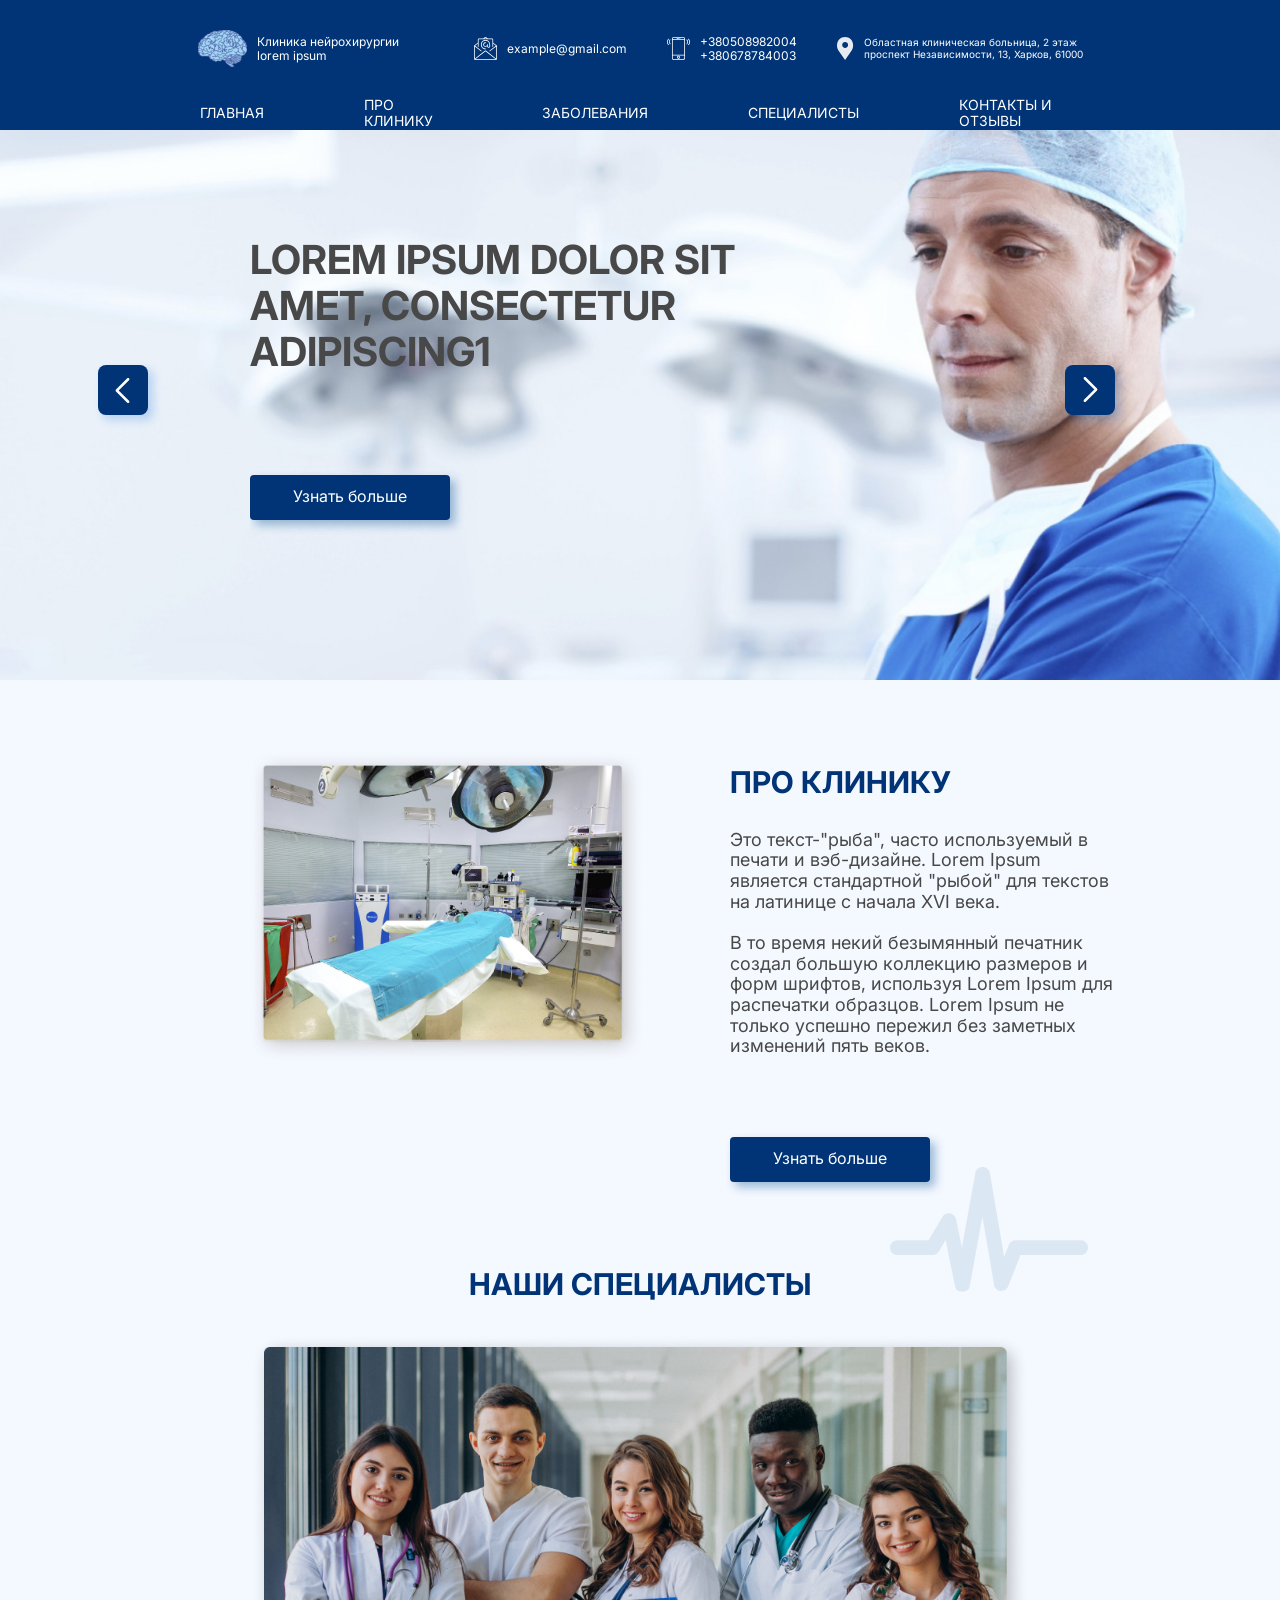
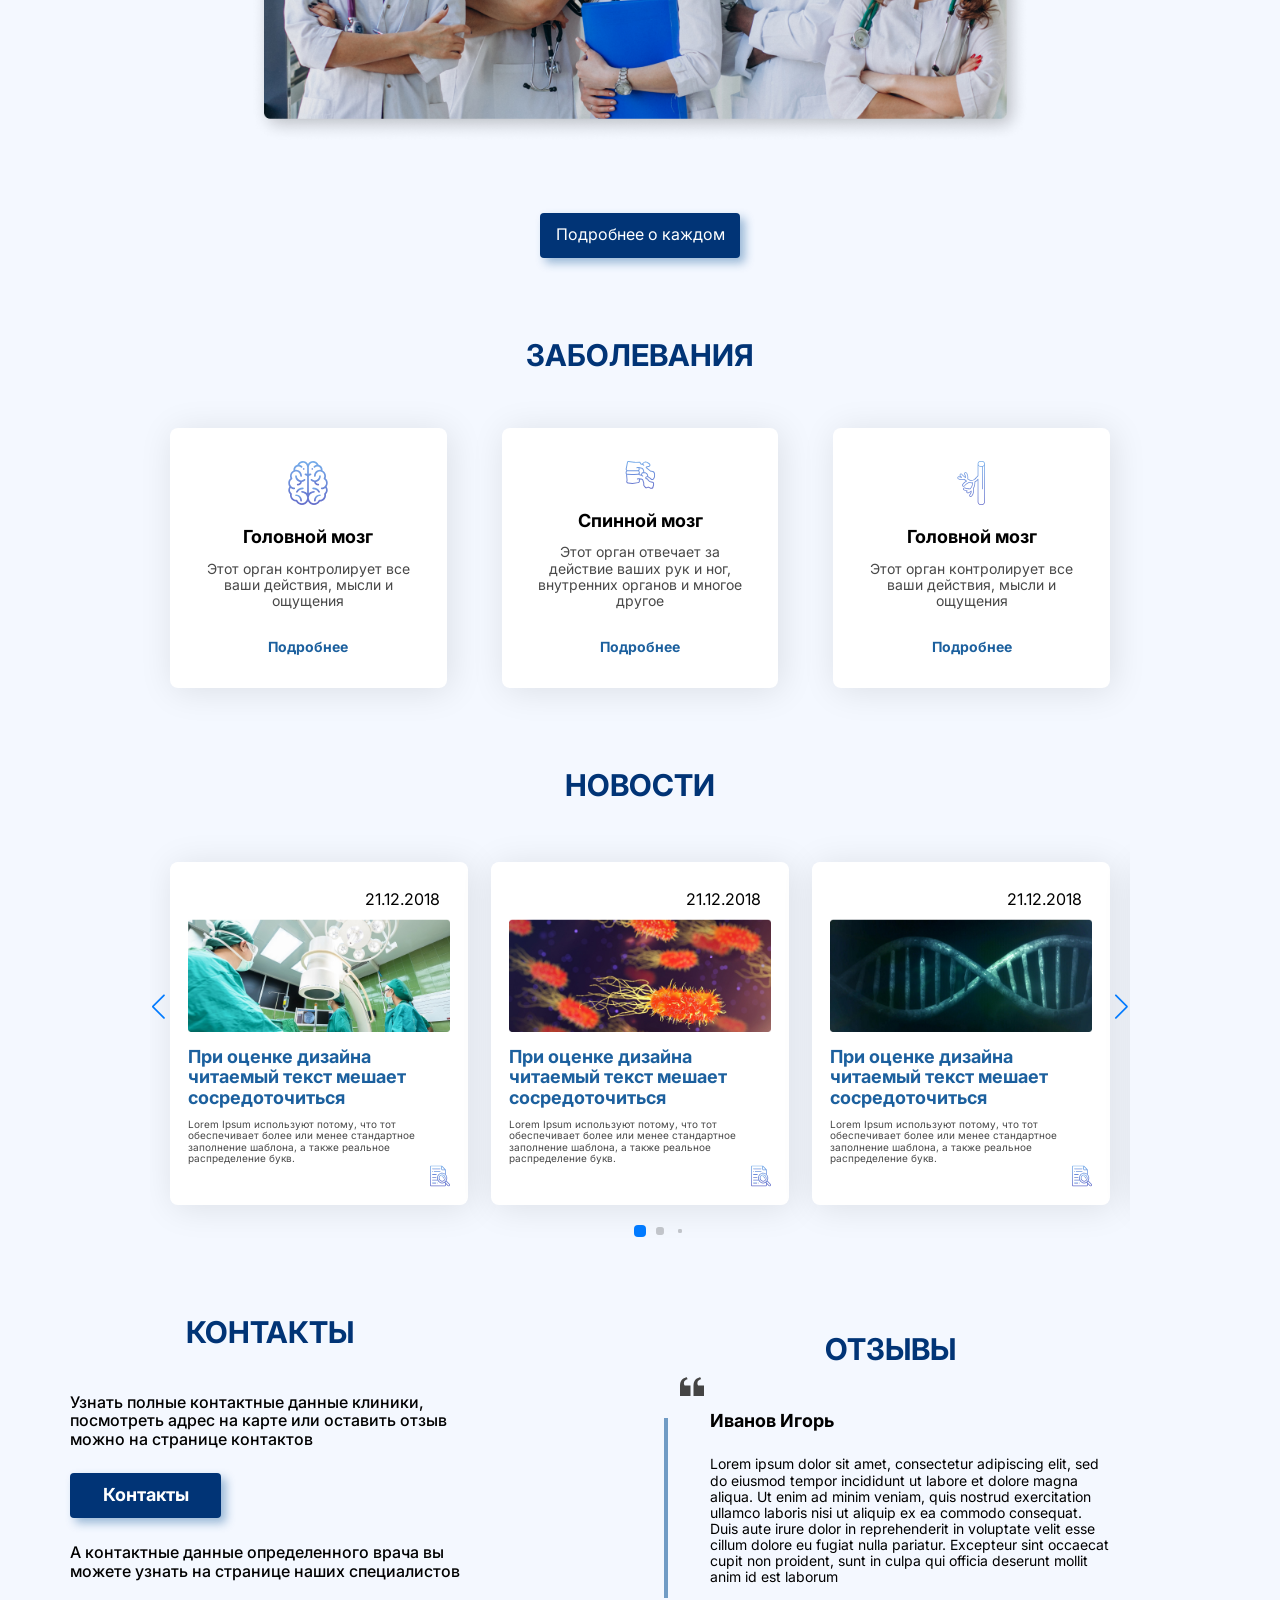
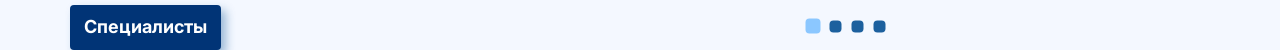
==== commit ffe9f3eb: "Update index.html" ====
--- a/index.html
+++ b/index.html
@@ -1531,7 +1531,7 @@
         </div>
       
     </section>
-    <!-- <section class="info">
+    <section class="info">
         <div class="info__block">
           <div class="info__contacts">
             <h3 class="info__title">контакты</h3>
@@ -1610,7 +1610,7 @@
           </div>
         </div>
     </section>
-    <footer class="footer">
+    <!-- <footer class="footer">
       <div class="footer__block">
         <div class="upper__header-left">
           <img src="img/icons/brain.svg" alt="brain" />
--- a/css/style.css
+++ b/css/style.css
@@ -37,6 +37,7 @@
 html {
 	font-family: "Inter", sans-serif;
 	scroll-behavior: smooth;
+	background: #f4f8ff;
 }
 
 a{
@@ -51,6 +52,11 @@
 
 :root {
     --swiper-navigation-size: 25px;
+}
+
+.container{
+	width: 1440px;
+	margin: 0 auto;
 }
 
 .wrapp{
@@ -587,12 +593,24 @@
 
 .diseases{
 	padding: 80px 170px;
+	@media(max-width: 1150px) {
+		padding: 80px 100px;
+	}
+	@media(max-width: 960px) {
+		padding: 60px 50px;
+	}
+	@media(max-width: 425px) {
+		padding: 60px 10px;
+	}
 	.diseases__title{
 		font-weight: 700;
 		font-size: 30px;
 		text-transform: uppercase;
 		color: #013476;
 		text-align: center;
+		@media(max-width: 960px) {
+			font-size: 25px;
+		}
 	}
 	.diseases__block{
 		display: flex;
@@ -600,6 +618,12 @@
 		align-items: center;
 		margin-top: 55px;
 		gap: 55px;
+		@media(max-width: 960px) {
+			gap: 20px;
+		}
+		@media(max-width: 768px) {
+			flex-direction: column;
+		}
 	}
 	
 	.diseases__block-item{
@@ -613,6 +637,9 @@
 		height: 260px;
 		box-shadow: 3px 3px 35px 0 rgba(0, 0, 0, 0.1);
 		background: #fff;
+		@media(max-width: 425px) {
+			width: 280px;	
+		}
 		img{
 			width: 44px;
 			height: 44px;
@@ -640,6 +667,9 @@
 		font-weight: 700;
 		font-size: 18px;
 		color: #000;
+		@media(max-width: 960px) {
+			font-size: 16px;
+		}
 	}
 	.diseases__text{
 		margin-top: 13px;
@@ -647,6 +677,9 @@
 		font-size: 14px;
 		text-align: center;
 		color: #484848;
+		@media(max-width: 960px) {
+			font-size: 12px;
+		}
 	}
 	a{		
 		cursor: pointer;
@@ -660,6 +693,9 @@
 
 .news{
 	padding: 0 150px;
+	@media(max-width: 1150px) {
+		padding: 0 60px;
+	}
 	.news__title{
 		text-align: center;
 		font-weight: 700;
@@ -682,6 +718,13 @@
 	text-decoration: none;
 	padding: 18px;
 	width: 365px;
+	@media(min-width: 1150px) {
+		width: auto;
+	}
+	@media(max-width:1150px) {
+		width: 250px;
+		padding: 15px;
+	}
 }
 
 .card__list .card__link .card__image{
@@ -694,7 +737,7 @@
 }
 
 .card__wrapper{
-	padding: 5px 0 40px 0;
+	padding: 5px 20px 40px 20px;
 }
 
 .card__title{
@@ -702,6 +745,9 @@
 	font-weight: 700;
 	font-size: 18px;
 	color: #1c609e;
+	@media(max-width: 1150px) {
+		font-size: 15px;
+	}
 }
 
 .card__subtitle{
@@ -888,12 +934,12 @@
 }
 
 .swiper-button-next, .swiper-rtl .swiper-button-prev {
-    right: var(--swiper-navigation-sides-offset, 140px);
+    right: var(--swiper-navigation-sides-offset, 1px);
     left: auto;
 }
 
 .swiper-button-prev, .swiper-rtl .swiper-button-next {
-    left: var(--swiper-navigation-sides-offset, 145px);
+    left: var(--swiper-navigation-sides-offset, 1px);
     right: auto;
 }
 
@@ -903,5 +949,7 @@
 
 
 
+
+
 		
 
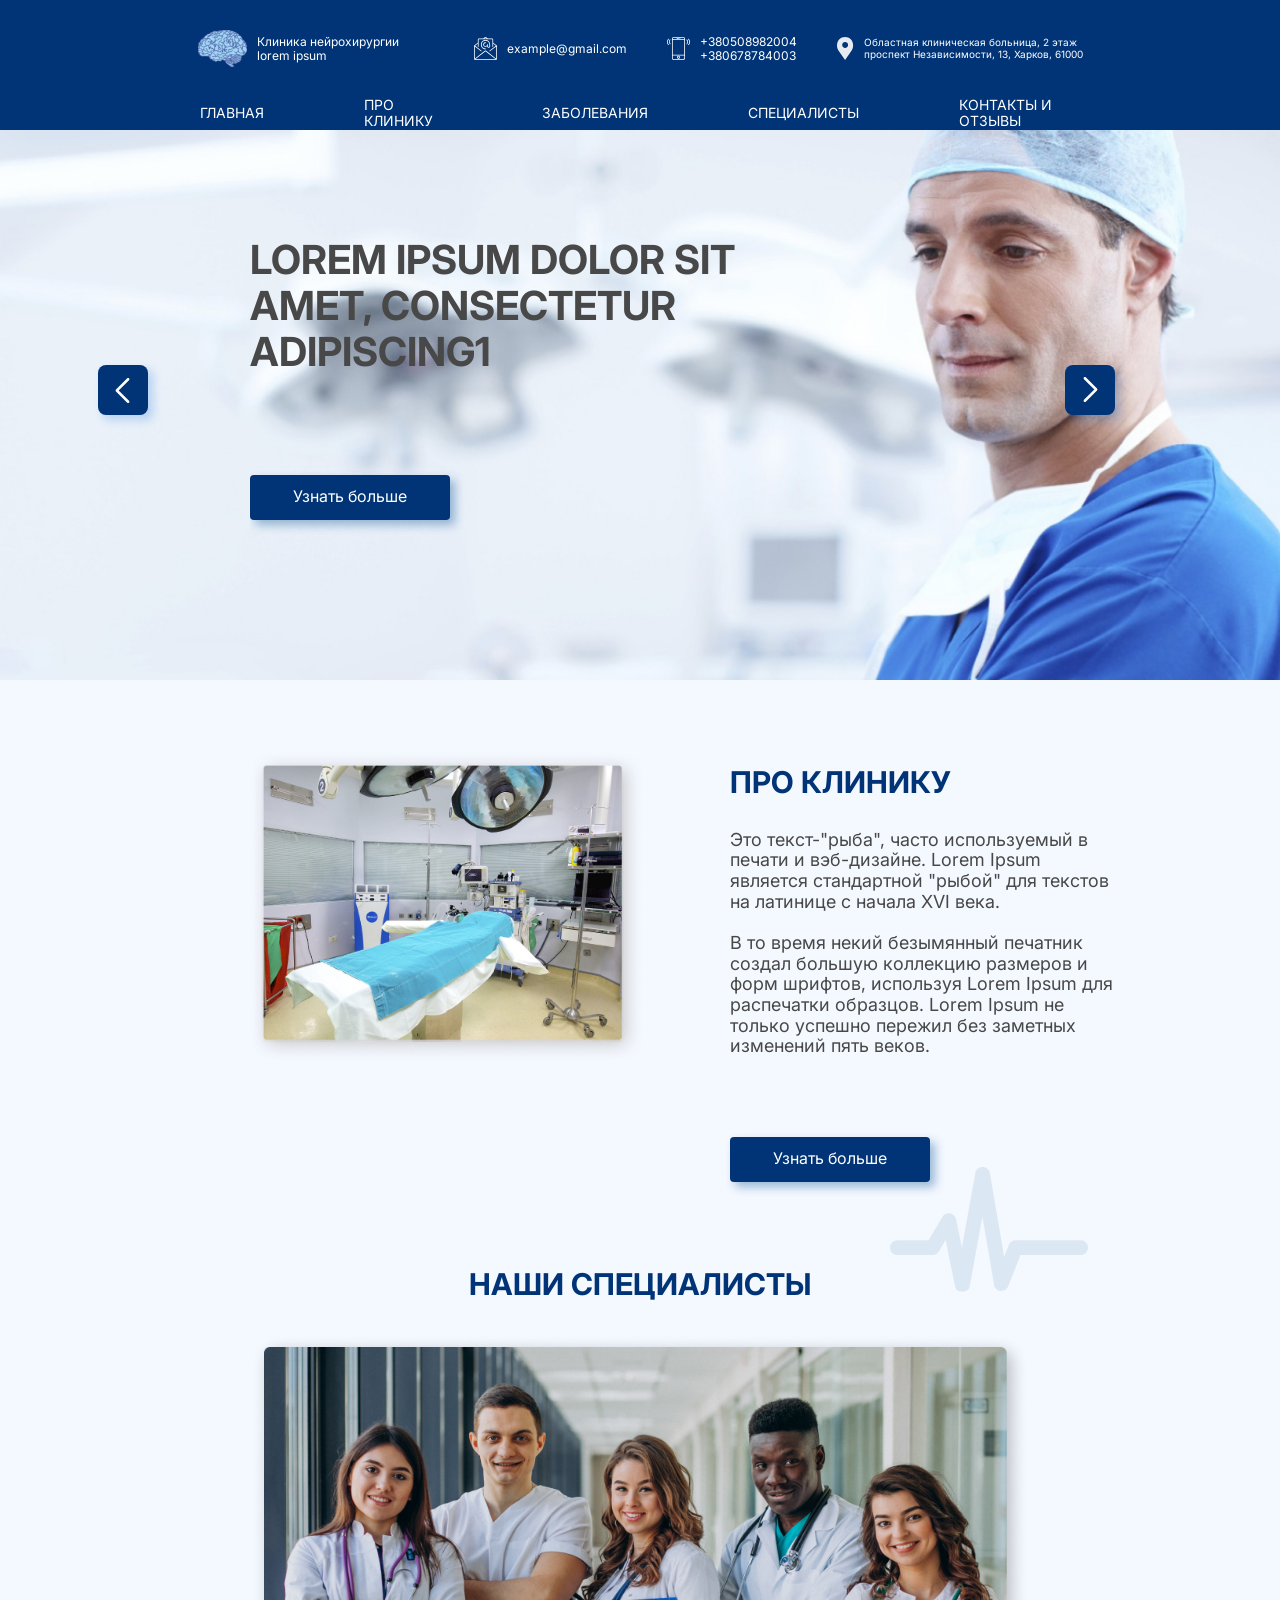
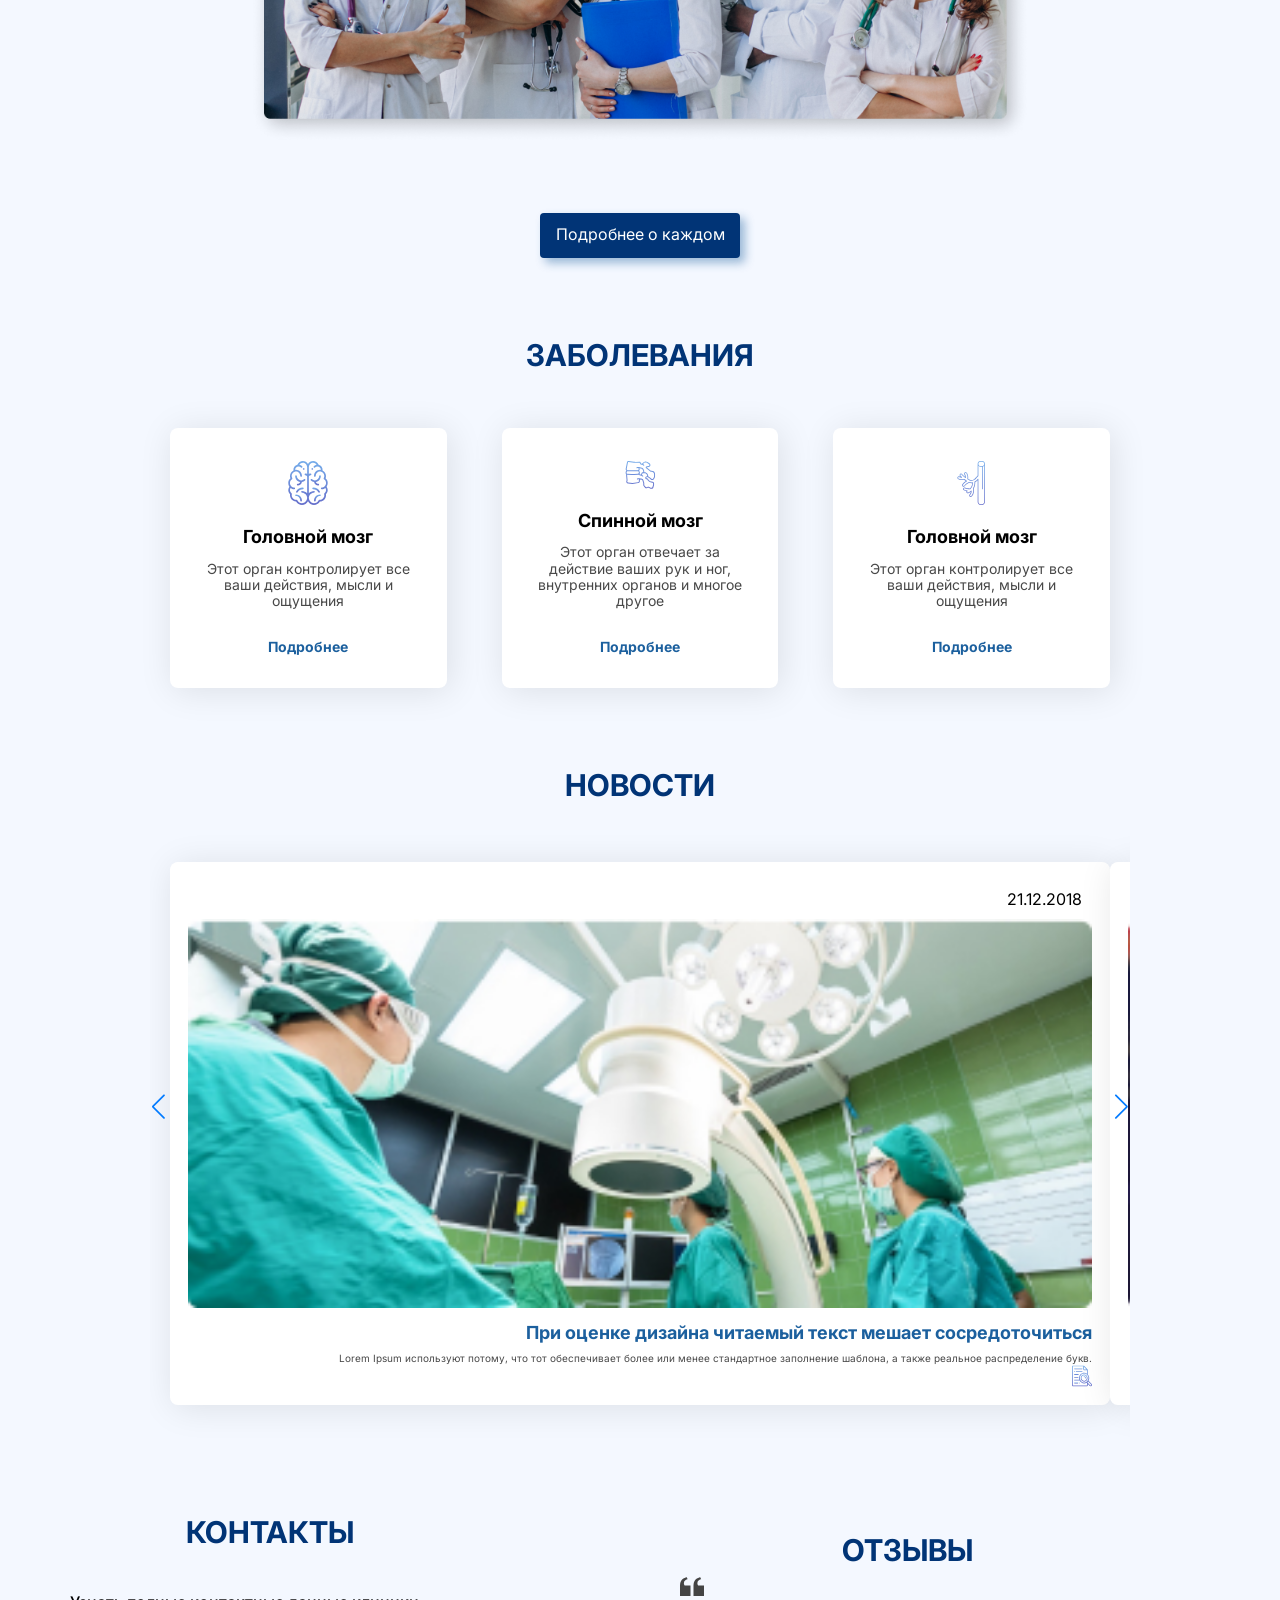
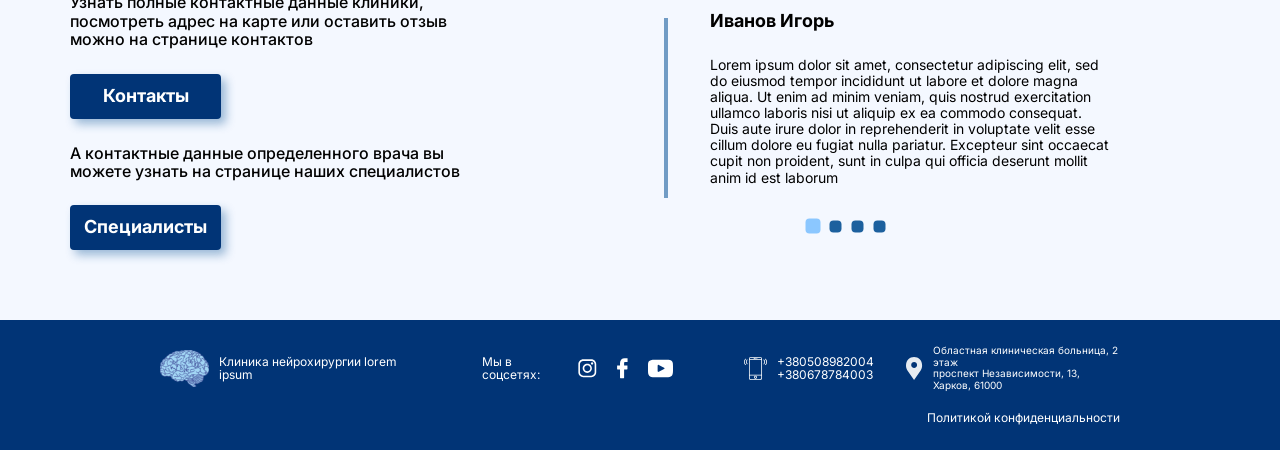
==== commit 4004fe47: "Update index.html" ====
--- a/index.html
+++ b/index.html
@@ -1610,7 +1610,7 @@
           </div>
         </div>
     </section>
-    <!-- <footer class="footer">
+    <footer class="footer">
       <div class="footer__block">
         <div class="upper__header-left">
           <img src="img/icons/brain.svg" alt="brain" />
@@ -1649,7 +1649,7 @@
         <a href="policy.html">Политикой конфиденциальности</a>
       </div>
 
-    </footer> -->
+    </footer>
     <script src="https://cdnjs.cloudflare.com/ajax/libs/jquery/3.7.1/jquery.min.js" integrity="sha512-v2CJ7UaYy4JwqLDIrZUI/4hqeoQieOmAZNXBeQyjo21dadnwR+8ZaIJVT8EE2iyI61OV8e6M8PP2/4hpQINQ/g==" crossorigin="anonymous" referrerpolicy="no-referrer"></script>
     <script src="https://cdn.jsdelivr.net/npm/swiper@11/swiper-bundle.min.js"></script>
     <script src="js/script.js"></script>
--- a/css/style.css
+++ b/css/style.css
@@ -511,6 +511,7 @@
 		@media(max-width: 768px) {
 			bottom: -70px;
 			right: -70px;
+			width: 150px;
 		}
 		@media(max-width: 425px) {
 			display: none;
@@ -722,8 +723,14 @@
 		width: auto;
 	}
 	@media(max-width:1150px) {
-		width: 250px;
+		width: 100%;
 		padding: 15px;
+	}
+	@media(max-width:960px) {
+		margin: 0 auto;
+	}
+	@media(max-width:768px) {
+		box-shadow: none;
 	}
 }
 
@@ -771,6 +778,12 @@
 	}
 	.info__feedback{
 		width: 500px;
+		h3{
+			padding-left: 35px;
+		}
+		@media(max-width: 768px) {
+			width: 400px;
+		}
 	}
 	.info__feedback::before{
 		content: '';
@@ -780,6 +793,9 @@
         position: absolute;
         top: 18%;
         right: 45%;
+		@media(max-width: 768px) {
+			display: none;
+		}
 	}
 	.info__contacts::after{
 		content: '';
@@ -791,6 +807,12 @@
 		width: 180px;
 		height: 0px;
 		transform: rotate(-90deg);
+		@media(max-width: 960px) {
+			left: 40%;
+		}
+		@media(max-width: 768px) {
+			display: none;
+		}
 	}
 	.info__title {
 		font-weight: 700;
@@ -799,12 +821,44 @@
 		color: #013476;
 		text-align: center;
 		margin-bottom: 44px; 
+		@media(max-width: 1200px) {
+			font-size: 25px;
+		}
+		@media(max-width: 768px) {
+			font-size: 20px;
+		}
 	  }
 	.info__block{
 		display: flex;
 		align-items: center;
 		justify-content: center;
 		gap: 240px;
+		@media(max-width: 1200px) {
+			gap: 200px;
+		}
+		@media(max-width: 960px) {
+			gap: 80px;
+		}
+		@media(max-width: 768px) {
+			flex-direction: column;
+			gap: 30px;
+		}
+	}
+	.info__contacts {
+		@media(max-width: 1200px) {
+			padding-left: 25%;
+		}
+		@media(max-width: 960px) {
+			padding-left: 44%;
+		}
+		@media(max-width: 768px) {
+			padding-left: 0;
+			display: flex;
+            flex-direction: column;
+            justify-content: center;
+            align-items: center;
+		}
+		
 	}
 	a{
 		padding: 12px;
@@ -819,6 +873,12 @@
 		display: block;
 		text-align: center;
 		margin-top: 25px;
+		@media(max-width: 768px) {
+			width: 140px;
+        	height: 40px;
+			font-size: 15px;
+			margin-top: 16px;
+		}
 	}
 	span{
 		margin-top: 25px;
@@ -827,6 +887,11 @@
 		font-size: 16px;
 		color: #000;
 		width: 400px;
+		@media(max-width: 1200px) {
+			margin-top: 20px;
+			font-size: 13px;
+			width: 330px;
+		}
 	}
 }
 
@@ -844,10 +909,16 @@
 .info__msg-column{
 	width: 600px;
 	height: 300px;
+	@media(max-width: 768px) {
+		padding-left: 38px;
+	}
 	h1{
 		font-weight: 700;
 		font-size: 18px;
 		color: #000;
+		@media(max-width: 768px) {
+			padding-left: 100px;
+		}
 	}
 	span{
 		font-weight: 400;
@@ -864,6 +935,13 @@
 	transform: rotate(270deg);
 	height: 48px;
 	width: 1px;
+	@media(max-width: 1200px) {
+		bottom: -30px;
+    	right: 23%;
+	}
+	@media(max-width: 768px) {
+		right: 54%;
+	}
 }
 
 .info__line1, .info__line2, .info__line3, .info__line4{
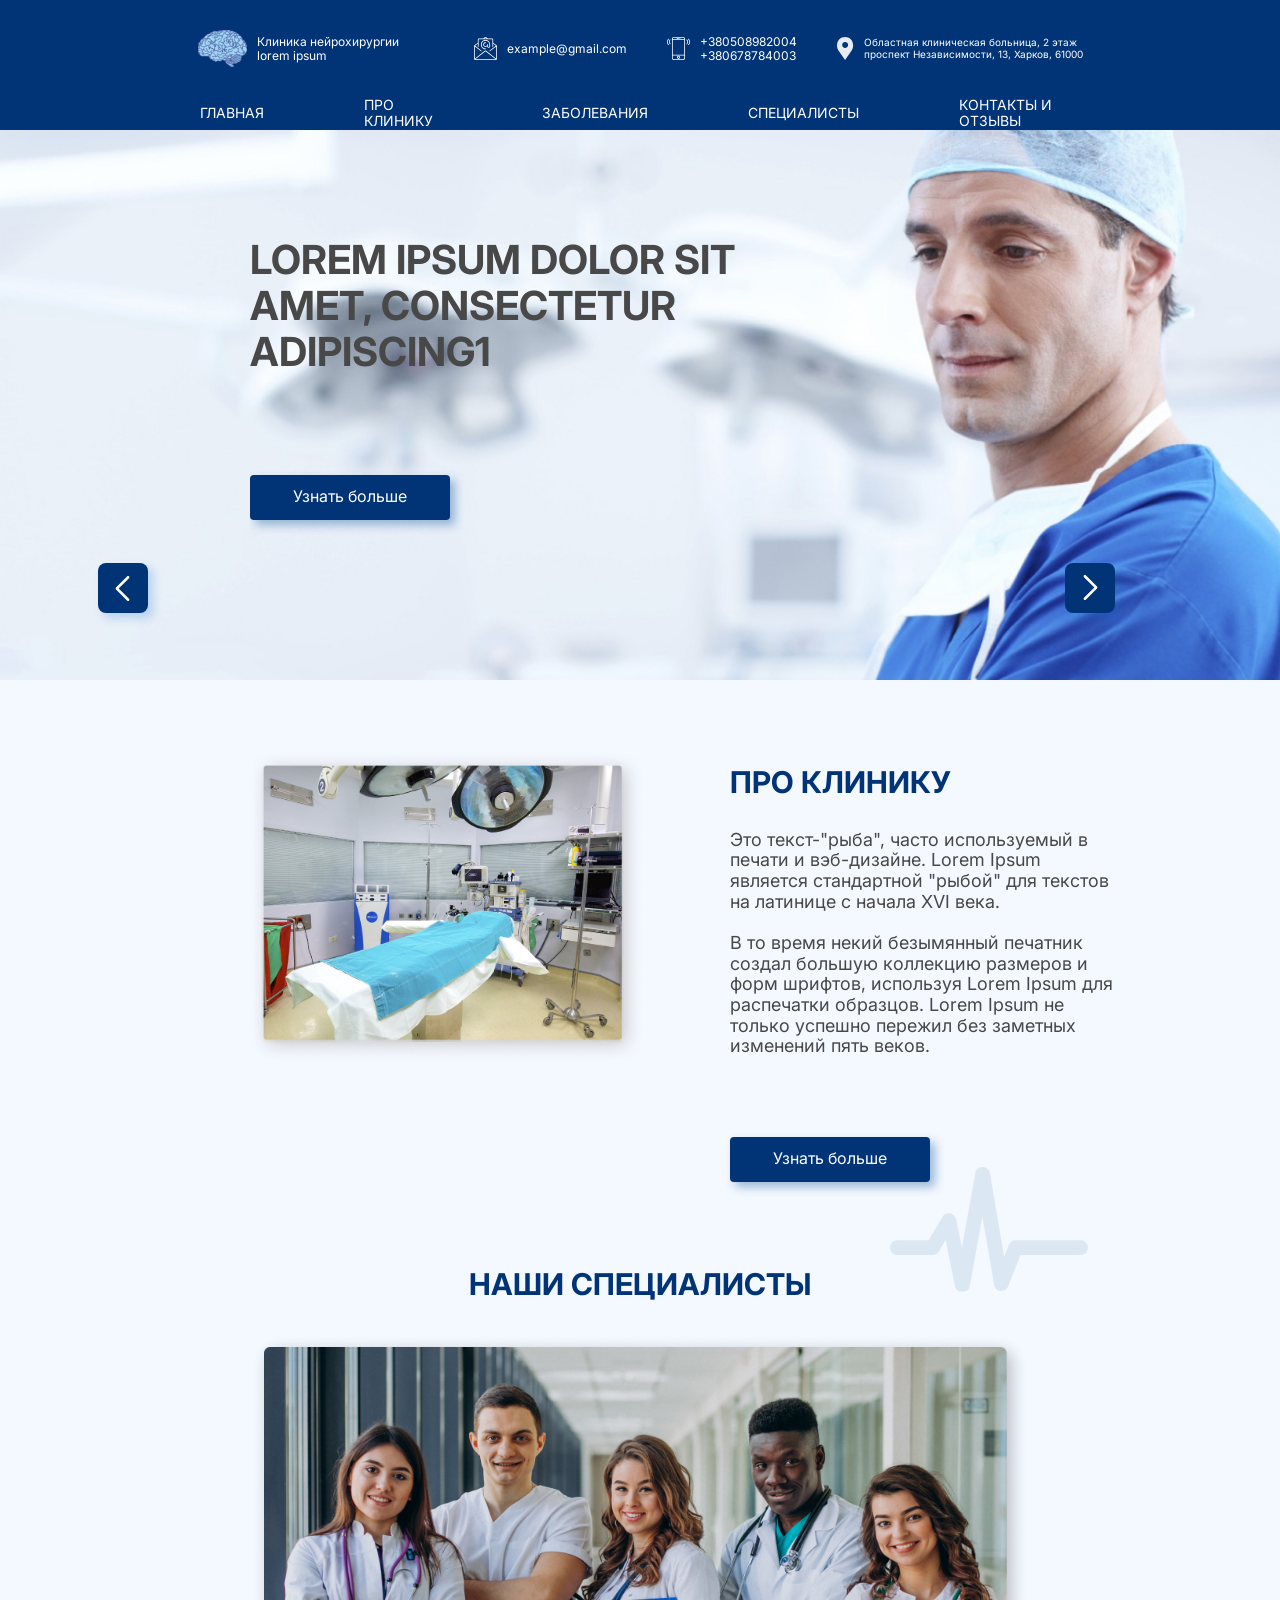
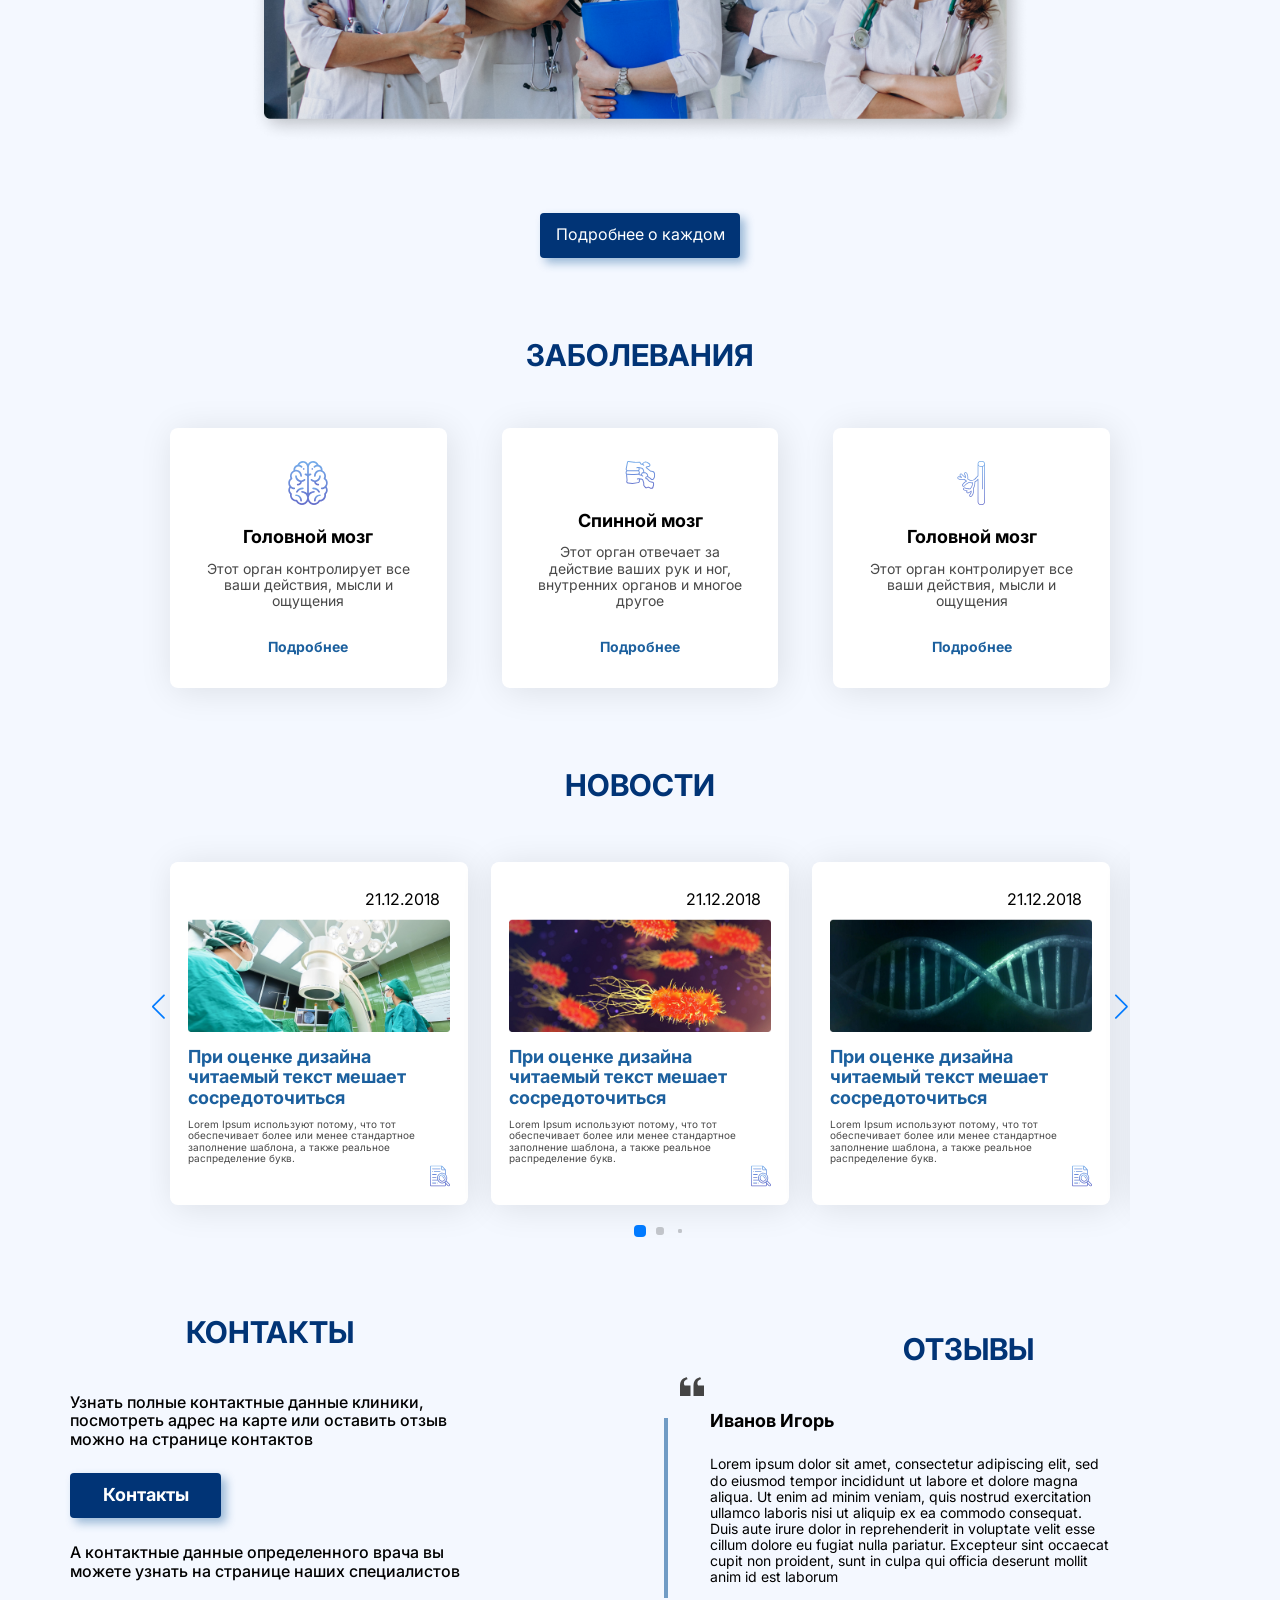
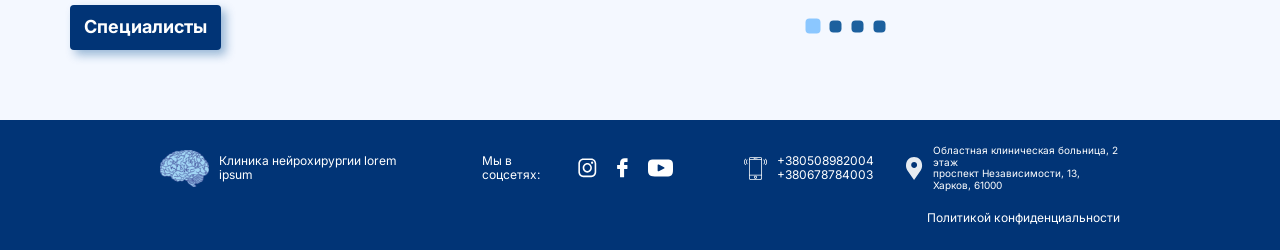
==== commit 899f12fe: "Update index.html" ====
--- a/index.html
+++ b/index.html
@@ -3,6 +3,7 @@
   <head>
     <meta charset="UTF-8" />
     <meta name="viewport" content="width=device-width, initial-scale=1.0" />
+    <meta name="viewport" content="width=device-width, initial-scale=1">
     <meta name="description" content="Neuro" />
     <meta name="author" content="Vitalii Kachaev" />
     <title>Neuro</title>
--- a/css/style.css
+++ b/css/style.css
@@ -401,7 +401,7 @@
 
 .line1{
 	position: absolute;	
-	top: 40%;
+	top: 62%;
 	left: 10%;
 	@media(max-width: 960px) {
 		left: 6%;
@@ -413,7 +413,7 @@
 
 .line2{
 	position: absolute;
-    top: 40%;
+    top: 62%;
     right: 9%;
 	@media(max-width: 1150px) {
 		right: 9%;
@@ -779,7 +779,7 @@
 	.info__feedback{
 		width: 500px;
 		h3{
-			padding-left: 35px;
+			padding-left: 156px;
 		}
 		@media(max-width: 768px) {
 			width: 400px;
@@ -808,7 +808,7 @@
 		height: 0px;
 		transform: rotate(-90deg);
 		@media(max-width: 960px) {
-			left: 40%;
+			left: 45%;
 		}
 		@media(max-width: 768px) {
 			display: none;
@@ -899,6 +899,9 @@
 	width: 600px;
 	height: 300px;
 	overflow: hidden;
+	@media(max-width: 768px) {
+		width: 400px;
+	}
 }
 
 .info__slider{
@@ -911,6 +914,7 @@
 	height: 300px;
 	@media(max-width: 768px) {
 		padding-left: 38px;
+		width: 400px;
 	}
 	h1{
 		font-weight: 700;
@@ -981,6 +985,15 @@
 	font-size: 12px;
 	position: relative;
 	gap: 20px;
+	@media (max-width: 1150px) {
+		padding: 24px 100px;
+	}
+	@media (max-width: 960px) {
+		padding: 24px 60px;
+	}
+	@media(max-width: 768px){
+		height: 230px;
+	}
 }
 
 .footer__social{
@@ -995,6 +1008,11 @@
 	align-items: center;
 	justify-content: space-around;
 	gap: 80px;
+	@media(max-width: 768px){
+		height: 230px;
+		flex-direction: column;
+		gap: 16px;
+	}
 }
 
 .footer__policy {
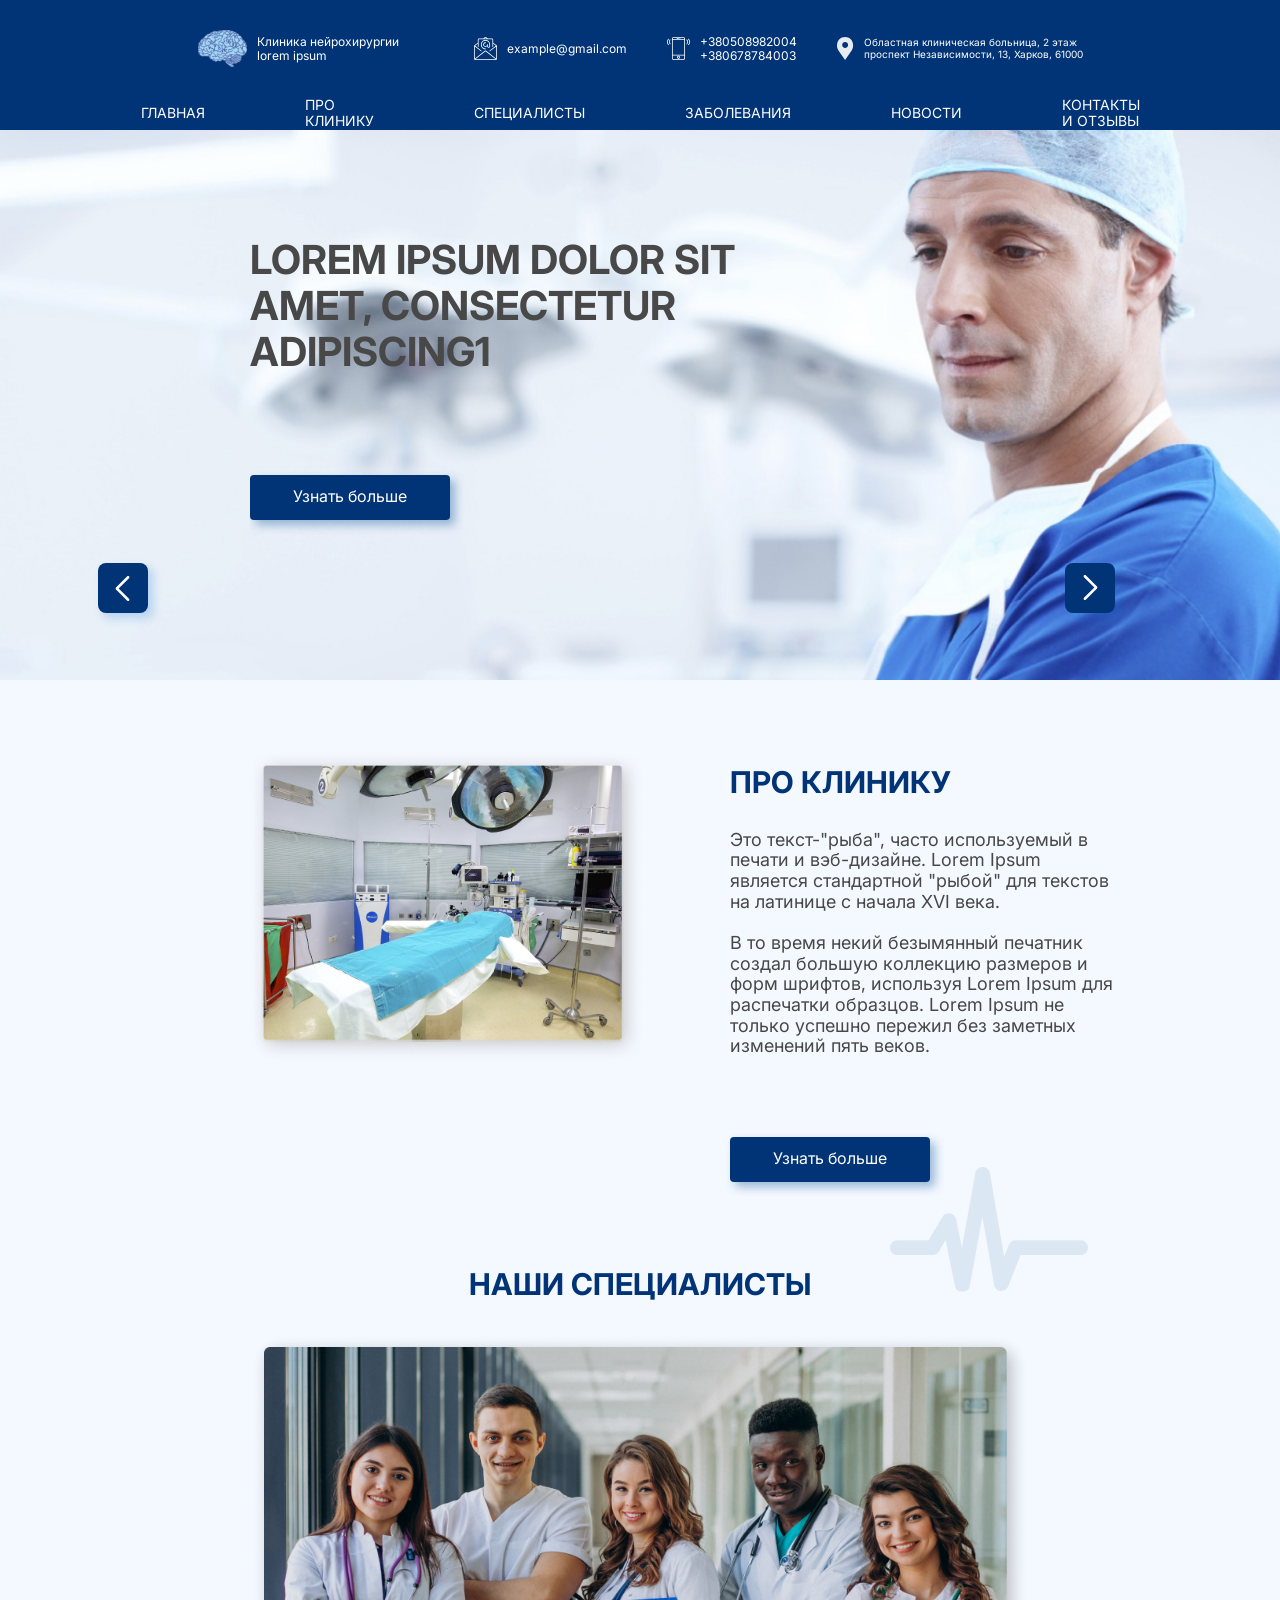
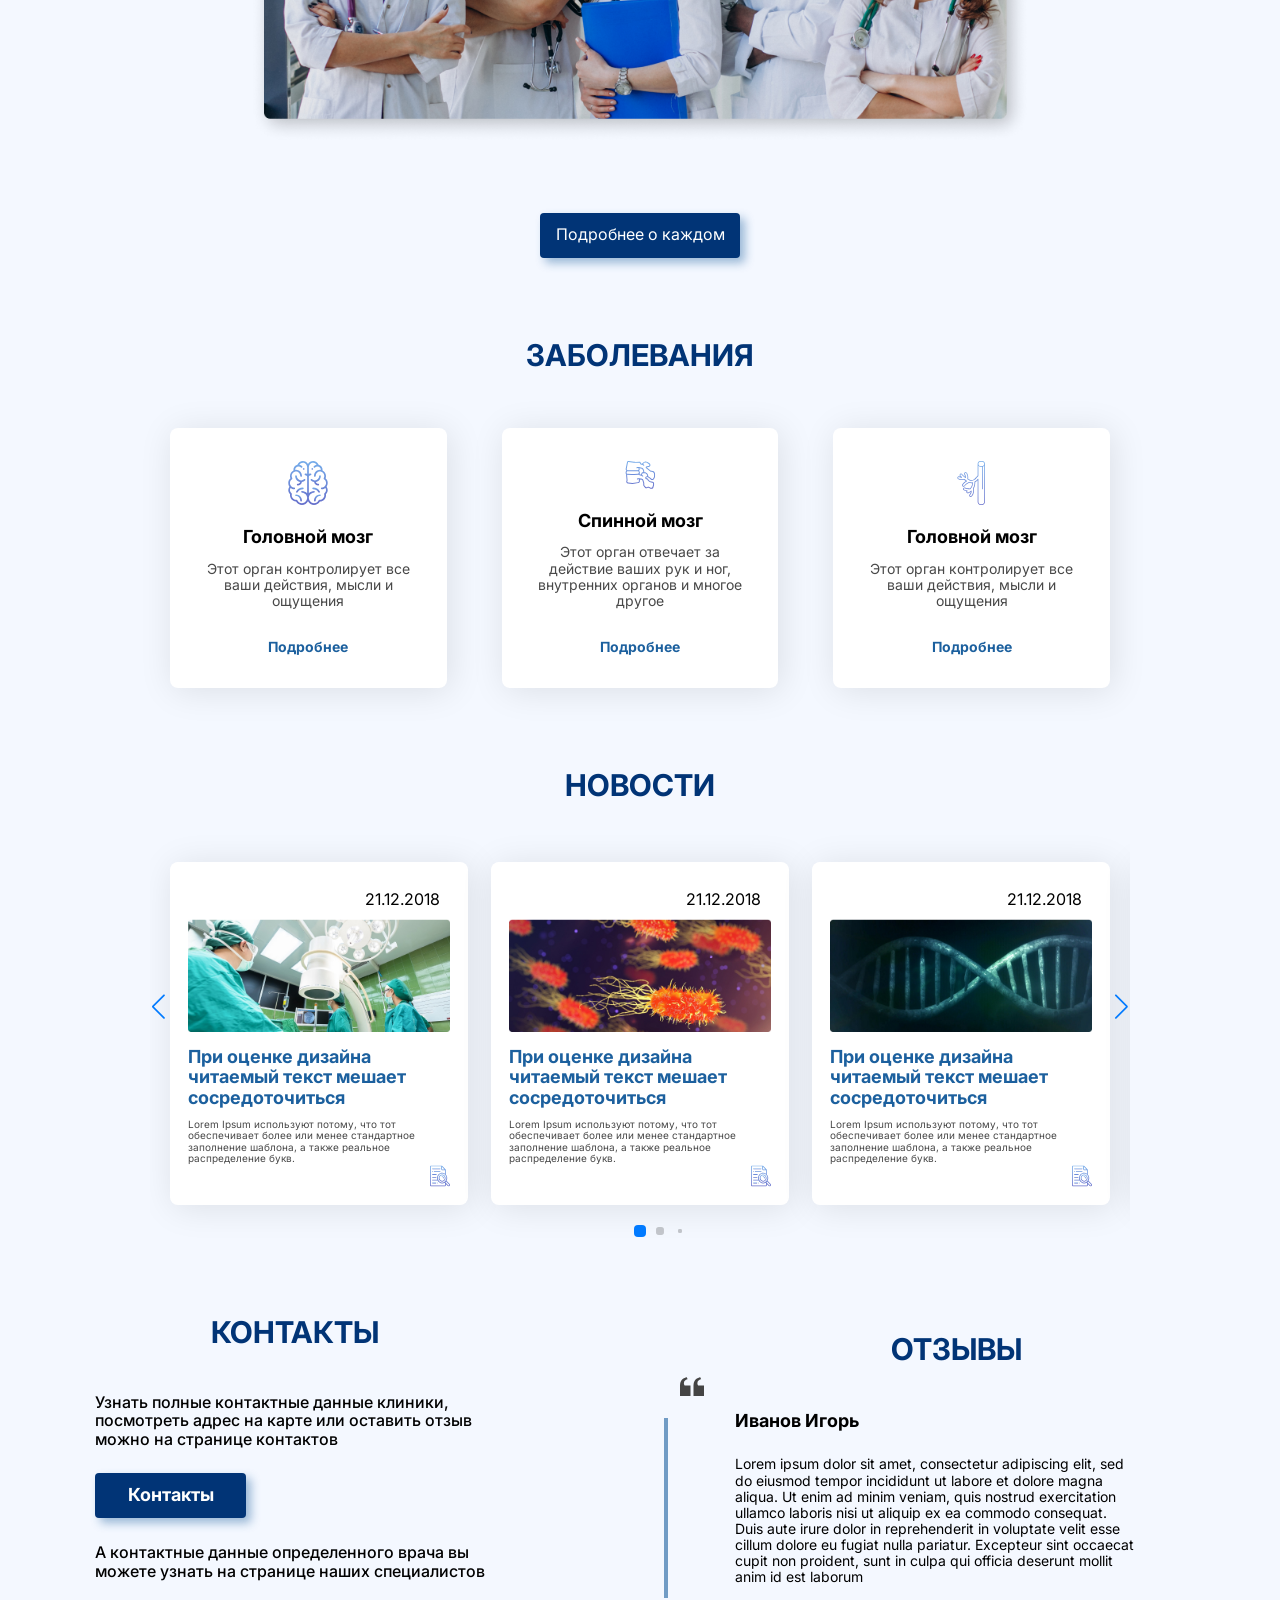
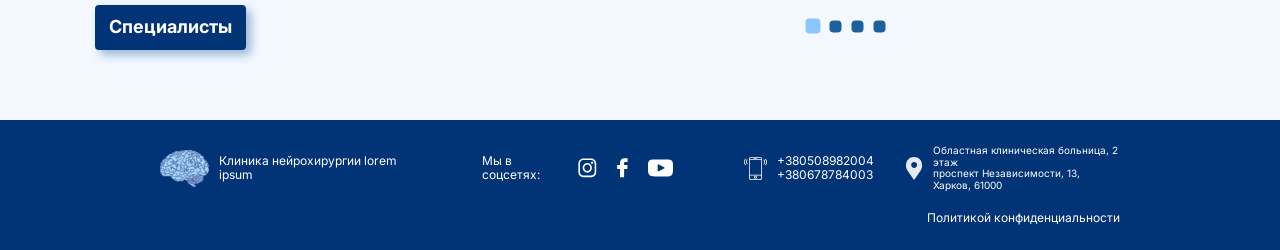
==== commit 43a2a87a: "Update index.html" ====
--- a/index.html
+++ b/index.html
@@ -3,7 +3,6 @@
   <head>
     <meta charset="UTF-8" />
     <meta name="viewport" content="width=device-width, initial-scale=1.0" />
-    <meta name="viewport" content="width=device-width, initial-scale=1">
     <meta name="description" content="Neuro" />
     <meta name="author" content="Vitalii Kachaev" />
     <title>Neuro</title>
@@ -25,7 +24,7 @@
     <link href="css/style.css" rel="stylesheet" />
   </head>
   <body>
-    <header class="header">
+    <header  class="header">
         <div class="wrapp">
           <div class="upper__header">
             <div class="upper__header-left">
@@ -57,16 +56,17 @@
           </div>
           <div class="lower__header">
             <ul class="nav">
-              <li><a href="#">главная</a></li>
-              <li><a href="#">про клинику</a></li>
-              <li><a href="#">заболевания</a></li>
-              <li><a href="#">специалисты</a></li>
-              <li><a href="#">контакты и отзывы</a></li>
+              <li><a href="#header">главная</a></li>
+              <li><a href="#about">про клинику</a></li>
+              <li><a href="#specialist">специалисты</a></li>
+              <li><a href="#diseases">заболевания</a></li>
+              <li><a href="#news">новости</a></li>
+              <li><a href="#info">контакты и отзывы</a></li>
             </ul>
           </div>
         </div> 
     </header>
-    <section class="promo">
+    <section id="header" class="promo">
         <div class="promo__msg-container">
           <div id="slider" class="slider">
             <div class="promo__msg-column">
@@ -97,7 +97,7 @@
           <div id="active" class="active"></div>
         </div>
     </section>
-    <section class="about">
+    <section id="about" class="about">
         <div class="about__block">
           <div class="about__img">
             <img src="img/about/about.png" alt="picture clinic" />
@@ -118,7 +118,7 @@
           </div>
         </div>
     </section>
-    <section class="specialist">
+    <section id="specialist" class="specialist">
         <div class="specialist__block">
           <div class="specialist__header">
             <h2 class="specialist__title">наши специалисты</h2>
@@ -127,7 +127,7 @@
             <a href="#">Подробнее о каждом</a>
         </div>
     </section>
-    <section class="diseases">
+    <section id="diseases" class="diseases">
         <h2 class="diseases__title">заболевания</h2>
         <div class="diseases__block">
           <div class="diseases__block-item">
@@ -352,7 +352,7 @@
           </div>
         </div>
     </section>
-    <section class="news">
+    <section id="news" class="news">
         <div class="swiper">
           <h2 class="news__title">Новости</h2>
           <div class="news__block">
@@ -1532,7 +1532,7 @@
         </div>
       
     </section>
-    <section class="info">
+    <section id="info" class="info">
         <div class="info__block">
           <div class="info__contacts">
             <h3 class="info__title">контакты</h3>
--- a/css/style.css
+++ b/css/style.css
@@ -510,8 +510,8 @@
 		}
 		@media(max-width: 768px) {
 			bottom: -70px;
-			right: -70px;
-			width: 150px;
+			right: -20px;
+			width: 100px;
 		}
 		@media(max-width: 425px) {
 			display: none;
@@ -781,8 +781,11 @@
 		h3{
 			padding-left: 156px;
 		}
-		@media(max-width: 768px) {
+		@media(max-width: 960px) {
 			width: 400px;
+		}
+		@media(max-width: 960px) {
+			width: 375px;
 		}
 	}
 	.info__feedback::before{
@@ -793,7 +796,7 @@
         position: absolute;
         top: 18%;
         right: 45%;
-		@media(max-width: 768px) {
+		@media(max-width: 960px) {
 			display: none;
 		}
 	}
@@ -809,8 +812,6 @@
 		transform: rotate(-90deg);
 		@media(max-width: 960px) {
 			left: 45%;
-		}
-		@media(max-width: 768px) {
 			display: none;
 		}
 	}
@@ -824,7 +825,7 @@
 		@media(max-width: 1200px) {
 			font-size: 25px;
 		}
-		@media(max-width: 768px) {
+		@media(max-width: 960px) {
 			font-size: 20px;
 		}
 	  }
@@ -833,25 +834,19 @@
 		align-items: center;
 		justify-content: center;
 		gap: 240px;
-		@media(max-width: 1200px) {
-			gap: 200px;
-		}
-		@media(max-width: 960px) {
-			gap: 80px;
+		@media(max-width: 1150px) {
+			gap: 100px;
+		}
+		@media(max-width: 960px) {
+			gap: 40px;
+			flex-direction: column;
 		}
 		@media(max-width: 768px) {
-			flex-direction: column;
 			gap: 30px;
 		}
 	}
 	.info__contacts {
-		@media(max-width: 1200px) {
-			padding-left: 25%;
-		}
-		@media(max-width: 960px) {
-			padding-left: 44%;
-		}
-		@media(max-width: 768px) {
+		@media(max-width: 960px) {
 			padding-left: 0;
 			display: flex;
             flex-direction: column;
@@ -873,7 +868,7 @@
 		display: block;
 		text-align: center;
 		margin-top: 25px;
-		@media(max-width: 768px) {
+		@media(max-width: 960px) {
 			width: 140px;
         	height: 40px;
 			font-size: 15px;
@@ -887,7 +882,7 @@
 		font-size: 16px;
 		color: #000;
 		width: 400px;
-		@media(max-width: 1200px) {
+		@media(max-width: 1150px) {
 			margin-top: 20px;
 			font-size: 13px;
 			width: 330px;
@@ -896,11 +891,14 @@
 }
 
 .info__msg-container{
-	width: 600px;
+	width: 450px;
 	height: 300px;
 	overflow: hidden;
-	@media(max-width: 768px) {
-		width: 400px;
+	@media(max-width: 1150px) {
+			width: 368px;
+		}
+	@media(max-width: 960px) {
+		width: 360px;
 	}
 }
 
@@ -910,17 +908,20 @@
 }
 
 .info__msg-column{
-	width: 600px;
+	width: 450px;
 	height: 300px;
-	@media(max-width: 768px) {
+	@media(max-width: 1150px) {
+			width: 368px;
+		}
+	@media(max-width: 960px) {
+		width: 360px;
 		padding-left: 38px;
-		width: 400px;
 	}
 	h1{
 		font-weight: 700;
 		font-size: 18px;
 		color: #000;
-		@media(max-width: 768px) {
+		@media(max-width: 960px) {
 			padding-left: 100px;
 		}
 	}
@@ -943,7 +944,7 @@
 		bottom: -30px;
     	right: 23%;
 	}
-	@media(max-width: 768px) {
+	@media(max-width: 960px) {
 		right: 54%;
 	}
 }
@@ -992,7 +993,16 @@
 		padding: 24px 60px;
 	}
 	@media(max-width: 768px){
+		font-size: 8px;
 		height: 230px;
+		gap: 10px;
+		margin-top: 30px;
+		margin-bottom: 30px;
+	}
+	.locate__text{
+		@media(max-width: 768px){
+			display: none;
+		}
 	}
 }
 
@@ -1011,7 +1021,7 @@
 	@media(max-width: 768px){
 		height: 230px;
 		flex-direction: column;
-		gap: 16px;
+		gap: 10px;
 	}
 }
 
@@ -1019,6 +1029,9 @@
 	display: flex;
 	width: 100%;
 	justify-content: flex-end;
+	@media(max-width: 768px){
+		justify-content: center;
+	}
   }
 
 
